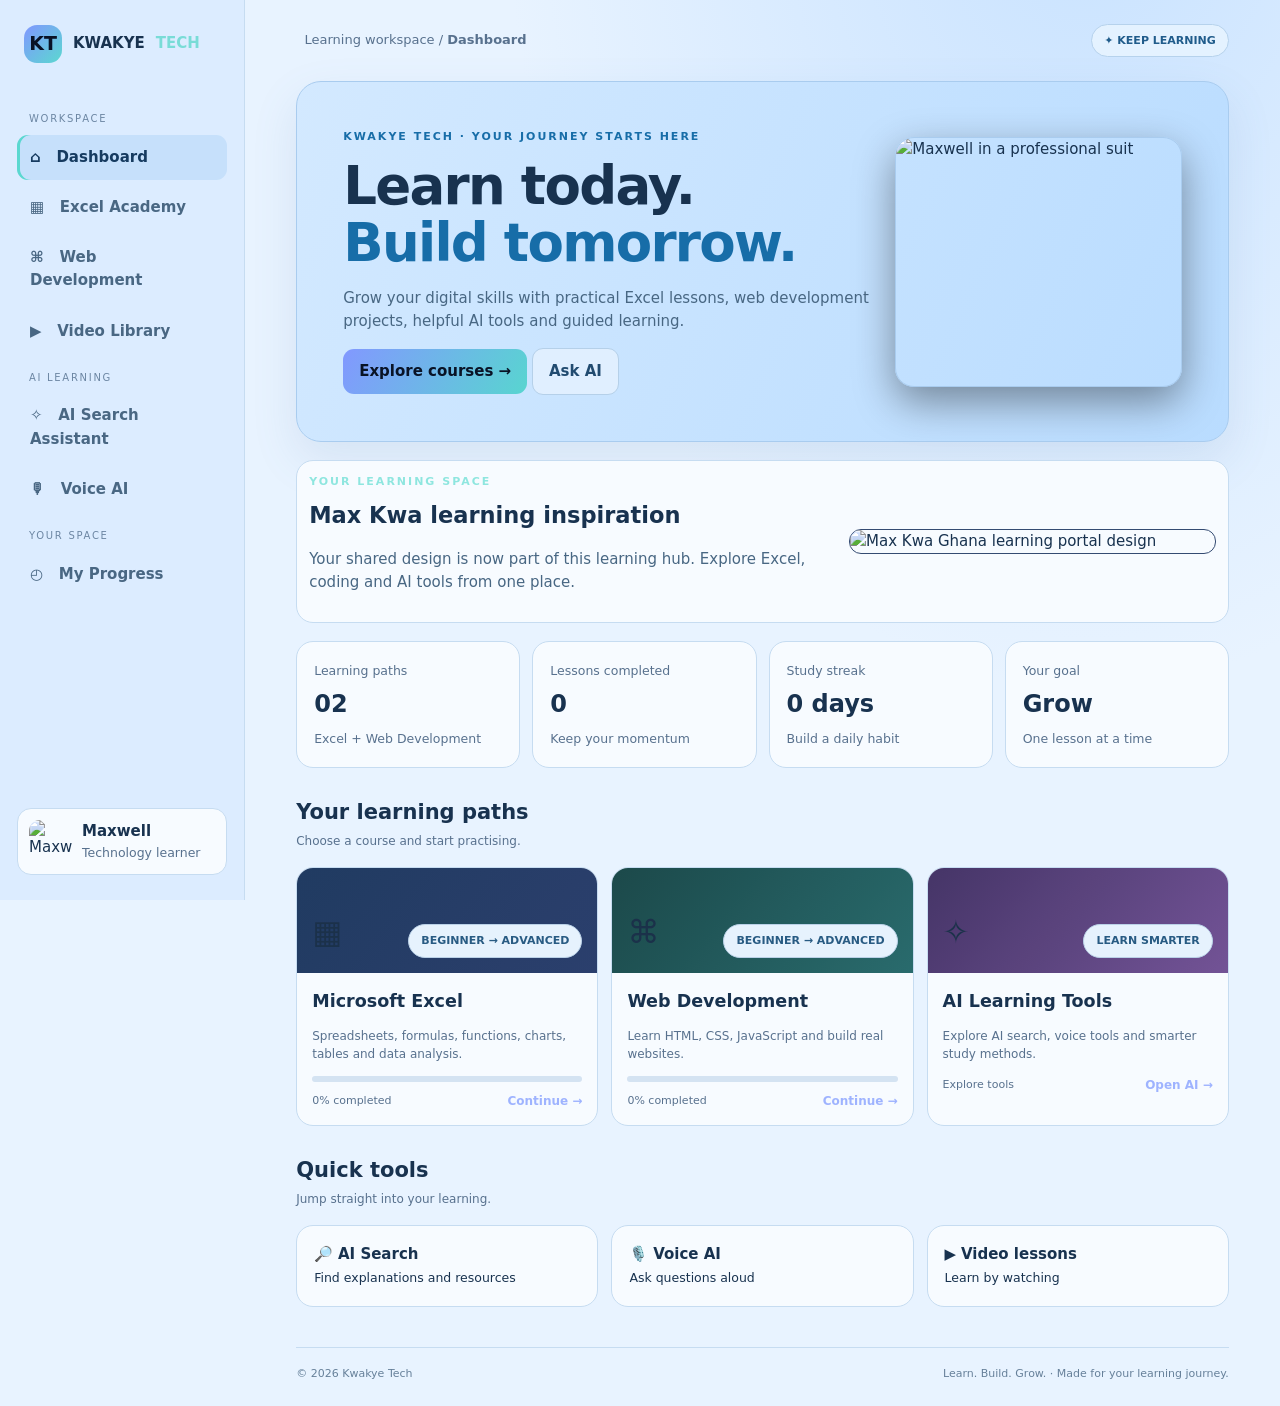
==== index.html @ 561b52d8 "Set light mode background to soft light blue" ====
<!doctype html><html lang="en"><head><meta charset="utf-8"><meta name="viewport" content="width=device-width,initial-scale=1"><meta name="theme-color" content="#0b1020">
<meta name="description" content="Kwakye Tech helps you learn Microsoft Excel, web development, HTML, CSS, JavaScript and AI tools through practical lessons and video tutorials.">
<meta name="keywords" content="Kwakye Tech, Maxwell Learning Code, Maxwell Tech Academy, learn Excel, Excel tutorials, web development, HTML, CSS, JavaScript, AI voice, coding lessons, Ghana">
<meta name="author" content="Maxwell Kwakye">
<meta name="msvalidate.01" content="846B13581AED98FBA31EEB1E57A0EEA5">
<meta name="robots" content="index, follow, max-image-preview:large">
<link rel="canonical" href="https://maxwell-kwakye-learning.vercel.app/">
<meta property="og:type" content="website">
<meta property="og:site_name" content="Kwakye Tech">
<meta property="og:title" content="Kwakye Tech | Excel, Web Development &amp; AI Lessons">
<meta property="og:description" content="Learn Excel, web development, coding and AI tools with Kwakye Tech.">
<meta property="og:url" content="https://maxwell-kwakye-learning.vercel.app/">
<meta name="twitter:card" content="summary">
<meta name="twitter:title" content="Kwakye Tech | Learn Excel, Web Development &amp; AI">
<meta name="twitter:description" content="Learn Excel, web development and AI tools step by step with Kwakye Tech.">
<script type="application/ld+json">
{"@context":"https://schema.org","@type":"EducationalOrganization","name":"Kwakye Tech","alternateName":["Maxwell Learning Code","Maxwell Tech Academy"],"url":"https://maxwell-kwakye-learning.vercel.app/","description":"Kwakye Tech is an online learning hub for Microsoft Excel, web development, coding tutorials, AI tools and digital skills.","sameAs":["https://github.com/maxwellbadukwakye-pixel/Maxwell-Kwakye-Learning"],"availableLanguage":["English"]}
</script>
<title>Kwakye Tech | Excel, Web Development &amp; AI Lessons</title><style>
:root{--bg:#090e1c;--p:#121d32;--p2:#1a2944;--line:#293b5a;--txt:#f3f6ff;--muted:#9aabc7;--blue:#8097ff;--cyan:#5bd8d0}*{box-sizing:border-box}body{margin:0;background:radial-gradient(ellipse at 85% -10%,#263b70,transparent 34%),var(--bg);color:var(--txt);font:15px/1.55 Inter,system-ui,Arial}button,input{font:inherit}.app{display:grid;grid-template-columns:245px 1fr;min-height:100vh}.side{height:100vh;position:sticky;top:0;background:#0b1222;border-right:1px solid var(--line);padding:25px 17px;display:flex;flex-direction:column;z-index:5}.brand{display:flex;align-items:center;gap:11px;font-weight:900;margin:0 7px 32px}.mark{width:38px;height:38px;border-radius:13px;background:linear-gradient(135deg,var(--blue),var(--cyan));display:grid;place-items:center;color:#081225;font-size:19px}.navlabel{font-size:10px;color:#7588a8;letter-spacing:1.7px;margin:16px 12px 8px}.nav{display:grid;gap:5px}.nav button{background:none;border:0;color:var(--muted);padding:11px 13px;text-align:left;border-radius:11px;cursor:pointer;font-weight:650}.nav button.active,.nav button:hover{background:#1a2945;color:white}.nav button.active{box-shadow:inset 3px 0 var(--cyan)}.profile{margin-top:auto;border:1px solid var(--line);background:var(--p);padding:11px;border-radius:14px;display:flex;align-items:center;gap:10px}.profile img{width:43px;height:43px;object-fit:cover;border-radius:11px}.profile small{display:block;color:var(--muted)}.main{padding:24px clamp(16px,4vw,52px);max-width:1500px;width:100%;margin:auto}.top{display:flex;justify-content:space-between;align-items:center;margin-bottom:24px;color:var(--muted);font-size:13px}.menu{display:none}.pill{border:1px solid #31506b;background:#12243b;color:#a9e9e5;border-radius:99px;padding:7px 12px;font-size:11px;font-weight:750}.view{display:none}.view.active{display:block;animation:fade .25s}@keyframes fade{from{opacity:.2;transform:translateY(5px)}to{opacity:1;transform:none}}.hero{display:grid;grid-template-columns:1.3fr .7fr;gap:20px;align-items:center;padding:clamp(25px,4vw,46px);border:1px solid #344b72;border-radius:25px;background:linear-gradient(115deg,#192c50,#223b5c);box-shadow:0 18px 55px #02061766}.eyebrow{font-size:11px;letter-spacing:2px;text-transform:uppercase;color:#8ee6df;font-weight:850}.hero h1{font-size:clamp(34px,4.5vw,53px);line-height:1.07;letter-spacing:-1.7px;margin:13px 0}.hero h1 span{color:#8de5df}.hero p,.sub{color:#b8c7de;max-width:590px}.hero img{width:100%;height:250px;object-fit:cover;object-position:center 28%;border-radius:19px;border:1px solid #ffffff44;box-shadow:0 15px 40px #0006}.btn{border:0;border-radius:11px;padding:11px 16px;background:linear-gradient(120deg,#8298ff,#58d5d0);color:#091326;font-weight:850;cursor:pointer}.btn.alt{background:#1a2a45;border:1px solid #3a5277;color:white}.btn.sm{padding:8px 11px;font-size:12px}.stats{display:grid;grid-template-columns:repeat(4,1fr);gap:12px;margin:17px 0 27px}.stat,.card{background:linear-gradient(145deg,#141f34,#10192a);border:1px solid var(--line);border-radius:17px;padding:17px}.stat small{color:var(--muted)}.stat strong{display:block;font-size:24px;margin:4px 0}.head{display:flex;justify-content:space-between;align-items:end;margin:28px 0 13px}.head h2{font-size:21px;margin:0}.head p{color:var(--muted);font-size:12px;margin:3px 0}.courses,.quick,.videos{display:grid;grid-template-columns:repeat(3,1fr);gap:13px}.course{padding:0;overflow:hidden}.art{height:105px;padding:15px;display:flex;align-items:end;justify-content:space-between;background:linear-gradient(130deg,#1c3b69,#283f75);font-size:32px}.course:nth-child(2) .art{background:linear-gradient(130deg,#154b4c,#206d70)}.course:nth-child(3) .art{background:linear-gradient(130deg,#47346f,#7651a0)}.body{padding:15px}.body h3{margin:0 0 5px}.body p{color:var(--muted);font-size:12px;min-height:36px}.bar{height:6px;background:#293954;border-radius:9px;overflow:hidden}.bar i{display:block;height:100%;background:linear-gradient(90deg,var(--blue),var(--cyan))}.foot{display:flex;justify-content:space-between;color:var(--muted);font-size:11px;margin-top:10px}.link{color:#9eb3ff;cursor:pointer;font-size:12px;font-weight:750}.quick{grid-template-columns:repeat(3,1fr)}.quick .card{cursor:pointer}.page-title{font-size:32px;letter-spacing:-1px;margin:5px 0}.toolbar{display:flex;gap:10px;margin:18px 0}.search{flex:1;min-width:180px;background:#111b30;border:1px solid var(--line);border-radius:11px;padding:0 12px}.search input{width:100%;padding:12px 0;background:none;border:0;color:white;outline:0}.lessons{display:grid;gap:9px}.lesson{display:flex;gap:12px;align-items:center;background:#111b2e;border:1px solid var(--line);border-radius:13px;padding:13px}.lesson .detail{flex:1}.lesson small{display:block;color:var(--muted)}.play{width:38px;height:38px;display:grid;place-items:center;border-radius:11px;background:#23385e}.ai{display:grid;grid-template-columns:1.1fr .9fr;gap:14px}.chat{min-height:400px;display:flex;flex-direction:column}.messages{flex:1;display:flex;flex-direction:column;gap:11px;padding:15px 0}.bubble{max-width:90%;padding:12px 14px;background:#1a2942;border-radius:14px;font-size:13px}.bubble.user{align-self:flex-end;background:#293d68}.compose{display:flex;gap:8px}.compose input{flex:1;min-width:0;background:#0b1425;border:1px solid var(--line);border-radius:11px;padding:12px;color:white;position:relative;z-index:2;pointer-events:auto;user-select:text;-webkit-user-select:text;cursor:text}.tools{display:grid;gap:17px}.tool{display:flex;gap:12px;align-items:center}.tool span{font-size:22px}.tool div{flex:1}.tool small{display:block;color:var(--muted)}.note{margin-top:15px;padding:13px;border:1px solid #344b70;background:#15243d;border-radius:12px;color:#b9c9e3;font-size:12px}.voice{text-align:center;padding:35px}.mic{width:94px;height:94px;border-radius:50%;border:1px solid #5471a9;background:radial-gradient(circle,#314b79,#1a2a47);font-size:34px;color:white;cursor:pointer}.mic.on{box-shadow:0 0 0 16px #52d6d022}.videos{grid-template-columns:repeat(2,1fr)}.video .thumb{height:135px;background:linear-gradient(130deg,#1e4270,#274b72);display:grid;place-items:center;font-size:42px}.video h3{font-size:15px}.video p{color:var(--muted);font-size:12px}.footnote{border-top:1px solid var(--line);margin-top:40px;padding-top:17px;color:#7485a1;font-size:11px;display:flex;justify-content:space-between}.overlay{display:none}
@media(max-width:980px){.stats{grid-template-columns:repeat(2,1fr)}.courses,.quick{grid-template-columns:repeat(2,1fr)}.hero{grid-template-columns:1fr .65fr}}
@media(max-width:700px){.app{display:block}.side{position:fixed;left:-265px;width:245px;transition:left .2s}.side.open{left:0}.overlay.show{display:block;position:fixed;inset:0;background:#0009;z-index:4}.main{padding:14px}.menu{display:inline-block;background:#15233a;color:white;border:1px solid var(--line);border-radius:9px;padding:8px}.hero{grid-template-columns:1fr}.hero img{display:block;height:210px;object-position:center 25%}.courses,.quick,.ai,.videos{grid-template-columns:1fr}.head{margin-top:22px}.page-title{font-size:27px}.footnote{display:block}.lesson{flex-wrap:wrap}.lesson .detail{min-width:55%}}

/* Light mode: soft blue palette. Dark mode remains unchanged. */
@media (prefers-color-scheme: light){
 body{--bg:#e8f3ff;--p:#f5faff;--p2:#e2efff;--line:#c6dcf1;--txt:#18324f;--muted:#58718e;background:radial-gradient(ellipse at 85% -10%,#c8e2ff,transparent 38%),var(--bg);color:var(--txt)}
 .side{background:#dcecff;border-right-color:var(--line)}
 .navlabel{color:#6c86a3}
 .nav button{color:#496783}
 .nav button.active,.nav button:hover{background:#c6e0fb;color:#163b60}
 .profile,.stat,.card{background:#f7fbff;border-color:var(--line);color:var(--txt)}
 .hero{background:linear-gradient(115deg,#d3e9ff,#b9dcff);border-color:#a9ccef;box-shadow:0 18px 45px #5b83aa22}
 .hero h1 span{color:#176da8}
 .hero p,.sub{color:#486783}
 .hero .eyebrow{color:#176da8}
 .hero img{border-color:#a9ccef}
 .pill{border-color:#b6d2ec;background:#e4f2ff;color:#205c8b}
 .btn.alt{background:#e0efff;border-color:#b5d0e9;color:#214b70}
 .search{background:#f7fbff;border-color:var(--line)}
 .search input{color:var(--txt)}
 .lesson{background:#f7fbff;border-color:var(--line)}
 .lesson small,.stat small,.body p,.foot,.tool small{color:var(--muted)}
 .bubble{background:#dcecff;color:#18324f}
 .bubble.user{background:#c3e1ff;color:#173d63}
 .compose input{background:#f7fbff;border-color:var(--line);color:var(--txt)}
 .note{background:#e1efff;border-color:#b6d2ec;color:#365d7e}
 .play{background:#d9eaff}
 .bar{background:#d4e3f2}
 .footnote{border-color:var(--line);color:#66809a}
 .menu{background:#e1efff;color:#214b70;border-color:var(--line)}
 .mic{background:radial-gradient(circle,#c6e2ff,#e7f3ff);color:#214b70;border-color:#9fc4e8}
 .voice .sub{color:#486783}
 .course:nth-child(2) .art,.course:nth-child(3) .art,.art,.video .thumb{filter:saturate(.85)}
}
body.light{--bg:#e8f3ff;--p:#f5faff;--p2:#e2efff;--line:#c6dcf1;--txt:#18324f;--muted:#58718e;background:radial-gradient(ellipse at 85% -10%,#c8e2ff,transparent 38%),var(--bg);color:var(--txt)}
body.light .side{background:#dcecff;border-right-color:var(--line)}
body.light .navlabel{color:#6c86a3}
body.light .nav button{color:#496783}
body.light .nav button.active,body.light .nav button:hover{background:#c6e0fb;color:#163b60}
body.light .profile,body.light .stat,body.light .card,body.light .lesson{background:#f7fbff;border-color:var(--line);color:var(--txt)}
body.light .hero{background:linear-gradient(115deg,#d3e9ff,#b9dcff);border-color:#a9ccef;box-shadow:0 18px 45px #5b83aa22}
body.light .hero h1 span{color:#176da8}
body.light .hero p,body.light .sub{color:#486783}
body.light .hero .eyebrow{color:#176da8}
body.light .pill{border-color:#b6d2ec;background:#e4f2ff;color:#205c8b}
body.light .btn.alt{background:#e0efff;border-color:#b5d0e9;color:#214b70}
body.light .search,body.light .compose input{background:#f7fbff;border-color:var(--line);color:var(--txt)}
body.light .search input{color:var(--txt)}
body.light .bubble{background:#dcecff;color:#18324f}
body.light .bubble.user{background:#c3e1ff;color:#173d63}
body.light .note{background:#e1efff;border-color:#b6d2ec;color:#365d7e}
body.light .play{background:#d9eaff}
body.light .bar{background:#d4e3f2}
body.light .footnote{border-color:var(--line);color:#66809a}
body.light .menu{background:#e1efff;color:#214b70;border-color:var(--line)}
body.light .mic{background:radial-gradient(circle,#c6e2ff,#e7f3ff);color:#214b70;border-color:#9fc4e8}
</style></head><body><div class="overlay" id="overlay" onclick="menu()"></div><div class="app">
<aside class="side" id="side"><div class="brand"><div class="mark">KT</div>KWAKYE <span style="color:#79dcd7">TECH</span></div><div class="navlabel">WORKSPACE</div><nav class="nav"><button class="active" data-view="home">⌂ &nbsp; Dashboard</button><button data-view="excel">▦ &nbsp; Excel Academy</button><button data-view="web">⌘ &nbsp; Web Development</button><button data-view="videos">▶ &nbsp; Video Library</button></nav><div class="navlabel">AI LEARNING</div><nav class="nav"><button data-view="assistant">✧ &nbsp; AI Search Assistant</button><button data-view="voice">🎙 &nbsp; Voice AI</button></nav><div class="navlabel">YOUR SPACE</div><nav class="nav"><button data-view="progress">◴ &nbsp; My Progress</button></nav><div class="profile"><img class="profile-photo" alt="Maxwell"><div><b>Maxwell</b><small>Technology learner</small></div></div></aside>
<main class="main"><header class="top"><div><button class="menu" onclick="menu()">☰</button> &nbsp; Learning workspace / <b id="crumb">Dashboard</b></div><span class="pill">✦ KEEP LEARNING</span></header>
<section class="view active" id="home"><div class="hero"><div><div class="eyebrow">KWAKYE TECH · YOUR JOURNEY STARTS HERE</div><h1>Learn today.<br><span>Build tomorrow.</span></h1><p>Grow your digital skills with practical Excel lessons, web development projects, helpful AI tools and guided learning.</p><button class="btn" onclick="show('excel')">Explore courses →</button> <button class="btn alt" onclick="show('assistant')">Ask AI</button></div><img class="profile-photo" alt="Maxwell in a professional suit"></div>
<div class="card" style="margin:18px 0;padding:12px;display:grid;grid-template-columns:minmax(0,1fr) minmax(180px,.7fr);gap:16px;align-items:center"><div><div class="eyebrow">YOUR LEARNING SPACE</div><h2 style="margin:8px 0">Max Kwa learning inspiration</h2><p class="sub">Your shared design is now part of this learning hub. Explore Excel, coding and AI tools from one place.</p></div><img id="portalPreview" alt="Max Kwa Ghana learning portal design" style="width:100%;max-height:180px;object-fit:cover;object-position:top;border-radius:12px;border:1px solid #344b72"></div><div class="stats"><div class="stat"><small>Learning paths</small><strong>02</strong><small>Excel + Web Development</small></div><div class="stat"><small>Lessons completed</small><strong id="totalStat">0</strong><small>Keep your momentum</small></div><div class="stat"><small>Study streak</small><strong id="streak">0 days</strong><small>Build a daily habit</small></div><div class="stat"><small>Your goal</small><strong>Grow</strong><small>One lesson at a time</small></div></div>
<div class="head"><div><h2>Your learning paths</h2><p>Choose a course and start practising.</p></div></div><div class="courses">
<article class="card course"><div class="art">▦ <span class="pill">BEGINNER → ADVANCED</span></div><div class="body"><h3>Microsoft Excel</h3><p>Spreadsheets, formulas, functions, charts, tables and data analysis.</p><div class="bar"><i id="epbar" style="width:0%"></i></div><div class="foot"><span id="epct">0% completed</span><a class="link" onclick="show('excel')">Continue →</a></div></div></article>
<article class="card course"><div class="art">⌘ <span class="pill">BEGINNER → ADVANCED</span></div><div class="body"><h3>Web Development</h3><p>Learn HTML, CSS, JavaScript and build real websites.</p><div class="bar"><i id="wpbar" style="width:0%"></i></div><div class="foot"><span id="wpct">0% completed</span><a class="link" onclick="show('web')">Continue →</a></div></div></article>
<article class="card course"><div class="art">✧ <span class="pill">LEARN SMARTER</span></div><div class="body"><h3>AI Learning Tools</h3><p>Explore AI search, voice tools and smarter study methods.</p><div class="foot"><span>Explore tools</span><a class="link" onclick="show('assistant')">Open AI →</a></div></div></article></div>
<div class="head"><div><h2>Quick tools</h2><p>Jump straight into your learning.</p></div></div><div class="quick"><div class="card" onclick="show('assistant')">🔎 <b>AI Search</b><br><small>Find explanations and resources</small></div><div class="card" onclick="show('voice')">🎙️ <b>Voice AI</b><br><small>Ask questions aloud</small></div><div class="card" onclick="show('videos')">▶️ <b>Video lessons</b><br><small>Learn by watching</small></div></div></section>
<section class="view" id="excel"><div class="eyebrow">COURSE 01 · SPREADSHEETS</div><h1 class="page-title">Excel Academy</h1><p class="sub">Start with the basics, practise each skill, then move to advanced data analysis.</p><div class="toolbar"><label class="search">⌕ <input placeholder="Search Excel lessons..." oninput="filter('excelList',this.value)"></label><span class="pill">BEGINNER TO ADVANCED</span></div><div class="lessons" id="excelList"></div><div class="note">Tip: Watch a lesson, practise the steps in Excel, then mark it complete to track your progress.</div></section>
<section class="view" id="web"><div class="eyebrow">COURSE 02 · CODING</div><h1 class="page-title">Web Development</h1><p class="sub">Build your skills step by step: structure, design, interactivity and projects.</p><div class="toolbar"><label class="search">⌕ <input placeholder="Search coding lessons..." oninput="filter('webList',this.value)"></label><span class="pill">LEARN BY BUILDING</span></div><div class="lessons" id="webList"></div></section>
<section class="view" id="videos"><div class="eyebrow">WATCH · PRACTISE · REPEAT</div><h1 class="page-title">Video Library</h1><p class="sub">Choose a topic to find current video tutorials on YouTube.</p><div class="videos" id="videoList"></div><div class="note">Videos open on YouTube. Choose the teacher and video that suit you.</div></section>
<section class="view" id="assistant"><div class="eyebrow">YOUR STUDY COMPANION</div><h1 class="page-title">AI Search Assistant</h1><p class="sub">Ask Maxwell AI about school subjects, technology, business, science, creativity and everyday questions.</p><div class="ai"><div class="card chat"><b>✧ &nbsp; Kwakye Tech AI Study Assistant</b><small style="color:#69d7ae">Ready to help you learn</small><div class="messages" id="messages"><div class="bubble">Hello! 👋 I’m Maxwell AI. Ask me about Mathematics, Science, English, Government, Geography, Excel, coding, Photoshop and many more topics.</div></div><form class="compose" id="chatForm"><input type="text" id="chatInput" name="question" placeholder="Ask Maxwell AI anything..." autocomplete="off" autocapitalize="sentences" spellcheck="true" aria-label="Type your question to Maxwell AI" required><button class="btn" id="chatSend">Ask ↗</button></form></div><div class="card"><h3>Explore learning tools</h3><div class="tools"><div class="tool"><span>🌐</span><div><b>Website search</b><small>Find lessons on this website</small></div><button class="btn sm" onclick="search('Excel beginner tutorial')">Search</button></div><div class="tool"><span>▶</span><div><b>Video search</b><small>Find lessons on YouTube</small></div><button class="btn sm" onclick="videos('web development for beginners')">Find</button></div><div class="tool"><span>🎙</span><div><b>Voice questions</b><small>Ask with your microphone</small></div><button class="btn sm" onclick="show('voice')">Open</button></div></div><div class="note">Maxwell AI is powered by Google Gemini. Please do not enter passwords or private information.</div></div></div></section>
<section class="view" id="voice"><div class="eyebrow">SPEAK AND LEARN</div><h1 class="page-title">Voice AI</h1><p class="sub">Ask Maxwell AI a question using your voice, then listen to the answer.</p><div class="card voice"><button class="mic" id="mic" onclick="listen()">🎙</button><h2 id="voiceStatus">Tap the microphone to speak</h2><p id="voiceText" class="sub">Try: “Explain the water cycle in simple words.”</p><div id="voiceResults" class="lessons" style="text-align:left;margin:15px 0"></div><button class="btn" onclick="askAI(document.getElementById('voiceText').dataset.q||'Explain Excel for beginners','voice')">Search this website</button> <button class="btn alt" onclick="speak()">Read answer aloud 🔊</button></div><div class="note">Voice recognition depends on browser support and microphone permission. Chrome or Edge is recommended.</div></section>
<section class="view" id="progress"><div class="eyebrow">YOUR ACHIEVEMENTS</div><h1 class="page-title">My Progress</h1><p class="sub">Completed lessons are saved in this browser on this device.</p><div class="stats"><div class="stat"><small>Completed lessons</small><strong id="pTotal">0</strong></div><div class="stat"><small>Excel lessons</small><strong id="pExcel">0</strong></div><div class="stat"><small>Web lessons</small><strong id="pWeb">0</strong></div><div class="stat"><small>Available lessons</small><strong id="pAvailable">0</strong></div></div><div class="card"><h3>Excel progress</h3><div class="bar"><i id="pebar"></i></div><p id="petxt" class="sub">0% completed</p><h3>Web development progress</h3><div class="bar"><i id="pwbar"></i></div><p id="pwtxt" class="sub">0% completed</p><button class="btn alt sm" onclick="reset()">Reset progress</button></div></section>
<footer class="footnote"><span>© 2026 Kwakye Tech</span><span>Learn. Build. Grow. · Made for your learning journey.</span></footer></main></div>
<script>
const asset='https://raw.githubusercontent.com/maxwellbadukwakye-pixel/Maxwell-Kwakye-Learning/main/assets/maxwell-photo.webp.b64';fetch(asset).then(r=>r.text()).then(b=>document.querySelectorAll('.profile-photo').forEach(i=>i.src='data:image/webp;base64,'+b.trim())).catch(()=>{});fetch('https://raw.githubusercontent.com/maxwellbadukwakye-pixel/Maxwell-Kwakye-Learning/main/assets/max-kwa-portal.webp.b64').then(r=>r.text()).then(b=>{const p=document.getElementById('portalPreview');if(p)p.src='data:image/webp;base64,'+b.trim()}).catch(()=>{});
const data={excel:[['Getting started with Excel','Understand workbooks, worksheets, rows, columns and cells.','Excel beginner introduction'],['Entering and formatting data','Enter information, adjust column widths and format cells.','Excel entering and formatting data beginner'],['Basic formulas','Use addition, subtraction, multiplication and division.','Excel basic formulas for beginners'],['Essential functions','Learn SUM, AVERAGE, MIN, MAX and COUNT.','Excel SUM AVERAGE MIN MAX COUNT tutorial'],['IF function','Make decisions in a spreadsheet using IF.','Excel IF function for beginners'],['Sorting and filtering','Organise lists and find the information you need.','Excel sort and filter data tutorial'],['Excel tables','Create structured tables with filters and styles.','Excel tables tutorial'],['Charts and graphs','Turn numbers into clear visual reports.','Excel charts and graphs beginner'],['Data validation','Create dropdown lists and control data entry.','Excel data validation dropdown list'],['PivotTables','Summarise and analyse data quickly.','Excel PivotTables beginner tutorial'],['XLOOKUP and VLOOKUP','Find information in tables using lookup functions.','Excel XLOOKUP VLOOKUP beginner'],['Mini project: Money tracker','Build a weekly income and expense tracker.','Excel personal budget tracker project']],web:[['How websites work','Understand browsers, servers, websites and web pages.','web development basics for beginners'],['HTML document structure','Create your first page with headings, paragraphs and links.','HTML full course beginner lesson 1'],['HTML images and forms','Add images, lists, links and input forms.','HTML images forms beginner tutorial'],['CSS foundations','Style your page with colours, fonts, spacing and borders.','CSS beginner tutorial'],['CSS layout and Flexbox','Arrange content with responsive layouts.','CSS Flexbox beginner tutorial'],['Responsive design','Make websites work on phones, tablets and computers.','responsive web design beginner'],['JavaScript basics','Learn variables, data types and operators.','JavaScript variables data types beginner'],['Conditions and loops','Use if, else, loops and logical operators.','JavaScript if else loops beginner'],['Functions and events','Make your website respond to user actions.','JavaScript functions events beginner'],['DOM manipulation','Change page content and styles using JavaScript.','JavaScript DOM manipulation beginner'],['Mini project: Portfolio','Build a personal website to showcase your work.','HTML CSS JavaScript portfolio project beginner'],['Mini project: Learning app','Create a small interactive learning website.','JavaScript beginner project tutorial']]};
const done=new Set(JSON.parse(localStorage.getItem('mtaDone')||'[]'));
function show(id){document.querySelectorAll('.view').forEach(v=>v.classList.toggle('active',v.id===id));document.querySelectorAll('.nav button').forEach(b=>b.classList.toggle('active',b.dataset.view===id));document.getElementById('crumb').textContent=({home:'Dashboard',excel:'Excel Academy',web:'Web Development',videos:'Video Library',assistant:'AI Search Assistant',voice:'Voice AI',progress:'My Progress'})[id];menu(true);scrollTo({top:0,behavior:'smooth'})}
document.querySelectorAll('.nav button').forEach(b=>{b.dataset.view=b.dataset.view||b.getAttribute('data-view');b.onclick=()=>show(b.dataset.view)});function menu(close=false){let s=document.getElementById('side'),o=document.getElementById('overlay');if(close){s.classList.remove('open');o.classList.remove('show')}else{s.classList.toggle('open');o.classList.toggle('show')}}
function render(type,id){document.getElementById(id).innerHTML=data[type].map((l,i)=>{let k=type+'-'+i,d=done.has(k);return '<article class="lesson" data-search="'+(l[0]+' '+l[1]).toLowerCase()+'"><span class="play">'+(d?'✓':'▶')+'</span><div class="detail"><b>'+l[0]+'</b><small>'+l[1]+'</small></div><button class="btn sm '+(d?'alt':'')+'" onclick="toggle(\''+k+'\')">'+(d?'Completed ✓':'Mark done')+'</button><a class="link" target="_blank" rel="noopener" href="https://www.youtube.com/results?search_query='+encodeURIComponent(l[2])+'">Watch ↗</a></article>'}).join('')}
function toggle(k){done.has(k)?done.delete(k):done.add(k);localStorage.setItem('mtaDone',JSON.stringify([...done]));render('excel','excelList');render('web','webList');update()}
function filter(id,q){document.querySelectorAll('#'+id+' .lesson').forEach(x=>x.style.display=x.dataset.search.includes(q.toLowerCase())?'flex':'none')}
function update(){let e=[...done].filter(x=>x.startsWith('excel-')).length,w=[...done].filter(x=>x.startsWith('web-')).length,t=e+w,ep=Math.round(e/12*100),wp=Math.round(w/12*100);[['totalStat',t],['pTotal',t],['pExcel',e],['pWeb',w],['pAvailable',24],['streak',t?'Keep going':'0 days']].forEach(([id,v])=>document.getElementById(id).textContent=v);[['epbar',ep],['wpbar',wp],['pebar',ep],['pwbar',wp]].forEach(([id,v])=>document.getElementById(id).style.width=v+'%');document.getElementById('epct').textContent=ep+'% completed';document.getElementById('wpct').textContent=wp+'% completed';document.getElementById('petxt').textContent=ep+'% completed ('+e+'/12)';document.getElementById('pwtxt').textContent=wp+'% completed ('+w+'/12)'}
function reset(){if(confirm('Reset completed lessons on this device?')){done.clear();localStorage.removeItem('mtaDone');render('excel','excelList');render('web','webList');update()}}
function search(q){
 q=(q||"").trim();if(!q)return;
 const words=q.toLowerCase().split(/\s+/).filter(w=>w.length>1);
 const found=[];
 ["excel","web"].forEach(type=>data[type].forEach(l=>{
  const hay=l.join(" ").toLowerCase();
  const score=words.reduce((n,w)=>n+(hay.includes(w)?1:0),0);
  if(score)found.push({title:l[0],description:l[1],type,score});
 }));
 const guides=[
  {title:"Learn Microsoft Excel Step by Step",description:"Cells, formulas, functions, tables and charts.",url:"/excel-learning.html",terms:"excel spreadsheet formulas functions charts tables pivot"},
  {title:"Web Development for Beginners",description:"HTML, CSS, JavaScript and website projects.",url:"/web-development.html",terms:"web development html css javascript coding website"},
  {title:"AI Learning Tools for Students",description:"Use AI for research, study and coding practice.",url:"/ai-learning-tools.html",terms:"ai artificial intelligence search study research"}
 ];
 guides.forEach(g=>{const score=words.reduce((n,w)=>n+(g.terms.includes(w)?1:0),0);if(score)found.push({...g,score})});
 found.sort((a,b)=>b.score-a.score);
 const results=found.slice(0,6);
 const voiceResults=document.getElementById("voiceResults");
 if(voiceResults)voiceResults.innerHTML="";
 if(!results.length){
  const msg="No matching lesson was found on Kwakye Tech yet. Try Excel, formulas, charts, HTML, CSS, JavaScript or AI tools.";
  if(document.getElementById("assistant").classList.contains("active"))bubble(msg);
  if(voiceResults)voiceResults.textContent=msg;
  return [];
 }
 if(document.getElementById("assistant").classList.contains("active"))bubble("I searched this website for: "+q+". Here are the closest matches:");
 results.forEach(r=>{
  if(document.getElementById("assistant").classList.contains("active"))bubble(r.title+" — "+r.description);
  if(voiceResults){
   const item=document.createElement("article");item.className="lesson";
   const detail=document.createElement("div");detail.className="detail";
   const title=document.createElement("b");title.textContent=r.title;
   const desc=document.createElement("small");desc.textContent=r.description;
   detail.append(title,desc);item.append(detail);
   if(r.url){const a=document.createElement("a");a.className="link";a.href=r.url;a.textContent="Open guide";item.append(a)}
   else{const b=document.createElement("button");b.className="btn sm";b.textContent="Open lessons";b.onclick=()=>show(r.type);item.append(b)}
   voiceResults.append(item);
  }
 });
 return results;
}
function videos(q){window.open('https://www.youtube.com/results?search_query='+encodeURIComponent(q),'_blank','noopener')}
function bubble(t,u=false){let d=document.createElement('div');d.className='bubble'+(u?' user':'');d.textContent=t;document.getElementById('messages').appendChild(d);d.scrollIntoView({behavior:'smooth',block:'nearest'})}
let voiceAnswer='';
async function askAI(q,mode='chat'){
 q=(q||'').trim();if(!q)return;
 const isVoice=mode==='voice',send=document.getElementById('chatSend');
 if(isVoice){document.getElementById('voiceStatus').textContent='Maxwell AI is thinking...';document.getElementById('voiceResults').textContent='Please wait for the answer...';}
 else{bubble(q,true);if(send){send.disabled=true;send.textContent='Thinking...';}}
 try{
  const response=await fetch('/api/chat',{method:'POST',headers:{'Content-Type':'application/json'},body:JSON.stringify({question:q})});
  const data=await response.json().catch(()=>({}));
  if(!response.ok)throw new Error(data.error||'Maxwell AI could not answer right now. Please try again.');
  const answer=data.answer||'I could not create an answer. Please try again.';
  if(isVoice){voiceAnswer=answer;document.getElementById('voiceStatus').textContent='Maxwell AI has answered';document.getElementById('voiceResults').textContent=answer;}
  else bubble(answer);
 }catch(err){
  const message=err.message||'Connection problem. Please check your internet and try again.';
  if(isVoice){document.getElementById('voiceStatus').textContent='Could not get an answer';document.getElementById('voiceResults').textContent=message;}
  else bubble('Sorry, '+message);
 }finally{if(send){send.disabled=false;send.textContent='Ask ↗';}}
}
document.getElementById('chatForm').onsubmit=e=>{e.preventDefault();const input=document.getElementById('chatInput');const q=input.value.trim();if(!q)return;input.value='';askAI(q,'chat')};
const SR=window.SpeechRecognition||window.webkitSpeechRecognition;let rec=null,active=false;if(SR){rec=new SR();rec.lang='en-GH';rec.interimResults=false;rec.maxAlternatives=1;rec.onresult=e=>{const q=e.results[0][0].transcript;document.getElementById('voiceText').textContent='You asked: '+q;document.getElementById('voiceText').dataset.q=q;askAI(q,'voice')};rec.onerror=e=>{document.getElementById('voiceStatus').textContent=e.error==='not-allowed'?'Please allow microphone access in your browser.':'Microphone unavailable. You can type your question in the AI chat.'};rec.onend=()=>{active=false;document.getElementById('mic').classList.remove('on')}}
function speak(){const t=voiceAnswer||'Hello! I am Maxwell AI. Tap the microphone and ask me a question.';if(!('speechSynthesis' in window)){document.getElementById('voiceStatus').textContent='Speech output is not supported in this browser.';return}speechSynthesis.cancel();const u=new SpeechSynthesisUtterance(t);u.lang='en-US';u.rate=0.95;speechSynthesis.speak(u);document.getElementById('voiceStatus').textContent='Reading Maxwell AI answer aloud...'}
function listen(){if(!rec){document.getElementById('voiceStatus').textContent='Voice input is not supported here. Use Microsoft Edge or Chrome, or type your question in the AI chat.';return}try{if(active){rec.stop();active=false;return}active=true;document.getElementById('mic').classList.add('on');document.getElementById('voiceStatus').textContent='Listening... speak now';rec.start()}catch(e){active=false;document.getElementById('mic').classList.remove('on');document.getElementById('voiceStatus').textContent='Please try again and allow microphone access.'}}
const topics=[['Excel for beginners','▦','excel full course for beginners'],['Excel formulas and functions','ƒx','Excel formulas functions tutorial'],['Excel charts and PivotTables','▥','Excel charts PivotTables tutorial'],['HTML and CSS full course','⌘','HTML CSS full course for beginners'],['JavaScript for beginners','JS','JavaScript full course beginners'],['Build a website project','⚡','HTML CSS JavaScript website project tutorial']];
document.getElementById('videoList').innerHTML=topics.map(v=>'<article class="card video"><div class="thumb">'+v[1]+'</div><div class="body"><h3>'+v[0]+'</h3><p>Find step-by-step video lessons and practise as you watch.</p><a class="link" target="_blank" rel="noopener" href="https://www.youtube.com/results?search_query='+encodeURIComponent(v[2])+'">Watch videos ↗</a></div></article>').join('');
render('excel','excelList');render('web','webList');update();
</script></body></html>
<script>if('serviceWorker' in navigator)navigator.serviceWorker.register('/sw.js',{updateViaCache:'none'}).catch(()=>{});</script>
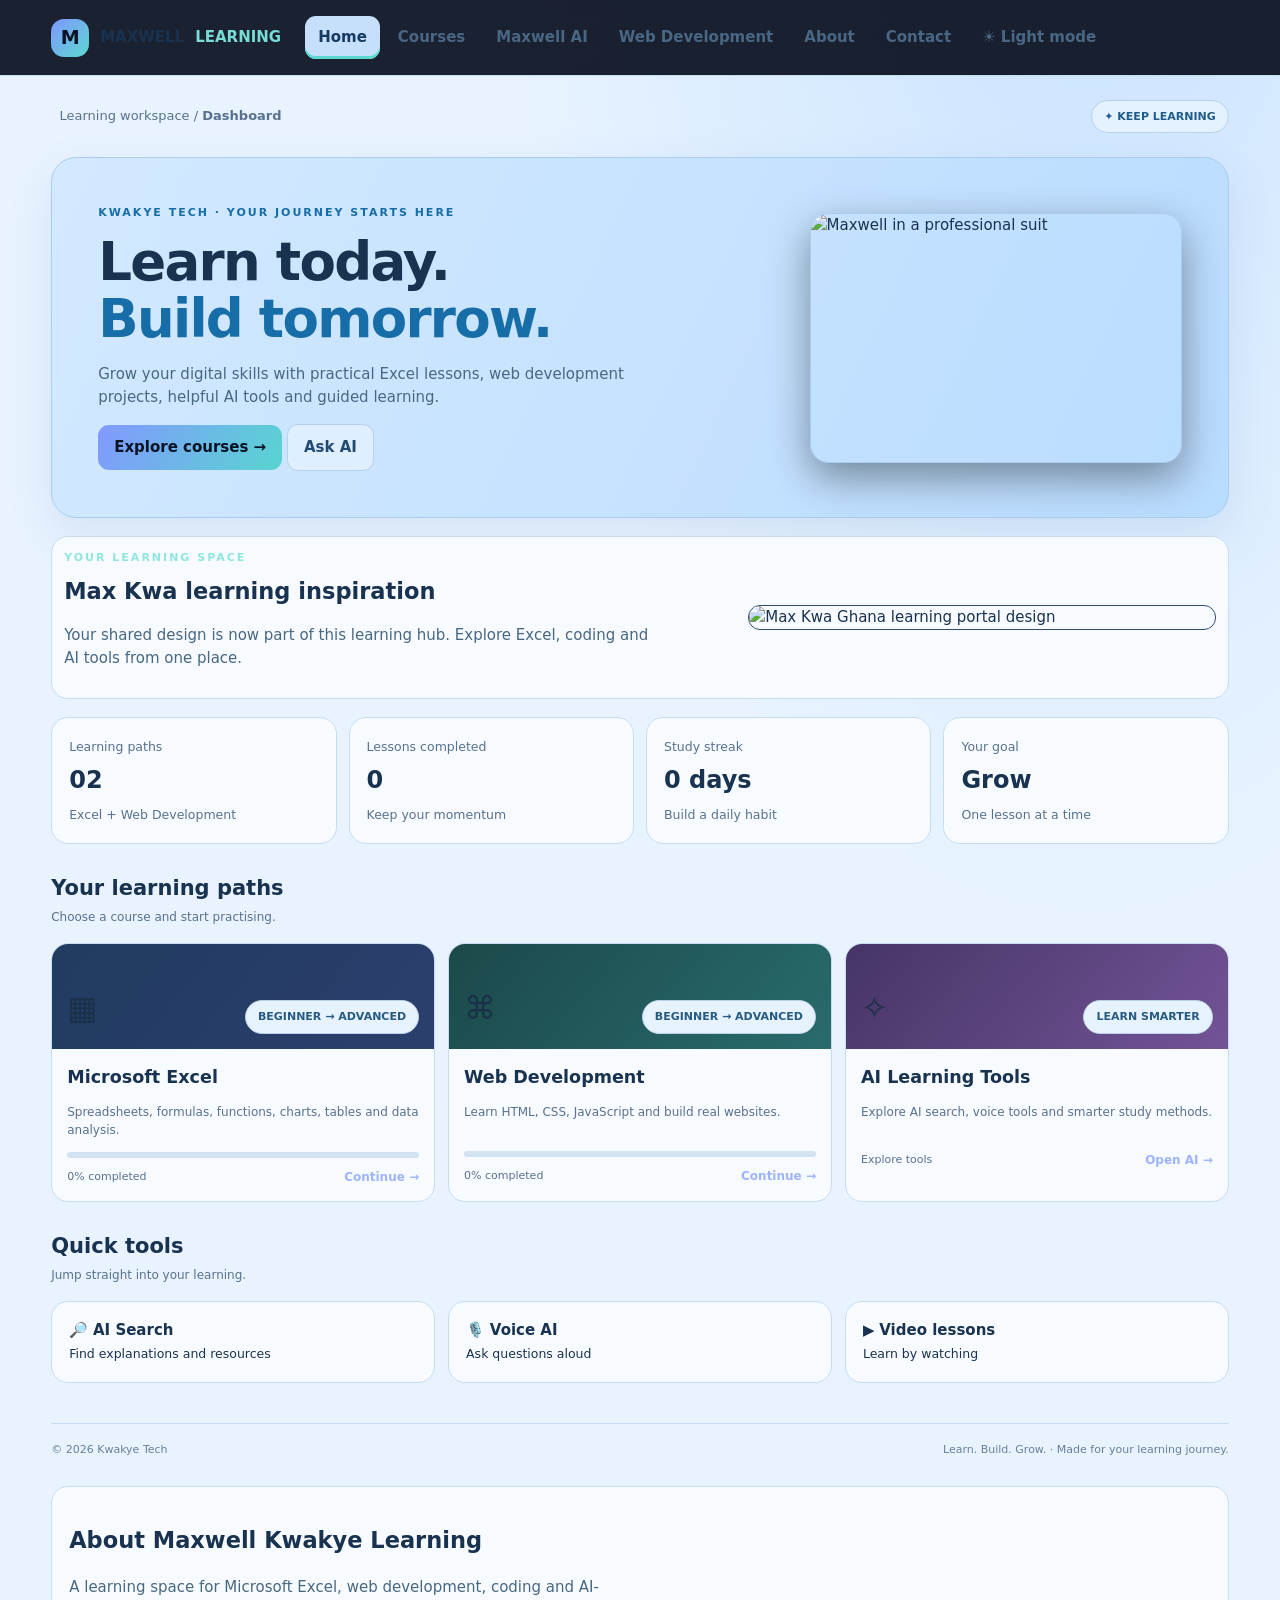
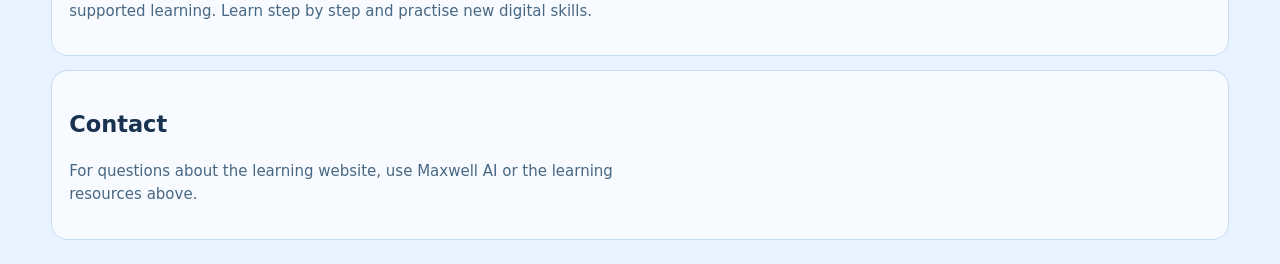
==== commit 6101c9c2: "Restore Maxwell Learning top navigation and theme toggle" ====
--- a/index.html
+++ b/index.html
@@ -74,8 +74,23 @@
 body.light .footnote{border-color:var(--line);color:#66809a}
 body.light .menu{background:#e1efff;color:#214b70;border-color:var(--line)}
 body.light .mic{background:radial-gradient(circle,#c6e2ff,#e7f3ff);color:#214b70;border-color:#9fc4e8}
+
+/* Restored top-navigation presentation */
+.app{display:block;min-height:100vh}
+.side{height:auto;min-height:76px;position:sticky;top:0;width:100%;padding:12px clamp(16px,4vw,52px);display:flex;flex-direction:row;align-items:center;gap:24px;background:#0b1222ee;backdrop-filter:blur(14px);border-right:0;border-bottom:1px solid var(--line)}
+.brand{margin:0;white-space:nowrap}
+.side .navlabel,.profile{display:none}
+.side .nav{display:flex;align-items:center;gap:5px;flex:1}
+.side .nav button{padding:10px 13px;white-space:nowrap}
+.side .nav button.active{box-shadow:inset 0 -3px var(--cyan)}
+.side .nav button[data-view="videos"],.side .nav button[data-view="voice"],.side .nav button[data-view="progress"]{display:none}
+.main{max-width:1500px}
+.theme-toggle{background:#172943;border:1px solid var(--line);color:var(--txt);padding:9px 13px;border-radius:10px;cursor:pointer;font-weight:700}
+@media(max-width:700px){.side{position:sticky;left:auto;width:100%;min-height:unset;display:block;padding:12px}.side .brand{margin:0 0 8px}.side .nav{overflow-x:auto;gap:3px;padding-bottom:3px}.side .nav button{padding:9px 10px;font-size:12px}.main{padding:14px}.side .nav button[data-view="web"]{display:none}}
+body.light .side{background:#dcecffed}
+body.light .theme-toggle{background:#f4f9ff;color:#214b70;border-color:#b6d2ec}
 </style></head><body><div class="overlay" id="overlay" onclick="menu()"></div><div class="app">
-<aside class="side" id="side"><div class="brand"><div class="mark">KT</div>KWAKYE <span style="color:#79dcd7">TECH</span></div><div class="navlabel">WORKSPACE</div><nav class="nav"><button class="active" data-view="home">⌂ &nbsp; Dashboard</button><button data-view="excel">▦ &nbsp; Excel Academy</button><button data-view="web">⌘ &nbsp; Web Development</button><button data-view="videos">▶ &nbsp; Video Library</button></nav><div class="navlabel">AI LEARNING</div><nav class="nav"><button data-view="assistant">✧ &nbsp; AI Search Assistant</button><button data-view="voice">🎙 &nbsp; Voice AI</button></nav><div class="navlabel">YOUR SPACE</div><nav class="nav"><button data-view="progress">◴ &nbsp; My Progress</button></nav><div class="profile"><img class="profile-photo" alt="Maxwell"><div><b>Maxwell</b><small>Technology learner</small></div></div></aside>
+<aside class="side" id="side"><div class="brand"><div class="mark">M</div>MAXWELL <span style="color:#79dcd7">LEARNING</span></div><nav class="nav"><button class="active" data-view="home">Home</button><button data-view="excel">Courses</button><button data-view="assistant">Maxwell AI</button><button data-view="web">Web Development</button><button type="button" onclick="document.getElementById('aboutSection').scrollIntoView({behavior:'smooth'})">About</button><button type="button" onclick="document.getElementById('contactSection').scrollIntoView({behavior:'smooth'})">Contact</button><button class="theme-toggle" type="button" onclick="toggleTheme()">☀ Light mode</button></nav></aside>
 <main class="main"><header class="top"><div><button class="menu" onclick="menu()">☰</button> &nbsp; Learning workspace / <b id="crumb">Dashboard</b></div><span class="pill">✦ KEEP LEARNING</span></header>
 <section class="view active" id="home"><div class="hero"><div><div class="eyebrow">KWAKYE TECH · YOUR JOURNEY STARTS HERE</div><h1>Learn today.<br><span>Build tomorrow.</span></h1><p>Grow your digital skills with practical Excel lessons, web development projects, helpful AI tools and guided learning.</p><button class="btn" onclick="show('excel')">Explore courses →</button> <button class="btn alt" onclick="show('assistant')">Ask AI</button></div><img class="profile-photo" alt="Maxwell in a professional suit"></div>
 <div class="card" style="margin:18px 0;padding:12px;display:grid;grid-template-columns:minmax(0,1fr) minmax(180px,.7fr);gap:16px;align-items:center"><div><div class="eyebrow">YOUR LEARNING SPACE</div><h2 style="margin:8px 0">Max Kwa learning inspiration</h2><p class="sub">Your shared design is now part of this learning hub. Explore Excel, coding and AI tools from one place.</p></div><img id="portalPreview" alt="Max Kwa Ghana learning portal design" style="width:100%;max-height:180px;object-fit:cover;object-position:top;border-radius:12px;border:1px solid #344b72"></div><div class="stats"><div class="stat"><small>Learning paths</small><strong>02</strong><small>Excel + Web Development</small></div><div class="stat"><small>Lessons completed</small><strong id="totalStat">0</strong><small>Keep your momentum</small></div><div class="stat"><small>Study streak</small><strong id="streak">0 days</strong><small>Build a daily habit</small></div><div class="stat"><small>Your goal</small><strong>Grow</strong><small>One lesson at a time</small></div></div>
@@ -90,12 +105,14 @@
 <section class="view" id="assistant"><div class="eyebrow">YOUR STUDY COMPANION</div><h1 class="page-title">AI Search Assistant</h1><p class="sub">Ask Maxwell AI about school subjects, technology, business, science, creativity and everyday questions.</p><div class="ai"><div class="card chat"><b>✧ &nbsp; Kwakye Tech AI Study Assistant</b><small style="color:#69d7ae">Ready to help you learn</small><div class="messages" id="messages"><div class="bubble">Hello! 👋 I’m Maxwell AI. Ask me about Mathematics, Science, English, Government, Geography, Excel, coding, Photoshop and many more topics.</div></div><form class="compose" id="chatForm"><input type="text" id="chatInput" name="question" placeholder="Ask Maxwell AI anything..." autocomplete="off" autocapitalize="sentences" spellcheck="true" aria-label="Type your question to Maxwell AI" required><button class="btn" id="chatSend">Ask ↗</button></form></div><div class="card"><h3>Explore learning tools</h3><div class="tools"><div class="tool"><span>🌐</span><div><b>Website search</b><small>Find lessons on this website</small></div><button class="btn sm" onclick="search('Excel beginner tutorial')">Search</button></div><div class="tool"><span>▶</span><div><b>Video search</b><small>Find lessons on YouTube</small></div><button class="btn sm" onclick="videos('web development for beginners')">Find</button></div><div class="tool"><span>🎙</span><div><b>Voice questions</b><small>Ask with your microphone</small></div><button class="btn sm" onclick="show('voice')">Open</button></div></div><div class="note">Maxwell AI is powered by Google Gemini. Please do not enter passwords or private information.</div></div></div></section>
 <section class="view" id="voice"><div class="eyebrow">SPEAK AND LEARN</div><h1 class="page-title">Voice AI</h1><p class="sub">Ask Maxwell AI a question using your voice, then listen to the answer.</p><div class="card voice"><button class="mic" id="mic" onclick="listen()">🎙</button><h2 id="voiceStatus">Tap the microphone to speak</h2><p id="voiceText" class="sub">Try: “Explain the water cycle in simple words.”</p><div id="voiceResults" class="lessons" style="text-align:left;margin:15px 0"></div><button class="btn" onclick="askAI(document.getElementById('voiceText').dataset.q||'Explain Excel for beginners','voice')">Search this website</button> <button class="btn alt" onclick="speak()">Read answer aloud 🔊</button></div><div class="note">Voice recognition depends on browser support and microphone permission. Chrome or Edge is recommended.</div></section>
 <section class="view" id="progress"><div class="eyebrow">YOUR ACHIEVEMENTS</div><h1 class="page-title">My Progress</h1><p class="sub">Completed lessons are saved in this browser on this device.</p><div class="stats"><div class="stat"><small>Completed lessons</small><strong id="pTotal">0</strong></div><div class="stat"><small>Excel lessons</small><strong id="pExcel">0</strong></div><div class="stat"><small>Web lessons</small><strong id="pWeb">0</strong></div><div class="stat"><small>Available lessons</small><strong id="pAvailable">0</strong></div></div><div class="card"><h3>Excel progress</h3><div class="bar"><i id="pebar"></i></div><p id="petxt" class="sub">0% completed</p><h3>Web development progress</h3><div class="bar"><i id="pwbar"></i></div><p id="pwtxt" class="sub">0% completed</p><button class="btn alt sm" onclick="reset()">Reset progress</button></div></section>
-<footer class="footnote"><span>© 2026 Kwakye Tech</span><span>Learn. Build. Grow. · Made for your learning journey.</span></footer></main></div>
+<footer class="footnote"><span>© 2026 Kwakye Tech</span><span>Learn. Build. Grow. · Made for your learning journey.</span></footer><section id="aboutSection" class="card" style="margin-top:28px"><h2>About Maxwell Kwakye Learning</h2><p class="sub">A learning space for Microsoft Excel, web development, coding and AI-supported learning. Learn step by step and practise new digital skills.</p></section><section id="contactSection" class="card" style="margin-top:14px"><h2>Contact</h2><p class="sub">For questions about the learning website, use Maxwell AI or the learning resources above.</p></section></main></div>
 <script>
 const asset='https://raw.githubusercontent.com/maxwellbadukwakye-pixel/Maxwell-Kwakye-Learning/main/assets/maxwell-photo.webp.b64';fetch(asset).then(r=>r.text()).then(b=>document.querySelectorAll('.profile-photo').forEach(i=>i.src='data:image/webp;base64,'+b.trim())).catch(()=>{});fetch('https://raw.githubusercontent.com/maxwellbadukwakye-pixel/Maxwell-Kwakye-Learning/main/assets/max-kwa-portal.webp.b64').then(r=>r.text()).then(b=>{const p=document.getElementById('portalPreview');if(p)p.src='data:image/webp;base64,'+b.trim()}).catch(()=>{});
 const data={excel:[['Getting started with Excel','Understand workbooks, worksheets, rows, columns and cells.','Excel beginner introduction'],['Entering and formatting data','Enter information, adjust column widths and format cells.','Excel entering and formatting data beginner'],['Basic formulas','Use addition, subtraction, multiplication and division.','Excel basic formulas for beginners'],['Essential functions','Learn SUM, AVERAGE, MIN, MAX and COUNT.','Excel SUM AVERAGE MIN MAX COUNT tutorial'],['IF function','Make decisions in a spreadsheet using IF.','Excel IF function for beginners'],['Sorting and filtering','Organise lists and find the information you need.','Excel sort and filter data tutorial'],['Excel tables','Create structured tables with filters and styles.','Excel tables tutorial'],['Charts and graphs','Turn numbers into clear visual reports.','Excel charts and graphs beginner'],['Data validation','Create dropdown lists and control data entry.','Excel data validation dropdown list'],['PivotTables','Summarise and analyse data quickly.','Excel PivotTables beginner tutorial'],['XLOOKUP and VLOOKUP','Find information in tables using lookup functions.','Excel XLOOKUP VLOOKUP beginner'],['Mini project: Money tracker','Build a weekly income and expense tracker.','Excel personal budget tracker project']],web:[['How websites work','Understand browsers, servers, websites and web pages.','web development basics for beginners'],['HTML document structure','Create your first page with headings, paragraphs and links.','HTML full course beginner lesson 1'],['HTML images and forms','Add images, lists, links and input forms.','HTML images forms beginner tutorial'],['CSS foundations','Style your page with colours, fonts, spacing and borders.','CSS beginner tutorial'],['CSS layout and Flexbox','Arrange content with responsive layouts.','CSS Flexbox beginner tutorial'],['Responsive design','Make websites work on phones, tablets and computers.','responsive web design beginner'],['JavaScript basics','Learn variables, data types and operators.','JavaScript variables data types beginner'],['Conditions and loops','Use if, else, loops and logical operators.','JavaScript if else loops beginner'],['Functions and events','Make your website respond to user actions.','JavaScript functions events beginner'],['DOM manipulation','Change page content and styles using JavaScript.','JavaScript DOM manipulation beginner'],['Mini project: Portfolio','Build a personal website to showcase your work.','HTML CSS JavaScript portfolio project beginner'],['Mini project: Learning app','Create a small interactive learning website.','JavaScript beginner project tutorial']]};
 const done=new Set(JSON.parse(localStorage.getItem('mtaDone')||'[]'));
-function show(id){document.querySelectorAll('.view').forEach(v=>v.classList.toggle('active',v.id===id));document.querySelectorAll('.nav button').forEach(b=>b.classList.toggle('active',b.dataset.view===id));document.getElementById('crumb').textContent=({home:'Dashboard',excel:'Excel Academy',web:'Web Development',videos:'Video Library',assistant:'AI Search Assistant',voice:'Voice AI',progress:'My Progress'})[id];menu(true);scrollTo({top:0,behavior:'smooth'})}
+function toggleTheme(){document.body.classList.toggle('light');const b=document.querySelector('.theme-toggle');if(b)b.textContent=document.body.classList.contains('light')?'🌙 Dark mode':'☀ Light mode';localStorage.setItem('mkwTheme',document.body.classList.contains('light')?'light':'dark')}
+if(localStorage.getItem('mkwTheme')==='light'){document.body.classList.add('light')}
+function show(id){document.querySelectorAll('.view').forEach(v=>v.classList.toggle('active',v.id===id));document.querySelectorAll('.nav button').forEach(b=>b.classList.toggle('active',b.dataset.view===id));document.getElementById('crumb').textContent=({home:'Home',excel:'Courses',web:'Web Development',videos:'Video Library',assistant:'Maxwell AI',voice:'Voice AI',progress:'My Progress'})[id];menu(true);scrollTo({top:0,behavior:'smooth'})}
 document.querySelectorAll('.nav button').forEach(b=>{b.dataset.view=b.dataset.view||b.getAttribute('data-view');b.onclick=()=>show(b.dataset.view)});function menu(close=false){let s=document.getElementById('side'),o=document.getElementById('overlay');if(close){s.classList.remove('open');o.classList.remove('show')}else{s.classList.toggle('open');o.classList.toggle('show')}}
 function render(type,id){document.getElementById(id).innerHTML=data[type].map((l,i)=>{let k=type+'-'+i,d=done.has(k);return '<article class="lesson" data-search="'+(l[0]+' '+l[1]).toLowerCase()+'"><span class="play">'+(d?'✓':'▶')+'</span><div class="detail"><b>'+l[0]+'</b><small>'+l[1]+'</small></div><button class="btn sm '+(d?'alt':'')+'" onclick="toggle(\''+k+'\')">'+(d?'Completed ✓':'Mark done')+'</button><a class="link" target="_blank" rel="noopener" href="https://www.youtube.com/results?search_query='+encodeURIComponent(l[2])+'">Watch ↗</a></article>'}).join('')}
 function toggle(k){done.has(k)?done.delete(k):done.add(k);localStorage.setItem('mtaDone',JSON.stringify([...done]));render('excel','excelList');render('web','webList');update()}
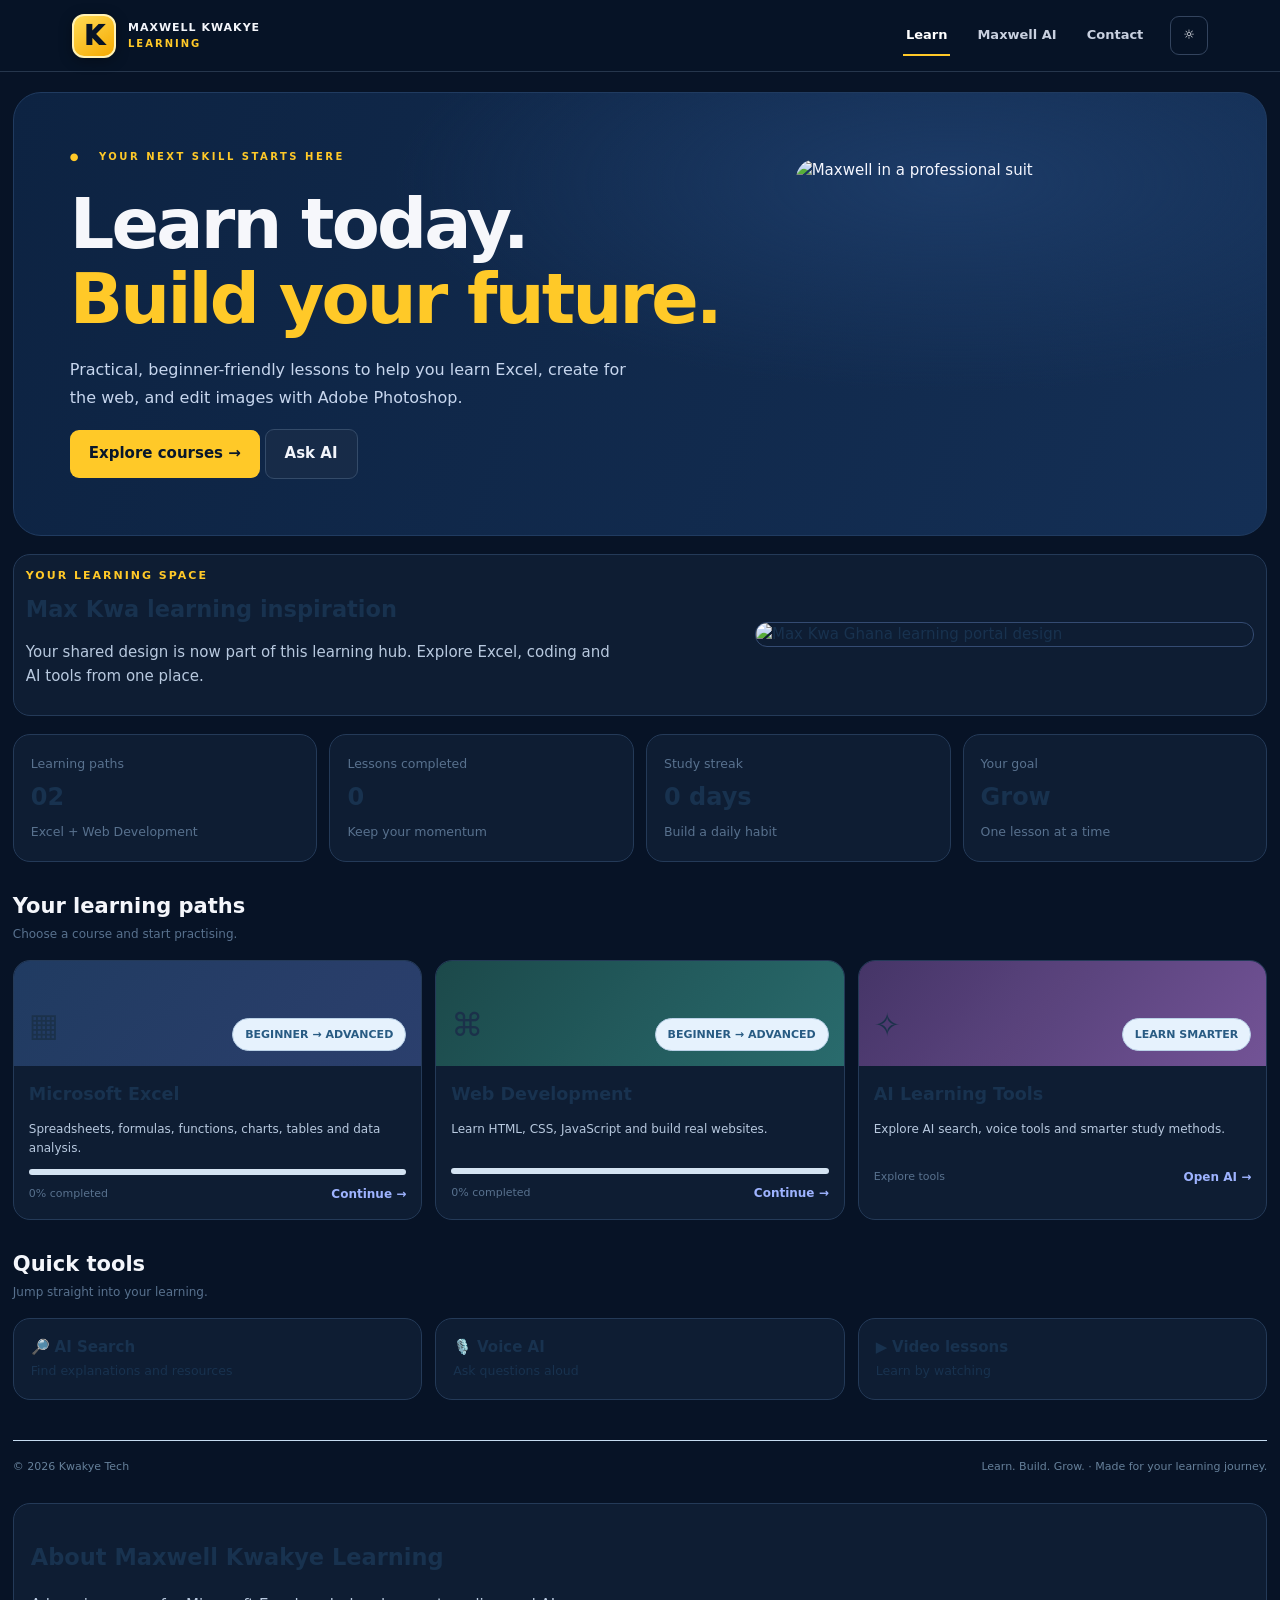
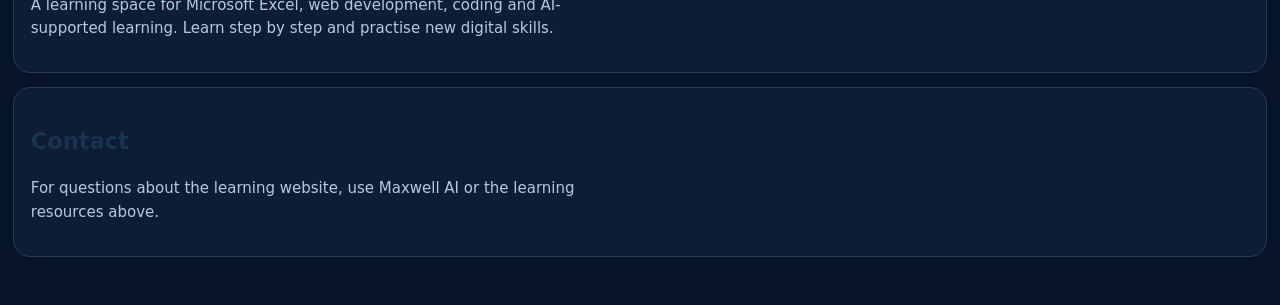
==== commit 9af3531a: "Match Maxwell Learning homepage to user's original screenshot" ====
--- a/index.html
+++ b/index.html
@@ -89,10 +89,51 @@
 @media(max-width:700px){.side{position:sticky;left:auto;width:100%;min-height:unset;display:block;padding:12px}.side .brand{margin:0 0 8px}.side .nav{overflow-x:auto;gap:3px;padding-bottom:3px}.side .nav button{padding:9px 10px;font-size:12px}.main{padding:14px}.side .nav button[data-view="web"]{display:none}}
 body.light .side{background:#dcecffed}
 body.light .theme-toggle{background:#f4f9ff;color:#214b70;border-color:#b6d2ec}
+
+/* Screenshot-matched Maxwell Kwakye Learning landing design */
+:root{--gold:#ffc928}
+body{background:#071326;color:#f5f7ff;font-family:Inter,system-ui,Arial,sans-serif}
+.side{min-height:72px;height:72px;padding:10px clamp(20px,6.8vw,72px);background:#061326;border-bottom:1px solid #26364c;box-shadow:none}
+.brand{display:flex;align-items:center;gap:12px;text-decoration:none;color:#f4f6fb;margin:0 auto 0 0}
+.brand-logo{width:44px;height:44px;border-radius:12px;background:linear-gradient(145deg,#ffdb55,#f5a900);color:#071326;display:grid;place-items:center;font-size:26px;font-weight:950;border:2px solid #fff2b5;box-shadow:0 3px 14px #0005}
+.brand-copy{display:flex;flex-direction:column;gap:1px;letter-spacing:1px;font-size:11px;line-height:1.35}
+.brand-copy small{font-size:10px;color:#ffc928;font-weight:900;letter-spacing:2px}
+.side .nav{justify-content:flex-end;gap:clamp(8px,2vw,24px)}
+.side .nav button,.side .nav-link{background:transparent;border:0;color:#c8d0df;padding:10px 3px;border-radius:0;text-decoration:none;font-size:13px;font-weight:550;white-space:nowrap;cursor:pointer}
+.side .nav button:hover,.side .nav-link:hover{color:#ffc928;background:transparent}
+.side .nav button.active{color:#fff;box-shadow:inset 0 -2px #ffc928;background:transparent}
+.side .nav .theme-toggle{border:1px solid #33445e;border-radius:9px;padding:8px 12px;color:#f7f8fc}
+.main{max-width:none;padding:20px clamp(10px,1vw,18px) 48px}
+.top{display:none}
+.hero{min-height:440px;grid-template-columns:minmax(0,1.25fr) minmax(260px,.75fr);gap:35px;padding:clamp(36px,5.8vw,56px);border:1px solid #203b60;border-radius:28px;background:radial-gradient(ellipse at 75% 20%,#1c3b67 0%,transparent 42%),linear-gradient(110deg,#0d2342,#142f55);box-shadow:none;overflow:hidden}
+.hero .eyebrow{color:#ffc928;font-size:10px;letter-spacing:2.5px;font-weight:900}
+.hero h1{font-size:clamp(42px,6vw,70px);line-height:1.08;letter-spacing:-2.8px;margin:22px 0 18px;color:#f6f7fb;font-weight:850}
+.hero h1 span{color:#ffc928}
+.hero p{font-size:16px;line-height:1.8;color:#c7d6ee;max-width:570px}
+.hero img{height:310px;min-height:270px;border:0;border-radius:20px;object-position:center 24%;box-shadow:none}
+.hero .btn{background:#ffc928;color:#09172b;border-radius:9px;padding:12px 19px}
+.hero .btn.alt{background:#172b48;border:1px solid #344b69;color:#f2f5fb}
+.eyebrow{color:#ffc928}
+.head h2{color:#f4f6fb}
+.card,.stat{background:#0e1d33;border-color:#243a58}
+.sub,.body p{color:#b8c9df}
+.nav-link{display:inline-flex;align-items:center}
+@media(max-width:760px){.side{height:auto;min-height:72px;display:flex;align-items:center;flex-wrap:wrap;padding:10px 15px}.side .brand{margin:0 auto 8px 0}.side .nav{width:100%;overflow-x:auto;justify-content:flex-start;gap:18px}.side .nav button,.side .nav-link{font-size:12px}.hero{grid-template-columns:1fr;min-height:unset;padding:30px 24px}.hero h1{font-size:clamp(39px,10vw,55px)}.hero img{height:230px;min-height:210px}.main{padding:12px 9px 35px}}
+body.light{background:#e8f3ff;color:#18324f}
+body.light .side{background:#e7f2ff;border-bottom-color:#c6dcf1}
+body.light .brand{color:#18324f}
+body.light .side .nav button,body.light .side .nav-link{color:#45627f}
+body.light .side .nav button.active{color:#173b60}
+body.light .hero{background:radial-gradient(ellipse at 75% 20%,#c3ddfb 0%,transparent 42%),linear-gradient(110deg,#dceeff,#c6e1ff);border-color:#a9ccef}
+body.light .hero h1{color:#18324f}
+body.light .hero h1 span{color:#d99a00}
+body.light .hero p{color:#496783}
+body.light .card,body.light .stat{background:#f7fbff;border-color:#c6dcf1}
+body.light .head h2{color:#18324f}
 </style></head><body><div class="overlay" id="overlay" onclick="menu()"></div><div class="app">
-<aside class="side" id="side"><div class="brand"><div class="mark">M</div>MAXWELL <span style="color:#79dcd7">LEARNING</span></div><nav class="nav"><button class="active" data-view="home">Home</button><button data-view="excel">Courses</button><button data-view="assistant">Maxwell AI</button><button data-view="web">Web Development</button><button type="button" onclick="document.getElementById('aboutSection').scrollIntoView({behavior:'smooth'})">About</button><button type="button" onclick="document.getElementById('contactSection').scrollIntoView({behavior:'smooth'})">Contact</button><button class="theme-toggle" type="button" onclick="toggleTheme()">☀ Light mode</button></nav></aside>
+<aside class="side" id="side"><a class="brand" href="#" onclick="show('home');return false"><span class="brand-logo">K</span><span class="brand-copy"><b>MAXWELL KWAKYE</b><small>LEARNING</small></span></a><nav class="nav"><button class="active" data-view="home">Learn</button><button data-view="videos">Videos</button><button data-view="assistant">Maxwell AI</button><button data-view="voice">AI Voice</button><a class="nav-link" href="#contactSection">Contact</a><button class="theme-toggle" type="button" onclick="toggleTheme()" aria-label="Toggle light and dark mode">☼</button></nav></aside>
 <main class="main"><header class="top"><div><button class="menu" onclick="menu()">☰</button> &nbsp; Learning workspace / <b id="crumb">Dashboard</b></div><span class="pill">✦ KEEP LEARNING</span></header>
-<section class="view active" id="home"><div class="hero"><div><div class="eyebrow">KWAKYE TECH · YOUR JOURNEY STARTS HERE</div><h1>Learn today.<br><span>Build tomorrow.</span></h1><p>Grow your digital skills with practical Excel lessons, web development projects, helpful AI tools and guided learning.</p><button class="btn" onclick="show('excel')">Explore courses →</button> <button class="btn alt" onclick="show('assistant')">Ask AI</button></div><img class="profile-photo" alt="Maxwell in a professional suit"></div>
+<section class="view active" id="home"><div class="hero"><div><div class="eyebrow">● &nbsp; YOUR NEXT SKILL STARTS HERE</div><h1>Learn today.<br><span>Build your future.</span></h1><p>Practical, beginner-friendly lessons to help you learn Excel, create for the web, and edit images with Adobe Photoshop.</p><button class="btn" onclick="show('excel')">Explore courses →</button> <button class="btn alt" onclick="show('assistant')">Ask AI</button></div><img class="profile-photo" alt="Maxwell in a professional suit"></div>
 <div class="card" style="margin:18px 0;padding:12px;display:grid;grid-template-columns:minmax(0,1fr) minmax(180px,.7fr);gap:16px;align-items:center"><div><div class="eyebrow">YOUR LEARNING SPACE</div><h2 style="margin:8px 0">Max Kwa learning inspiration</h2><p class="sub">Your shared design is now part of this learning hub. Explore Excel, coding and AI tools from one place.</p></div><img id="portalPreview" alt="Max Kwa Ghana learning portal design" style="width:100%;max-height:180px;object-fit:cover;object-position:top;border-radius:12px;border:1px solid #344b72"></div><div class="stats"><div class="stat"><small>Learning paths</small><strong>02</strong><small>Excel + Web Development</small></div><div class="stat"><small>Lessons completed</small><strong id="totalStat">0</strong><small>Keep your momentum</small></div><div class="stat"><small>Study streak</small><strong id="streak">0 days</strong><small>Build a daily habit</small></div><div class="stat"><small>Your goal</small><strong>Grow</strong><small>One lesson at a time</small></div></div>
 <div class="head"><div><h2>Your learning paths</h2><p>Choose a course and start practising.</p></div></div><div class="courses">
 <article class="card course"><div class="art">▦ <span class="pill">BEGINNER → ADVANCED</span></div><div class="body"><h3>Microsoft Excel</h3><p>Spreadsheets, formulas, functions, charts, tables and data analysis.</p><div class="bar"><i id="epbar" style="width:0%"></i></div><div class="foot"><span id="epct">0% completed</span><a class="link" onclick="show('excel')">Continue →</a></div></div></article>
@@ -112,8 +153,8 @@
 const done=new Set(JSON.parse(localStorage.getItem('mtaDone')||'[]'));
 function toggleTheme(){document.body.classList.toggle('light');const b=document.querySelector('.theme-toggle');if(b)b.textContent=document.body.classList.contains('light')?'🌙 Dark mode':'☀ Light mode';localStorage.setItem('mkwTheme',document.body.classList.contains('light')?'light':'dark')}
 if(localStorage.getItem('mkwTheme')==='light'){document.body.classList.add('light')}
-function show(id){document.querySelectorAll('.view').forEach(v=>v.classList.toggle('active',v.id===id));document.querySelectorAll('.nav button').forEach(b=>b.classList.toggle('active',b.dataset.view===id));document.getElementById('crumb').textContent=({home:'Home',excel:'Courses',web:'Web Development',videos:'Video Library',assistant:'Maxwell AI',voice:'Voice AI',progress:'My Progress'})[id];menu(true);scrollTo({top:0,behavior:'smooth'})}
-document.querySelectorAll('.nav button').forEach(b=>{b.dataset.view=b.dataset.view||b.getAttribute('data-view');b.onclick=()=>show(b.dataset.view)});function menu(close=false){let s=document.getElementById('side'),o=document.getElementById('overlay');if(close){s.classList.remove('open');o.classList.remove('show')}else{s.classList.toggle('open');o.classList.toggle('show')}}
+function show(id){document.querySelectorAll('.view').forEach(v=>v.classList.toggle('active',v.id===id));document.querySelectorAll('.nav [data-view]').forEach(b=>b.classList.toggle('active',b.dataset.view===id));document.getElementById('crumb').textContent=({home:'Home',excel:'Courses',web:'Web Development',videos:'Video Library',assistant:'Maxwell AI',voice:'Voice AI',progress:'My Progress'})[id];menu(true);scrollTo({top:0,behavior:'smooth'})}
+document.querySelectorAll('.nav [data-view]').forEach(b=>{b.onclick=()=>show(b.dataset.view)});function menu(close=false){let s=document.getElementById('side'),o=document.getElementById('overlay');if(close){s.classList.remove('open');o.classList.remove('show')}else{s.classList.toggle('open');o.classList.toggle('show')}}
 function render(type,id){document.getElementById(id).innerHTML=data[type].map((l,i)=>{let k=type+'-'+i,d=done.has(k);return '<article class="lesson" data-search="'+(l[0]+' '+l[1]).toLowerCase()+'"><span class="play">'+(d?'✓':'▶')+'</span><div class="detail"><b>'+l[0]+'</b><small>'+l[1]+'</small></div><button class="btn sm '+(d?'alt':'')+'" onclick="toggle(\''+k+'\')">'+(d?'Completed ✓':'Mark done')+'</button><a class="link" target="_blank" rel="noopener" href="https://www.youtube.com/results?search_query='+encodeURIComponent(l[2])+'">Watch ↗</a></article>'}).join('')}
 function toggle(k){done.has(k)?done.delete(k):done.add(k);localStorage.setItem('mtaDone',JSON.stringify([...done]));render('excel','excelList');render('web','webList');update()}
 function filter(id,q){document.querySelectorAll('#'+id+' .lesson').forEach(x=>x.style.display=x.dataset.search.includes(q.toLowerCase())?'flex':'none')}
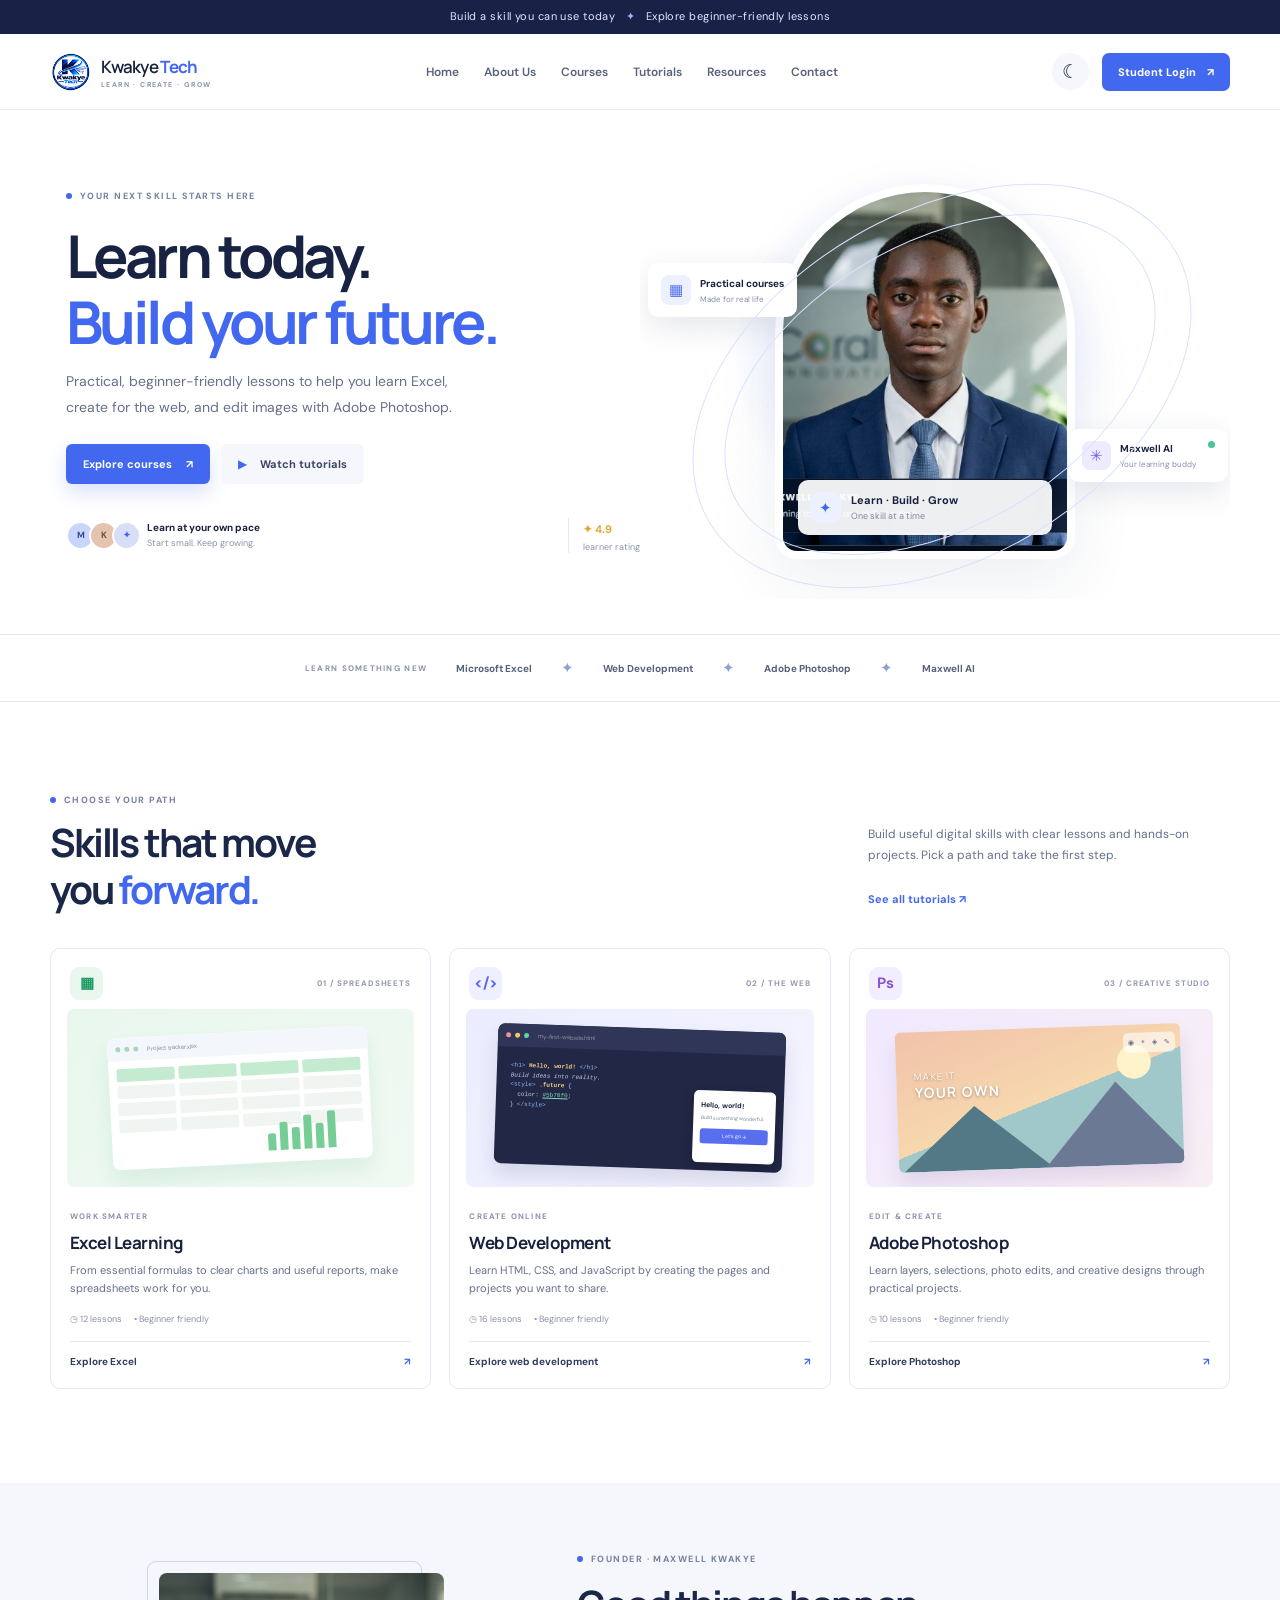
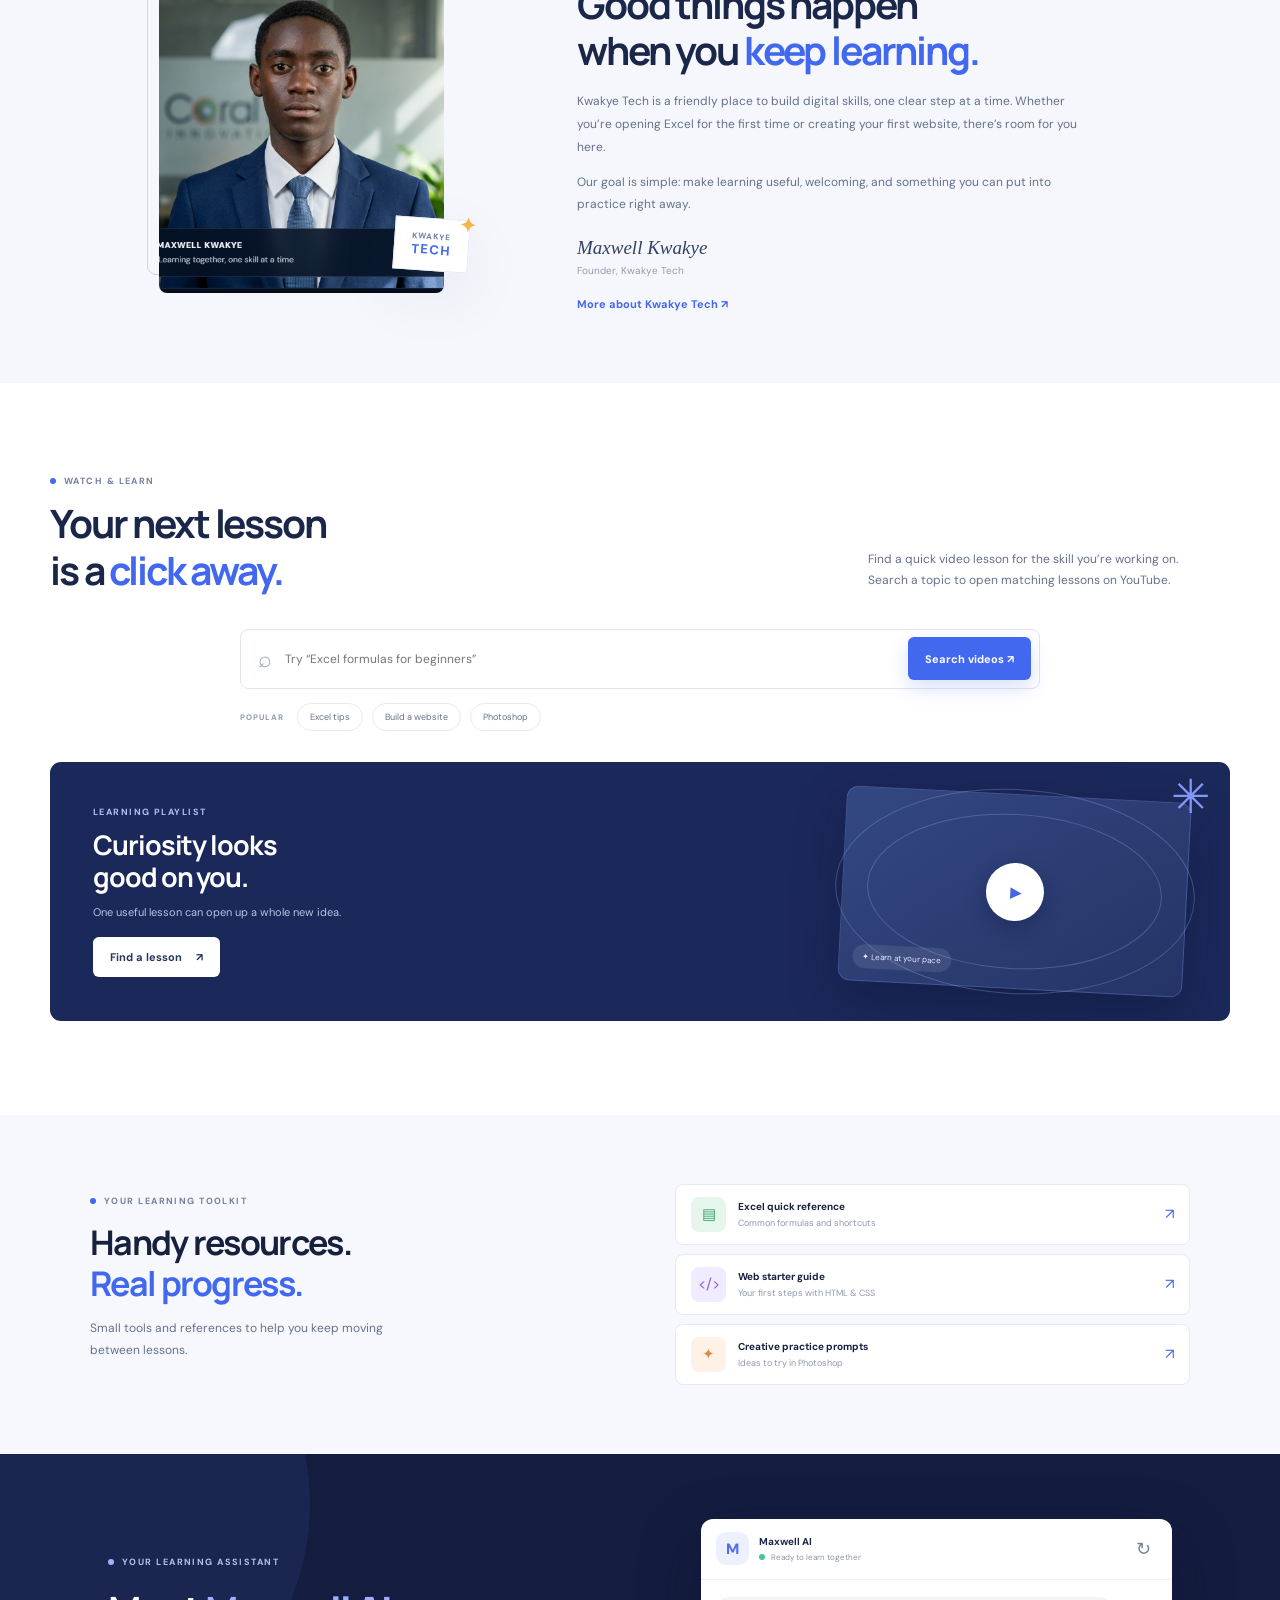
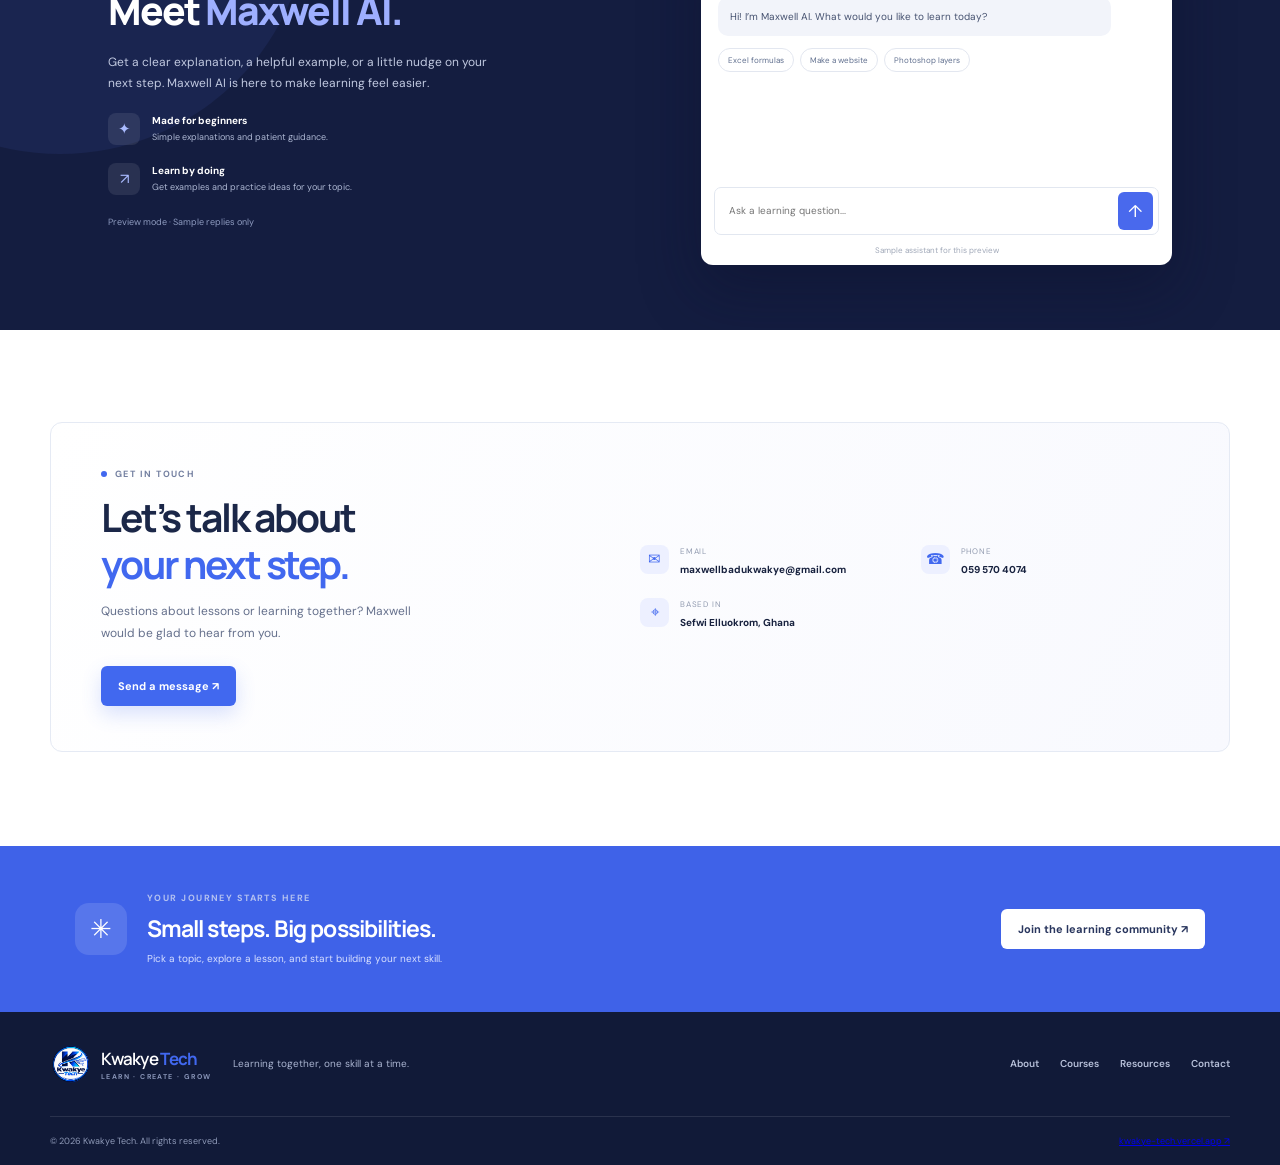
==== commit 4104f21c: "Publish Kwakye Tech learning website" ====
--- a/index.html
+++ b/index.html
@@ -1,233 +1,35 @@
-<!doctype html><html lang="en"><head><meta charset="utf-8"><meta name="viewport" content="width=device-width,initial-scale=1"><meta name="theme-color" content="#0b1020">
-<meta name="description" content="Kwakye Tech helps you learn Microsoft Excel, web development, HTML, CSS, JavaScript and AI tools through practical lessons and video tutorials.">
-<meta name="keywords" content="Kwakye Tech, Maxwell Learning Code, Maxwell Tech Academy, learn Excel, Excel tutorials, web development, HTML, CSS, JavaScript, AI voice, coding lessons, Ghana">
-<meta name="author" content="Maxwell Kwakye">
-<meta name="msvalidate.01" content="846B13581AED98FBA31EEB1E57A0EEA5">
-<meta name="robots" content="index, follow, max-image-preview:large">
-<link rel="canonical" href="https://maxwell-kwakye-learning.vercel.app/">
-<meta property="og:type" content="website">
-<meta property="og:site_name" content="Kwakye Tech">
-<meta property="og:title" content="Kwakye Tech | Excel, Web Development &amp; AI Lessons">
-<meta property="og:description" content="Learn Excel, web development, coding and AI tools with Kwakye Tech.">
-<meta property="og:url" content="https://maxwell-kwakye-learning.vercel.app/">
-<meta name="twitter:card" content="summary">
-<meta name="twitter:title" content="Kwakye Tech | Learn Excel, Web Development &amp; AI">
-<meta name="twitter:description" content="Learn Excel, web development and AI tools step by step with Kwakye Tech.">
-<script type="application/ld+json">
-{"@context":"https://schema.org","@type":"EducationalOrganization","name":"Kwakye Tech","alternateName":["Maxwell Learning Code","Maxwell Tech Academy"],"url":"https://maxwell-kwakye-learning.vercel.app/","description":"Kwakye Tech is an online learning hub for Microsoft Excel, web development, coding tutorials, AI tools and digital skills.","sameAs":["https://github.com/maxwellbadukwakye-pixel/Maxwell-Kwakye-Learning"],"availableLanguage":["English"]}
-</script>
-<title>Kwakye Tech | Excel, Web Development &amp; AI Lessons</title><style>
-:root{--bg:#090e1c;--p:#121d32;--p2:#1a2944;--line:#293b5a;--txt:#f3f6ff;--muted:#9aabc7;--blue:#8097ff;--cyan:#5bd8d0}*{box-sizing:border-box}body{margin:0;background:radial-gradient(ellipse at 85% -10%,#263b70,transparent 34%),var(--bg);color:var(--txt);font:15px/1.55 Inter,system-ui,Arial}button,input{font:inherit}.app{display:grid;grid-template-columns:245px 1fr;min-height:100vh}.side{height:100vh;position:sticky;top:0;background:#0b1222;border-right:1px solid var(--line);padding:25px 17px;display:flex;flex-direction:column;z-index:5}.brand{display:flex;align-items:center;gap:11px;font-weight:900;margin:0 7px 32px}.mark{width:38px;height:38px;border-radius:13px;background:linear-gradient(135deg,var(--blue),var(--cyan));display:grid;place-items:center;color:#081225;font-size:19px}.navlabel{font-size:10px;color:#7588a8;letter-spacing:1.7px;margin:16px 12px 8px}.nav{display:grid;gap:5px}.nav button{background:none;border:0;color:var(--muted);padding:11px 13px;text-align:left;border-radius:11px;cursor:pointer;font-weight:650}.nav button.active,.nav button:hover{background:#1a2945;color:white}.nav button.active{box-shadow:inset 3px 0 var(--cyan)}.profile{margin-top:auto;border:1px solid var(--line);background:var(--p);padding:11px;border-radius:14px;display:flex;align-items:center;gap:10px}.profile img{width:43px;height:43px;object-fit:cover;border-radius:11px}.profile small{display:block;color:var(--muted)}.main{padding:24px clamp(16px,4vw,52px);max-width:1500px;width:100%;margin:auto}.top{display:flex;justify-content:space-between;align-items:center;margin-bottom:24px;color:var(--muted);font-size:13px}.menu{display:none}.pill{border:1px solid #31506b;background:#12243b;color:#a9e9e5;border-radius:99px;padding:7px 12px;font-size:11px;font-weight:750}.view{display:none}.view.active{display:block;animation:fade .25s}@keyframes fade{from{opacity:.2;transform:translateY(5px)}to{opacity:1;transform:none}}.hero{display:grid;grid-template-columns:1.3fr .7fr;gap:20px;align-items:center;padding:clamp(25px,4vw,46px);border:1px solid #344b72;border-radius:25px;background:linear-gradient(115deg,#192c50,#223b5c);box-shadow:0 18px 55px #02061766}.eyebrow{font-size:11px;letter-spacing:2px;text-transform:uppercase;color:#8ee6df;font-weight:850}.hero h1{font-size:clamp(34px,4.5vw,53px);line-height:1.07;letter-spacing:-1.7px;margin:13px 0}.hero h1 span{color:#8de5df}.hero p,.sub{color:#b8c7de;max-width:590px}.hero img{width:100%;height:250px;object-fit:cover;object-position:center 28%;border-radius:19px;border:1px solid #ffffff44;box-shadow:0 15px 40px #0006}.btn{border:0;border-radius:11px;padding:11px 16px;background:linear-gradient(120deg,#8298ff,#58d5d0);color:#091326;font-weight:850;cursor:pointer}.btn.alt{background:#1a2a45;border:1px solid #3a5277;color:white}.btn.sm{padding:8px 11px;font-size:12px}.stats{display:grid;grid-template-columns:repeat(4,1fr);gap:12px;margin:17px 0 27px}.stat,.card{background:linear-gradient(145deg,#141f34,#10192a);border:1px solid var(--line);border-radius:17px;padding:17px}.stat small{color:var(--muted)}.stat strong{display:block;font-size:24px;margin:4px 0}.head{display:flex;justify-content:space-between;align-items:end;margin:28px 0 13px}.head h2{font-size:21px;margin:0}.head p{color:var(--muted);font-size:12px;margin:3px 0}.courses,.quick,.videos{display:grid;grid-template-columns:repeat(3,1fr);gap:13px}.course{padding:0;overflow:hidden}.art{height:105px;padding:15px;display:flex;align-items:end;justify-content:space-between;background:linear-gradient(130deg,#1c3b69,#283f75);font-size:32px}.course:nth-child(2) .art{background:linear-gradient(130deg,#154b4c,#206d70)}.course:nth-child(3) .art{background:linear-gradient(130deg,#47346f,#7651a0)}.body{padding:15px}.body h3{margin:0 0 5px}.body p{color:var(--muted);font-size:12px;min-height:36px}.bar{height:6px;background:#293954;border-radius:9px;overflow:hidden}.bar i{display:block;height:100%;background:linear-gradient(90deg,var(--blue),var(--cyan))}.foot{display:flex;justify-content:space-between;color:var(--muted);font-size:11px;margin-top:10px}.link{color:#9eb3ff;cursor:pointer;font-size:12px;font-weight:750}.quick{grid-template-columns:repeat(3,1fr)}.quick .card{cursor:pointer}.page-title{font-size:32px;letter-spacing:-1px;margin:5px 0}.toolbar{display:flex;gap:10px;margin:18px 0}.search{flex:1;min-width:180px;background:#111b30;border:1px solid var(--line);border-radius:11px;padding:0 12px}.search input{width:100%;padding:12px 0;background:none;border:0;color:white;outline:0}.lessons{display:grid;gap:9px}.lesson{display:flex;gap:12px;align-items:center;background:#111b2e;border:1px solid var(--line);border-radius:13px;padding:13px}.lesson .detail{flex:1}.lesson small{display:block;color:var(--muted)}.play{width:38px;height:38px;display:grid;place-items:center;border-radius:11px;background:#23385e}.ai{display:grid;grid-template-columns:1.1fr .9fr;gap:14px}.chat{min-height:400px;display:flex;flex-direction:column}.messages{flex:1;display:flex;flex-direction:column;gap:11px;padding:15px 0}.bubble{max-width:90%;padding:12px 14px;background:#1a2942;border-radius:14px;font-size:13px}.bubble.user{align-self:flex-end;background:#293d68}.compose{display:flex;gap:8px}.compose input{flex:1;min-width:0;background:#0b1425;border:1px solid var(--line);border-radius:11px;padding:12px;color:white;position:relative;z-index:2;pointer-events:auto;user-select:text;-webkit-user-select:text;cursor:text}.tools{display:grid;gap:17px}.tool{display:flex;gap:12px;align-items:center}.tool span{font-size:22px}.tool div{flex:1}.tool small{display:block;color:var(--muted)}.note{margin-top:15px;padding:13px;border:1px solid #344b70;background:#15243d;border-radius:12px;color:#b9c9e3;font-size:12px}.voice{text-align:center;padding:35px}.mic{width:94px;height:94px;border-radius:50%;border:1px solid #5471a9;background:radial-gradient(circle,#314b79,#1a2a47);font-size:34px;color:white;cursor:pointer}.mic.on{box-shadow:0 0 0 16px #52d6d022}.videos{grid-template-columns:repeat(2,1fr)}.video .thumb{height:135px;background:linear-gradient(130deg,#1e4270,#274b72);display:grid;place-items:center;font-size:42px}.video h3{font-size:15px}.video p{color:var(--muted);font-size:12px}.footnote{border-top:1px solid var(--line);margin-top:40px;padding-top:17px;color:#7485a1;font-size:11px;display:flex;justify-content:space-between}.overlay{display:none}
-@media(max-width:980px){.stats{grid-template-columns:repeat(2,1fr)}.courses,.quick{grid-template-columns:repeat(2,1fr)}.hero{grid-template-columns:1fr .65fr}}
-@media(max-width:700px){.app{display:block}.side{position:fixed;left:-265px;width:245px;transition:left .2s}.side.open{left:0}.overlay.show{display:block;position:fixed;inset:0;background:#0009;z-index:4}.main{padding:14px}.menu{display:inline-block;background:#15233a;color:white;border:1px solid var(--line);border-radius:9px;padding:8px}.hero{grid-template-columns:1fr}.hero img{display:block;height:210px;object-position:center 25%}.courses,.quick,.ai,.videos{grid-template-columns:1fr}.head{margin-top:22px}.page-title{font-size:27px}.footnote{display:block}.lesson{flex-wrap:wrap}.lesson .detail{min-width:55%}}
-
-/* Light mode: soft blue palette. Dark mode remains unchanged. */
-@media (prefers-color-scheme: light){
- body{--bg:#e8f3ff;--p:#f5faff;--p2:#e2efff;--line:#c6dcf1;--txt:#18324f;--muted:#58718e;background:radial-gradient(ellipse at 85% -10%,#c8e2ff,transparent 38%),var(--bg);color:var(--txt)}
- .side{background:#dcecff;border-right-color:var(--line)}
- .navlabel{color:#6c86a3}
- .nav button{color:#496783}
- .nav button.active,.nav button:hover{background:#c6e0fb;color:#163b60}
- .profile,.stat,.card{background:#f7fbff;border-color:var(--line);color:var(--txt)}
- .hero{background:linear-gradient(115deg,#d3e9ff,#b9dcff);border-color:#a9ccef;box-shadow:0 18px 45px #5b83aa22}
- .hero h1 span{color:#176da8}
- .hero p,.sub{color:#486783}
- .hero .eyebrow{color:#176da8}
- .hero img{border-color:#a9ccef}
- .pill{border-color:#b6d2ec;background:#e4f2ff;color:#205c8b}
- .btn.alt{background:#e0efff;border-color:#b5d0e9;color:#214b70}
- .search{background:#f7fbff;border-color:var(--line)}
- .search input{color:var(--txt)}
- .lesson{background:#f7fbff;border-color:var(--line)}
- .lesson small,.stat small,.body p,.foot,.tool small{color:var(--muted)}
- .bubble{background:#dcecff;color:#18324f}
- .bubble.user{background:#c3e1ff;color:#173d63}
- .compose input{background:#f7fbff;border-color:var(--line);color:var(--txt)}
- .note{background:#e1efff;border-color:#b6d2ec;color:#365d7e}
- .play{background:#d9eaff}
- .bar{background:#d4e3f2}
- .footnote{border-color:var(--line);color:#66809a}
- .menu{background:#e1efff;color:#214b70;border-color:var(--line)}
- .mic{background:radial-gradient(circle,#c6e2ff,#e7f3ff);color:#214b70;border-color:#9fc4e8}
- .voice .sub{color:#486783}
- .course:nth-child(2) .art,.course:nth-child(3) .art,.art,.video .thumb{filter:saturate(.85)}
-}
-body.light{--bg:#e8f3ff;--p:#f5faff;--p2:#e2efff;--line:#c6dcf1;--txt:#18324f;--muted:#58718e;background:radial-gradient(ellipse at 85% -10%,#c8e2ff,transparent 38%),var(--bg);color:var(--txt)}
-body.light .side{background:#dcecff;border-right-color:var(--line)}
-body.light .navlabel{color:#6c86a3}
-body.light .nav button{color:#496783}
-body.light .nav button.active,body.light .nav button:hover{background:#c6e0fb;color:#163b60}
-body.light .profile,body.light .stat,body.light .card,body.light .lesson{background:#f7fbff;border-color:var(--line);color:var(--txt)}
-body.light .hero{background:linear-gradient(115deg,#d3e9ff,#b9dcff);border-color:#a9ccef;box-shadow:0 18px 45px #5b83aa22}
-body.light .hero h1 span{color:#176da8}
-body.light .hero p,body.light .sub{color:#486783}
-body.light .hero .eyebrow{color:#176da8}
-body.light .pill{border-color:#b6d2ec;background:#e4f2ff;color:#205c8b}
-body.light .btn.alt{background:#e0efff;border-color:#b5d0e9;color:#214b70}
-body.light .search,body.light .compose input{background:#f7fbff;border-color:var(--line);color:var(--txt)}
-body.light .search input{color:var(--txt)}
-body.light .bubble{background:#dcecff;color:#18324f}
-body.light .bubble.user{background:#c3e1ff;color:#173d63}
-body.light .note{background:#e1efff;border-color:#b6d2ec;color:#365d7e}
-body.light .play{background:#d9eaff}
-body.light .bar{background:#d4e3f2}
-body.light .footnote{border-color:var(--line);color:#66809a}
-body.light .menu{background:#e1efff;color:#214b70;border-color:var(--line)}
-body.light .mic{background:radial-gradient(circle,#c6e2ff,#e7f3ff);color:#214b70;border-color:#9fc4e8}
-
-/* Restored top-navigation presentation */
-.app{display:block;min-height:100vh}
-.side{height:auto;min-height:76px;position:sticky;top:0;width:100%;padding:12px clamp(16px,4vw,52px);display:flex;flex-direction:row;align-items:center;gap:24px;background:#0b1222ee;backdrop-filter:blur(14px);border-right:0;border-bottom:1px solid var(--line)}
-.brand{margin:0;white-space:nowrap}
-.side .navlabel,.profile{display:none}
-.side .nav{display:flex;align-items:center;gap:5px;flex:1}
-.side .nav button{padding:10px 13px;white-space:nowrap}
-.side .nav button.active{box-shadow:inset 0 -3px var(--cyan)}
-.side .nav button[data-view="videos"],.side .nav button[data-view="voice"],.side .nav button[data-view="progress"]{display:none}
-.main{max-width:1500px}
-.theme-toggle{background:#172943;border:1px solid var(--line);color:var(--txt);padding:9px 13px;border-radius:10px;cursor:pointer;font-weight:700}
-@media(max-width:700px){.side{position:sticky;left:auto;width:100%;min-height:unset;display:block;padding:12px}.side .brand{margin:0 0 8px}.side .nav{overflow-x:auto;gap:3px;padding-bottom:3px}.side .nav button{padding:9px 10px;font-size:12px}.main{padding:14px}.side .nav button[data-view="web"]{display:none}}
-body.light .side{background:#dcecffed}
-body.light .theme-toggle{background:#f4f9ff;color:#214b70;border-color:#b6d2ec}
-
-/* Screenshot-matched Maxwell Kwakye Learning landing design */
-:root{--gold:#ffc928}
-body{background:#071326;color:#f5f7ff;font-family:Inter,system-ui,Arial,sans-serif}
-.side{min-height:72px;height:72px;padding:10px clamp(20px,6.8vw,72px);background:#061326;border-bottom:1px solid #26364c;box-shadow:none}
-.brand{display:flex;align-items:center;gap:12px;text-decoration:none;color:#f4f6fb;margin:0 auto 0 0}
-.brand-logo{width:44px;height:44px;border-radius:12px;background:linear-gradient(145deg,#ffdb55,#f5a900);color:#071326;display:grid;place-items:center;font-size:26px;font-weight:950;border:2px solid #fff2b5;box-shadow:0 3px 14px #0005}
-.brand-copy{display:flex;flex-direction:column;gap:1px;letter-spacing:1px;font-size:11px;line-height:1.35}
-.brand-copy small{font-size:10px;color:#ffc928;font-weight:900;letter-spacing:2px}
-.side .nav{justify-content:flex-end;gap:clamp(8px,2vw,24px)}
-.side .nav button,.side .nav-link{background:transparent;border:0;color:#c8d0df;padding:10px 3px;border-radius:0;text-decoration:none;font-size:13px;font-weight:550;white-space:nowrap;cursor:pointer}
-.side .nav button:hover,.side .nav-link:hover{color:#ffc928;background:transparent}
-.side .nav button.active{color:#fff;box-shadow:inset 0 -2px #ffc928;background:transparent}
-.side .nav .theme-toggle{border:1px solid #33445e;border-radius:9px;padding:8px 12px;color:#f7f8fc}
-.main{max-width:none;padding:20px clamp(10px,1vw,18px) 48px}
-.top{display:none}
-.hero{min-height:440px;grid-template-columns:minmax(0,1.25fr) minmax(260px,.75fr);gap:35px;padding:clamp(36px,5.8vw,56px);border:1px solid #203b60;border-radius:28px;background:radial-gradient(ellipse at 75% 20%,#1c3b67 0%,transparent 42%),linear-gradient(110deg,#0d2342,#142f55);box-shadow:none;overflow:hidden}
-.hero .eyebrow{color:#ffc928;font-size:10px;letter-spacing:2.5px;font-weight:900}
-.hero h1{font-size:clamp(42px,6vw,70px);line-height:1.08;letter-spacing:-2.8px;margin:22px 0 18px;color:#f6f7fb;font-weight:850}
-.hero h1 span{color:#ffc928}
-.hero p{font-size:16px;line-height:1.8;color:#c7d6ee;max-width:570px}
-.hero img{height:310px;min-height:270px;border:0;border-radius:20px;object-position:center 24%;box-shadow:none}
-.hero .btn{background:#ffc928;color:#09172b;border-radius:9px;padding:12px 19px}
-.hero .btn.alt{background:#172b48;border:1px solid #344b69;color:#f2f5fb}
-.eyebrow{color:#ffc928}
-.head h2{color:#f4f6fb}
-.card,.stat{background:#0e1d33;border-color:#243a58}
-.sub,.body p{color:#b8c9df}
-.nav-link{display:inline-flex;align-items:center}
-@media(max-width:760px){.side{height:auto;min-height:72px;display:flex;align-items:center;flex-wrap:wrap;padding:10px 15px}.side .brand{margin:0 auto 8px 0}.side .nav{width:100%;overflow-x:auto;justify-content:flex-start;gap:18px}.side .nav button,.side .nav-link{font-size:12px}.hero{grid-template-columns:1fr;min-height:unset;padding:30px 24px}.hero h1{font-size:clamp(39px,10vw,55px)}.hero img{height:230px;min-height:210px}.main{padding:12px 9px 35px}}
-body.light{background:#e8f3ff;color:#18324f}
-body.light .side{background:#e7f2ff;border-bottom-color:#c6dcf1}
-body.light .brand{color:#18324f}
-body.light .side .nav button,body.light .side .nav-link{color:#45627f}
-body.light .side .nav button.active{color:#173b60}
-body.light .hero{background:radial-gradient(ellipse at 75% 20%,#c3ddfb 0%,transparent 42%),linear-gradient(110deg,#dceeff,#c6e1ff);border-color:#a9ccef}
-body.light .hero h1{color:#18324f}
-body.light .hero h1 span{color:#d99a00}
-body.light .hero p{color:#496783}
-body.light .card,body.light .stat{background:#f7fbff;border-color:#c6dcf1}
-body.light .head h2{color:#18324f}
-</style></head><body><div class="overlay" id="overlay" onclick="menu()"></div><div class="app">
-<aside class="side" id="side"><a class="brand" href="#" onclick="show('home');return false"><span class="brand-logo">K</span><span class="brand-copy"><b>MAXWELL KWAKYE</b><small>LEARNING</small></span></a><nav class="nav"><button class="active" data-view="home">Learn</button><button data-view="videos">Videos</button><button data-view="assistant">Maxwell AI</button><button data-view="voice">AI Voice</button><a class="nav-link" href="#contactSection">Contact</a><button class="theme-toggle" type="button" onclick="toggleTheme()" aria-label="Toggle light and dark mode">☼</button></nav></aside>
-<main class="main"><header class="top"><div><button class="menu" onclick="menu()">☰</button> &nbsp; Learning workspace / <b id="crumb">Dashboard</b></div><span class="pill">✦ KEEP LEARNING</span></header>
-<section class="view active" id="home"><div class="hero"><div><div class="eyebrow">● &nbsp; YOUR NEXT SKILL STARTS HERE</div><h1>Learn today.<br><span>Build your future.</span></h1><p>Practical, beginner-friendly lessons to help you learn Excel, create for the web, and edit images with Adobe Photoshop.</p><button class="btn" onclick="show('excel')">Explore courses →</button> <button class="btn alt" onclick="show('assistant')">Ask AI</button></div><img class="profile-photo" alt="Maxwell in a professional suit"></div>
-<div class="card" style="margin:18px 0;padding:12px;display:grid;grid-template-columns:minmax(0,1fr) minmax(180px,.7fr);gap:16px;align-items:center"><div><div class="eyebrow">YOUR LEARNING SPACE</div><h2 style="margin:8px 0">Max Kwa learning inspiration</h2><p class="sub">Your shared design is now part of this learning hub. Explore Excel, coding and AI tools from one place.</p></div><img id="portalPreview" alt="Max Kwa Ghana learning portal design" style="width:100%;max-height:180px;object-fit:cover;object-position:top;border-radius:12px;border:1px solid #344b72"></div><div class="stats"><div class="stat"><small>Learning paths</small><strong>02</strong><small>Excel + Web Development</small></div><div class="stat"><small>Lessons completed</small><strong id="totalStat">0</strong><small>Keep your momentum</small></div><div class="stat"><small>Study streak</small><strong id="streak">0 days</strong><small>Build a daily habit</small></div><div class="stat"><small>Your goal</small><strong>Grow</strong><small>One lesson at a time</small></div></div>
-<div class="head"><div><h2>Your learning paths</h2><p>Choose a course and start practising.</p></div></div><div class="courses">
-<article class="card course"><div class="art">▦ <span class="pill">BEGINNER → ADVANCED</span></div><div class="body"><h3>Microsoft Excel</h3><p>Spreadsheets, formulas, functions, charts, tables and data analysis.</p><div class="bar"><i id="epbar" style="width:0%"></i></div><div class="foot"><span id="epct">0% completed</span><a class="link" onclick="show('excel')">Continue →</a></div></div></article>
-<article class="card course"><div class="art">⌘ <span class="pill">BEGINNER → ADVANCED</span></div><div class="body"><h3>Web Development</h3><p>Learn HTML, CSS, JavaScript and build real websites.</p><div class="bar"><i id="wpbar" style="width:0%"></i></div><div class="foot"><span id="wpct">0% completed</span><a class="link" onclick="show('web')">Continue →</a></div></div></article>
-<article class="card course"><div class="art">✧ <span class="pill">LEARN SMARTER</span></div><div class="body"><h3>AI Learning Tools</h3><p>Explore AI search, voice tools and smarter study methods.</p><div class="foot"><span>Explore tools</span><a class="link" onclick="show('assistant')">Open AI →</a></div></div></article></div>
-<div class="head"><div><h2>Quick tools</h2><p>Jump straight into your learning.</p></div></div><div class="quick"><div class="card" onclick="show('assistant')">🔎 <b>AI Search</b><br><small>Find explanations and resources</small></div><div class="card" onclick="show('voice')">🎙️ <b>Voice AI</b><br><small>Ask questions aloud</small></div><div class="card" onclick="show('videos')">▶️ <b>Video lessons</b><br><small>Learn by watching</small></div></div></section>
-<section class="view" id="excel"><div class="eyebrow">COURSE 01 · SPREADSHEETS</div><h1 class="page-title">Excel Academy</h1><p class="sub">Start with the basics, practise each skill, then move to advanced data analysis.</p><div class="toolbar"><label class="search">⌕ <input placeholder="Search Excel lessons..." oninput="filter('excelList',this.value)"></label><span class="pill">BEGINNER TO ADVANCED</span></div><div class="lessons" id="excelList"></div><div class="note">Tip: Watch a lesson, practise the steps in Excel, then mark it complete to track your progress.</div></section>
-<section class="view" id="web"><div class="eyebrow">COURSE 02 · CODING</div><h1 class="page-title">Web Development</h1><p class="sub">Build your skills step by step: structure, design, interactivity and projects.</p><div class="toolbar"><label class="search">⌕ <input placeholder="Search coding lessons..." oninput="filter('webList',this.value)"></label><span class="pill">LEARN BY BUILDING</span></div><div class="lessons" id="webList"></div></section>
-<section class="view" id="videos"><div class="eyebrow">WATCH · PRACTISE · REPEAT</div><h1 class="page-title">Video Library</h1><p class="sub">Choose a topic to find current video tutorials on YouTube.</p><div class="videos" id="videoList"></div><div class="note">Videos open on YouTube. Choose the teacher and video that suit you.</div></section>
-<section class="view" id="assistant"><div class="eyebrow">YOUR STUDY COMPANION</div><h1 class="page-title">AI Search Assistant</h1><p class="sub">Ask Maxwell AI about school subjects, technology, business, science, creativity and everyday questions.</p><div class="ai"><div class="card chat"><b>✧ &nbsp; Kwakye Tech AI Study Assistant</b><small style="color:#69d7ae">Ready to help you learn</small><div class="messages" id="messages"><div class="bubble">Hello! 👋 I’m Maxwell AI. Ask me about Mathematics, Science, English, Government, Geography, Excel, coding, Photoshop and many more topics.</div></div><form class="compose" id="chatForm"><input type="text" id="chatInput" name="question" placeholder="Ask Maxwell AI anything..." autocomplete="off" autocapitalize="sentences" spellcheck="true" aria-label="Type your question to Maxwell AI" required><button class="btn" id="chatSend">Ask ↗</button></form></div><div class="card"><h3>Explore learning tools</h3><div class="tools"><div class="tool"><span>🌐</span><div><b>Website search</b><small>Find lessons on this website</small></div><button class="btn sm" onclick="search('Excel beginner tutorial')">Search</button></div><div class="tool"><span>▶</span><div><b>Video search</b><small>Find lessons on YouTube</small></div><button class="btn sm" onclick="videos('web development for beginners')">Find</button></div><div class="tool"><span>🎙</span><div><b>Voice questions</b><small>Ask with your microphone</small></div><button class="btn sm" onclick="show('voice')">Open</button></div></div><div class="note">Maxwell AI is powered by Google Gemini. Please do not enter passwords or private information.</div></div></div></section>
-<section class="view" id="voice"><div class="eyebrow">SPEAK AND LEARN</div><h1 class="page-title">Voice AI</h1><p class="sub">Ask Maxwell AI a question using your voice, then listen to the answer.</p><div class="card voice"><button class="mic" id="mic" onclick="listen()">🎙</button><h2 id="voiceStatus">Tap the microphone to speak</h2><p id="voiceText" class="sub">Try: “Explain the water cycle in simple words.”</p><div id="voiceResults" class="lessons" style="text-align:left;margin:15px 0"></div><button class="btn" onclick="askAI(document.getElementById('voiceText').dataset.q||'Explain Excel for beginners','voice')">Search this website</button> <button class="btn alt" onclick="speak()">Read answer aloud 🔊</button></div><div class="note">Voice recognition depends on browser support and microphone permission. Chrome or Edge is recommended.</div></section>
-<section class="view" id="progress"><div class="eyebrow">YOUR ACHIEVEMENTS</div><h1 class="page-title">My Progress</h1><p class="sub">Completed lessons are saved in this browser on this device.</p><div class="stats"><div class="stat"><small>Completed lessons</small><strong id="pTotal">0</strong></div><div class="stat"><small>Excel lessons</small><strong id="pExcel">0</strong></div><div class="stat"><small>Web lessons</small><strong id="pWeb">0</strong></div><div class="stat"><small>Available lessons</small><strong id="pAvailable">0</strong></div></div><div class="card"><h3>Excel progress</h3><div class="bar"><i id="pebar"></i></div><p id="petxt" class="sub">0% completed</p><h3>Web development progress</h3><div class="bar"><i id="pwbar"></i></div><p id="pwtxt" class="sub">0% completed</p><button class="btn alt sm" onclick="reset()">Reset progress</button></div></section>
-<footer class="footnote"><span>© 2026 Kwakye Tech</span><span>Learn. Build. Grow. · Made for your learning journey.</span></footer><section id="aboutSection" class="card" style="margin-top:28px"><h2>About Maxwell Kwakye Learning</h2><p class="sub">A learning space for Microsoft Excel, web development, coding and AI-supported learning. Learn step by step and practise new digital skills.</p></section><section id="contactSection" class="card" style="margin-top:14px"><h2>Contact</h2><p class="sub">For questions about the learning website, use Maxwell AI or the learning resources above.</p></section></main></div>
-<script>
-const asset='https://raw.githubusercontent.com/maxwellbadukwakye-pixel/Maxwell-Kwakye-Learning/main/assets/maxwell-photo.webp.b64';fetch(asset).then(r=>r.text()).then(b=>document.querySelectorAll('.profile-photo').forEach(i=>i.src='data:image/webp;base64,'+b.trim())).catch(()=>{});fetch('https://raw.githubusercontent.com/maxwellbadukwakye-pixel/Maxwell-Kwakye-Learning/main/assets/max-kwa-portal.webp.b64').then(r=>r.text()).then(b=>{const p=document.getElementById('portalPreview');if(p)p.src='data:image/webp;base64,'+b.trim()}).catch(()=>{});
-const data={excel:[['Getting started with Excel','Understand workbooks, worksheets, rows, columns and cells.','Excel beginner introduction'],['Entering and formatting data','Enter information, adjust column widths and format cells.','Excel entering and formatting data beginner'],['Basic formulas','Use addition, subtraction, multiplication and division.','Excel basic formulas for beginners'],['Essential functions','Learn SUM, AVERAGE, MIN, MAX and COUNT.','Excel SUM AVERAGE MIN MAX COUNT tutorial'],['IF function','Make decisions in a spreadsheet using IF.','Excel IF function for beginners'],['Sorting and filtering','Organise lists and find the information you need.','Excel sort and filter data tutorial'],['Excel tables','Create structured tables with filters and styles.','Excel tables tutorial'],['Charts and graphs','Turn numbers into clear visual reports.','Excel charts and graphs beginner'],['Data validation','Create dropdown lists and control data entry.','Excel data validation dropdown list'],['PivotTables','Summarise and analyse data quickly.','Excel PivotTables beginner tutorial'],['XLOOKUP and VLOOKUP','Find information in tables using lookup functions.','Excel XLOOKUP VLOOKUP beginner'],['Mini project: Money tracker','Build a weekly income and expense tracker.','Excel personal budget tracker project']],web:[['How websites work','Understand browsers, servers, websites and web pages.','web development basics for beginners'],['HTML document structure','Create your first page with headings, paragraphs and links.','HTML full course beginner lesson 1'],['HTML images and forms','Add images, lists, links and input forms.','HTML images forms beginner tutorial'],['CSS foundations','Style your page with colours, fonts, spacing and borders.','CSS beginner tutorial'],['CSS layout and Flexbox','Arrange content with responsive layouts.','CSS Flexbox beginner tutorial'],['Responsive design','Make websites work on phones, tablets and computers.','responsive web design beginner'],['JavaScript basics','Learn variables, data types and operators.','JavaScript variables data types beginner'],['Conditions and loops','Use if, else, loops and logical operators.','JavaScript if else loops beginner'],['Functions and events','Make your website respond to user actions.','JavaScript functions events beginner'],['DOM manipulation','Change page content and styles using JavaScript.','JavaScript DOM manipulation beginner'],['Mini project: Portfolio','Build a personal website to showcase your work.','HTML CSS JavaScript portfolio project beginner'],['Mini project: Learning app','Create a small interactive learning website.','JavaScript beginner project tutorial']]};
-const done=new Set(JSON.parse(localStorage.getItem('mtaDone')||'[]'));
-function toggleTheme(){document.body.classList.toggle('light');const b=document.querySelector('.theme-toggle');if(b)b.textContent=document.body.classList.contains('light')?'🌙 Dark mode':'☀ Light mode';localStorage.setItem('mkwTheme',document.body.classList.contains('light')?'light':'dark')}
-if(localStorage.getItem('mkwTheme')==='light'){document.body.classList.add('light')}
-function show(id){document.querySelectorAll('.view').forEach(v=>v.classList.toggle('active',v.id===id));document.querySelectorAll('.nav [data-view]').forEach(b=>b.classList.toggle('active',b.dataset.view===id));document.getElementById('crumb').textContent=({home:'Home',excel:'Courses',web:'Web Development',videos:'Video Library',assistant:'Maxwell AI',voice:'Voice AI',progress:'My Progress'})[id];menu(true);scrollTo({top:0,behavior:'smooth'})}
-document.querySelectorAll('.nav [data-view]').forEach(b=>{b.onclick=()=>show(b.dataset.view)});function menu(close=false){let s=document.getElementById('side'),o=document.getElementById('overlay');if(close){s.classList.remove('open');o.classList.remove('show')}else{s.classList.toggle('open');o.classList.toggle('show')}}
-function render(type,id){document.getElementById(id).innerHTML=data[type].map((l,i)=>{let k=type+'-'+i,d=done.has(k);return '<article class="lesson" data-search="'+(l[0]+' '+l[1]).toLowerCase()+'"><span class="play">'+(d?'✓':'▶')+'</span><div class="detail"><b>'+l[0]+'</b><small>'+l[1]+'</small></div><button class="btn sm '+(d?'alt':'')+'" onclick="toggle(\''+k+'\')">'+(d?'Completed ✓':'Mark done')+'</button><a class="link" target="_blank" rel="noopener" href="https://www.youtube.com/results?search_query='+encodeURIComponent(l[2])+'">Watch ↗</a></article>'}).join('')}
-function toggle(k){done.has(k)?done.delete(k):done.add(k);localStorage.setItem('mtaDone',JSON.stringify([...done]));render('excel','excelList');render('web','webList');update()}
-function filter(id,q){document.querySelectorAll('#'+id+' .lesson').forEach(x=>x.style.display=x.dataset.search.includes(q.toLowerCase())?'flex':'none')}
-function update(){let e=[...done].filter(x=>x.startsWith('excel-')).length,w=[...done].filter(x=>x.startsWith('web-')).length,t=e+w,ep=Math.round(e/12*100),wp=Math.round(w/12*100);[['totalStat',t],['pTotal',t],['pExcel',e],['pWeb',w],['pAvailable',24],['streak',t?'Keep going':'0 days']].forEach(([id,v])=>document.getElementById(id).textContent=v);[['epbar',ep],['wpbar',wp],['pebar',ep],['pwbar',wp]].forEach(([id,v])=>document.getElementById(id).style.width=v+'%');document.getElementById('epct').textContent=ep+'% completed';document.getElementById('wpct').textContent=wp+'% completed';document.getElementById('petxt').textContent=ep+'% completed ('+e+'/12)';document.getElementById('pwtxt').textContent=wp+'% completed ('+w+'/12)'}
-function reset(){if(confirm('Reset completed lessons on this device?')){done.clear();localStorage.removeItem('mtaDone');render('excel','excelList');render('web','webList');update()}}
-function search(q){
- q=(q||"").trim();if(!q)return;
- const words=q.toLowerCase().split(/\s+/).filter(w=>w.length>1);
- const found=[];
- ["excel","web"].forEach(type=>data[type].forEach(l=>{
-  const hay=l.join(" ").toLowerCase();
-  const score=words.reduce((n,w)=>n+(hay.includes(w)?1:0),0);
-  if(score)found.push({title:l[0],description:l[1],type,score});
- }));
- const guides=[
-  {title:"Learn Microsoft Excel Step by Step",description:"Cells, formulas, functions, tables and charts.",url:"/excel-learning.html",terms:"excel spreadsheet formulas functions charts tables pivot"},
-  {title:"Web Development for Beginners",description:"HTML, CSS, JavaScript and website projects.",url:"/web-development.html",terms:"web development html css javascript coding website"},
-  {title:"AI Learning Tools for Students",description:"Use AI for research, study and coding practice.",url:"/ai-learning-tools.html",terms:"ai artificial intelligence search study research"}
- ];
- guides.forEach(g=>{const score=words.reduce((n,w)=>n+(g.terms.includes(w)?1:0),0);if(score)found.push({...g,score})});
- found.sort((a,b)=>b.score-a.score);
- const results=found.slice(0,6);
- const voiceResults=document.getElementById("voiceResults");
- if(voiceResults)voiceResults.innerHTML="";
- if(!results.length){
-  const msg="No matching lesson was found on Kwakye Tech yet. Try Excel, formulas, charts, HTML, CSS, JavaScript or AI tools.";
-  if(document.getElementById("assistant").classList.contains("active"))bubble(msg);
-  if(voiceResults)voiceResults.textContent=msg;
-  return [];
- }
- if(document.getElementById("assistant").classList.contains("active"))bubble("I searched this website for: "+q+". Here are the closest matches:");
- results.forEach(r=>{
-  if(document.getElementById("assistant").classList.contains("active"))bubble(r.title+" — "+r.description);
-  if(voiceResults){
-   const item=document.createElement("article");item.className="lesson";
-   const detail=document.createElement("div");detail.className="detail";
-   const title=document.createElement("b");title.textContent=r.title;
-   const desc=document.createElement("small");desc.textContent=r.description;
-   detail.append(title,desc);item.append(detail);
-   if(r.url){const a=document.createElement("a");a.className="link";a.href=r.url;a.textContent="Open guide";item.append(a)}
-   else{const b=document.createElement("button");b.className="btn sm";b.textContent="Open lessons";b.onclick=()=>show(r.type);item.append(b)}
-   voiceResults.append(item);
-  }
- });
- return results;
-}
-function videos(q){window.open('https://www.youtube.com/results?search_query='+encodeURIComponent(q),'_blank','noopener')}
-function bubble(t,u=false){let d=document.createElement('div');d.className='bubble'+(u?' user':'');d.textContent=t;document.getElementById('messages').appendChild(d);d.scrollIntoView({behavior:'smooth',block:'nearest'})}
-let voiceAnswer='';
-async function askAI(q,mode='chat'){
- q=(q||'').trim();if(!q)return;
- const isVoice=mode==='voice',send=document.getElementById('chatSend');
- if(isVoice){document.getElementById('voiceStatus').textContent='Maxwell AI is thinking...';document.getElementById('voiceResults').textContent='Please wait for the answer...';}
- else{bubble(q,true);if(send){send.disabled=true;send.textContent='Thinking...';}}
- try{
-  const response=await fetch('/api/chat',{method:'POST',headers:{'Content-Type':'application/json'},body:JSON.stringify({question:q})});
-  const data=await response.json().catch(()=>({}));
-  if(!response.ok)throw new Error(data.error||'Maxwell AI could not answer right now. Please try again.');
-  const answer=data.answer||'I could not create an answer. Please try again.';
-  if(isVoice){voiceAnswer=answer;document.getElementById('voiceStatus').textContent='Maxwell AI has answered';document.getElementById('voiceResults').textContent=answer;}
-  else bubble(answer);
- }catch(err){
-  const message=err.message||'Connection problem. Please check your internet and try again.';
-  if(isVoice){document.getElementById('voiceStatus').textContent='Could not get an answer';document.getElementById('voiceResults').textContent=message;}
-  else bubble('Sorry, '+message);
- }finally{if(send){send.disabled=false;send.textContent='Ask ↗';}}
-}
-document.getElementById('chatForm').onsubmit=e=>{e.preventDefault();const input=document.getElementById('chatInput');const q=input.value.trim();if(!q)return;input.value='';askAI(q,'chat')};
-const SR=window.SpeechRecognition||window.webkitSpeechRecognition;let rec=null,active=false;if(SR){rec=new SR();rec.lang='en-GH';rec.interimResults=false;rec.maxAlternatives=1;rec.onresult=e=>{const q=e.results[0][0].transcript;document.getElementById('voiceText').textContent='You asked: '+q;document.getElementById('voiceText').dataset.q=q;askAI(q,'voice')};rec.onerror=e=>{document.getElementById('voiceStatus').textContent=e.error==='not-allowed'?'Please allow microphone access in your browser.':'Microphone unavailable. You can type your question in the AI chat.'};rec.onend=()=>{active=false;document.getElementById('mic').classList.remove('on')}}
-function speak(){const t=voiceAnswer||'Hello! I am Maxwell AI. Tap the microphone and ask me a question.';if(!('speechSynthesis' in window)){document.getElementById('voiceStatus').textContent='Speech output is not supported in this browser.';return}speechSynthesis.cancel();const u=new SpeechSynthesisUtterance(t);u.lang='en-US';u.rate=0.95;speechSynthesis.speak(u);document.getElementById('voiceStatus').textContent='Reading Maxwell AI answer aloud...'}
-function listen(){if(!rec){document.getElementById('voiceStatus').textContent='Voice input is not supported here. Use Microsoft Edge or Chrome, or type your question in the AI chat.';return}try{if(active){rec.stop();active=false;return}active=true;document.getElementById('mic').classList.add('on');document.getElementById('voiceStatus').textContent='Listening... speak now';rec.start()}catch(e){active=false;document.getElementById('mic').classList.remove('on');document.getElementById('voiceStatus').textContent='Please try again and allow microphone access.'}}
-const topics=[['Excel for beginners','▦','excel full course for beginners'],['Excel formulas and functions','ƒx','Excel formulas functions tutorial'],['Excel charts and PivotTables','▥','Excel charts PivotTables tutorial'],['HTML and CSS full course','⌘','HTML CSS full course for beginners'],['JavaScript for beginners','JS','JavaScript full course beginners'],['Build a website project','⚡','HTML CSS JavaScript website project tutorial']];
-document.getElementById('videoList').innerHTML=topics.map(v=>'<article class="card video"><div class="thumb">'+v[1]+'</div><div class="body"><h3>'+v[0]+'</h3><p>Find step-by-step video lessons and practise as you watch.</p><a class="link" target="_blank" rel="noopener" href="https://www.youtube.com/results?search_query='+encodeURIComponent(v[2])+'">Watch videos ↗</a></div></article>').join('');
-render('excel','excelList');render('web','webList');update();
-</script></body></html>
-<script>if('serviceWorker' in navigator)navigator.serviceWorker.register('/sw.js',{updateViaCache:'none'}).catch(()=>{});</script>
+<!doctype html>
+<html lang="en">
+<head>
+  <meta charset="utf-8"><meta name="viewport" content="width=device-width, initial-scale=1">
+  <meta name="theme-color" content="#f5f8ff"><meta name="description" content="Practical, beginner-friendly digital skills training with Kwakye Tech, founded by Maxwell Kwakye."><link rel="canonical" href="https://kwakye-tech.vercel.app/">
+  <title>Kwakye Tech — Learn. Create. Grow.</title><link rel="preconnect" href="https://fonts.googleapis.com"><link rel="preconnect" href="https://fonts.gstatic.com" crossorigin>
+  <link href="https://fonts.googleapis.com/css2?family=DM+Sans:wght@400;500;600;700&family=Manrope:wght@400;500;600;700;800&display=swap" rel="stylesheet"><link rel="stylesheet" href="styles.css">
+</head>
+<body>
+  <div class="announcement">Build a skill you can use today <span>✦</span> Explore beginner-friendly lessons</div>
+  <header class="site-header"><a class="brand" href="#home"><img src="kwakye-tech-logo.png" alt="Kwakye Tech logo"><span>Kwakye <b>Tech</b><small>LEARN · CREATE · GROW</small></span></a>
+    <button class="menu-toggle" aria-label="Open navigation" aria-expanded="false">☰</button>
+    <nav class="nav"><a href="#home">Home</a><a href="#about">About Us</a><a href="#courses">Courses</a><a href="#tutorials">Tutorials</a><a href="#resources">Resources</a><a href="#contact">Contact</a></nav>
+    <div class="head-actions"><button class="theme-toggle" aria-label="Toggle dark mode" title="Toggle dark mode">☾</button><button class="login-button" data-login>Student Login <span>↗</span></button></div>
+  </header>
+  <main>
+    <section class="hero section-wrap" id="home"><div class="hero-copy"><div class="eyebrow"><i></i> YOUR NEXT SKILL STARTS HERE</div><h1>Learn today.<br><span>Build your future.</span></h1><p>Practical, beginner-friendly lessons to help you learn Excel, create for the web, and edit images with Adobe Photoshop.</p><div class="hero-actions"><a class="button primary" href="#courses">Explore courses <span>↗</span></a><a class="button secondary" href="#tutorials"><span class="play">▶</span> Watch tutorials</a></div><div class="hero-proof"><div class="avatars"><span>M</span><span>K</span><span>✦</span></div><div><strong>Learn at your own pace</strong><small>Start small. Keep growing.</small></div><div class="hero-rating"><b>✦ 4.9</b><small>learner rating</small></div></div></div>
+      <div class="hero-art"><div class="art-glow"></div><div class="art-grid"></div><div class="portrait-frame"><img src="founder.png" alt="Maxwell Kwakye, founder of Kwakye Tech"><div class="portrait-tag"><span class="tag-icon">✦</span><span><b>Learn · Build · Grow</b><small>One skill at a time</small></span></div></div><div class="float-card card-course"><span class="mini-icon blue">▦</span><span><b>Practical courses</b><small>Made for real life</small></span></div><div class="float-card card-ai"><span class="ai-spark">✳</span><span><b>Maxwell AI</b><small>Your learning buddy</small></span><span class="online-dot"></span></div><div class="orbit orbit-one"></div><div class="orbit orbit-two"></div></div></section>
+    <div class="trust-strip"><span>LEARN SOMETHING NEW</span><b>Microsoft Excel</b><i>✦</i><b>Web Development</b><i>✦</i><b>Adobe Photoshop</b><i>✦</i><b>Maxwell AI</b></div>
+    <section class="section-wrap section-pad" id="courses"><div class="section-heading"><div><div class="eyebrow"><i></i> CHOOSE YOUR PATH</div><h2>Skills that move<br>you <span>forward.</span></h2></div><div class="heading-aside"><p>Build useful digital skills with clear lessons and hands-on projects. Pick a path and take the first step.</p><a href="#tutorials" class="text-link">See all tutorials ↗</a></div></div>
+      <div class="course-grid"><article class="course-card excel"><div class="course-top"><div class="course-icon">▦</div><span class="course-number">01 / SPREADSHEETS</span></div><div class="course-visual excel-visual"><div class="sheet-window"><div class="sheet-bar"><i></i><i></i><i></i><span>Project tracker.xlsx</span></div><div class="sheet-grid"><b></b><b></b><b></b><b></b><i></i><i></i><i></i><i></i><i></i><i></i><i></i><i></i><i></i><i></i><i></i><i></i></div><div class="chart-bars"><i></i><i></i><i></i><i></i><i></i><i></i></div></div></div><div class="course-content"><span class="course-kicker">WORK SMARTER</span><h3>Excel Learning</h3><p>From essential formulas to clear charts and useful reports, make spreadsheets work for you.</p><div class="course-meta"><span>◷ 12 lessons</span><span>• Beginner friendly</span></div><a href="#tutorials" class="course-link">Explore Excel <b>↗</b></a></div></article>
+      <article class="course-card web"><div class="course-top"><div class="course-icon">&lt;/&gt;</div><span class="course-number">02 / THE WEB</span></div><div class="course-visual web-visual"><div class="code-window"><div class="code-top"><i></i><i></i><i></i><span>my-first-website.html</span></div><div class="code-lines"><p><em>&lt;h1&gt;</em> <b>Hello, world!</b> <em>&lt;/h1&gt;</em></p><p><i>Build ideas into reality.</i></p><p><em>&lt;style&gt;</em> <b>.future</b> {</p><p>  color: <u>#5b70f0</u>;</p><p>} <em>&lt;/style&gt;</em></p></div><div class="code-preview"><b>Hello, world!</b><small>Build something wonderful.</small><span>Let’s go →</span></div></div></div><div class="course-content"><span class="course-kicker">CREATE ONLINE</span><h3>Web Development</h3><p>Learn HTML, CSS, and JavaScript by creating the pages and projects you want to share.</p><div class="course-meta"><span>◷ 16 lessons</span><span>• Beginner friendly</span></div><a href="#tutorials" class="course-link">Explore web development <b>↗</b></a></div></article>
+      <article class="course-card photo"><div class="course-top"><div class="course-icon">Ps</div><span class="course-number">03 / CREATIVE STUDIO</span></div><div class="course-visual photo-visual"><div class="design-canvas"><div class="sun"></div><div class="mountain m1"></div><div class="mountain m2"></div><div class="design-label">MAKE IT<br><b>YOUR OWN</b></div><div class="tool-rail">◉　⌖　◈　✎</div></div></div><div class="course-content"><span class="course-kicker">EDIT & CREATE</span><h3>Adobe Photoshop</h3><p>Learn layers, selections, photo edits, and creative designs through practical projects.</p><div class="course-meta"><span>◷ 10 lessons</span><span>• Beginner friendly</span></div><a href="#tutorials" class="course-link">Explore Photoshop <b>↗</b></a></div></article></div>
+    </section>
+    <section class="about-band" id="about"><div class="section-wrap about-inner"><div class="about-photo"><img src="founder.png" alt="Maxwell Kwakye"><div class="about-stamp">KWAKYE<br><b>TECH</b><span>✦</span></div></div><div class="about-copy"><div class="eyebrow"><i></i> FOUNDER · MAXWELL KWAKYE</div><h2>Good things happen<br>when you <span>keep learning.</span></h2><p>Kwakye Tech is a friendly place to build digital skills, one clear step at a time. Whether you’re opening Excel for the first time or creating your first website, there’s room for you here.</p><p>Our goal is simple: make learning useful, welcoming, and something you can put into practice right away.</p><div class="signature">Maxwell Kwakye <span>Founder, Kwakye Tech</span></div><a href="#contact" class="text-link">More about Kwakye Tech ↗</a></div></div></section>
+    <section class="section-wrap section-pad tutorials-section" id="tutorials"><div class="section-heading"><div><div class="eyebrow"><i></i> WATCH & LEARN</div><h2>Your next lesson<br>is a <span>click away.</span></h2></div><p class="heading-aside">Find a quick video lesson for the skill you’re working on. Search a topic to open matching lessons on YouTube.</p></div><form class="video-search" id="video-search"><span>⌕</span><input id="video-query" placeholder="Try “Excel formulas for beginners”" aria-label="Search video lessons"><button class="button primary">Search videos ↗</button></form><div class="popular"><span>POPULAR</span><button data-query="Excel tips for beginners">Excel tips</button><button data-query="How to build a website with HTML CSS">Build a website</button><button data-query="Photoshop for beginners">Photoshop</button></div><div class="tutorial-banner"><div><span class="eyebrow light">LEARNING PLAYLIST</span><h3>Curiosity looks<br>good on you.</h3><p>One useful lesson can open up a whole new idea.</p><a href="#video-search" class="button white">Find a lesson <span>↗</span></a></div><div class="playlist-art"><div class="play-circle">▶</div><div class="playlist-line line1"></div><div class="playlist-line line2"></div><div class="playlist-chip">✦ Learn at your pace</div></div><div class="banner-spark">✳</div></div></section>
+    <section class="resources-band" id="resources"><div class="section-wrap resources-inner"><div><div class="eyebrow"><i></i> YOUR LEARNING TOOLKIT</div><h2>Handy resources.<br><span>Real progress.</span></h2><p>Small tools and references to help you keep moving between lessons.</p></div><div class="resource-list"><a href="#tutorials"><span class="resource-icon">▤</span><span><b>Excel quick reference</b><small>Common formulas and shortcuts</small></span><span class="resource-arrow">↗</span></a><a href="#tutorials"><span class="resource-icon purple">&lt;/&gt;</span><span><b>Web starter guide</b><small>Your first steps with HTML & CSS</small></span><span class="resource-arrow">↗</span></a><a href="#tutorials"><span class="resource-icon orange">✦</span><span><b>Creative practice prompts</b><small>Ideas to try in Photoshop</small></span><span class="resource-arrow">↗</span></a></div></div></section>
+    <section class="ai-section" id="maxwell-ai"><div class="section-wrap ai-inner"><div class="ai-copy"><div class="eyebrow light"><i></i> YOUR LEARNING ASSISTANT</div><h2>Meet <span>Maxwell AI.</span></h2><p>Get a clear explanation, a helpful example, or a little nudge on your next step. Maxwell AI is here to make learning feel easier.</p><div class="ai-benefit"><span>✦</span><div><b>Made for beginners</b><small>Simple explanations and patient guidance.</small></div></div><div class="ai-benefit"><span>↗</span><div><b>Learn by doing</b><small>Get examples and practice ideas for your topic.</small></div></div><small class="ai-note">Preview mode · Sample replies only</small></div><div class="chat-card"><div class="chat-head"><div class="bot-avatar">M</div><div><b>Maxwell AI</b><small><i></i> Ready to learn together</small></div><button aria-label="Clear chat" id="clear-chat">↻</button></div><div class="chat-messages" id="chat-messages"><div class="message bot-message">Hi! I’m Maxwell AI. What would you like to learn today?</div><div class="suggestions"><button>Excel formulas</button><button>Make a website</button><button>Photoshop layers</button></div></div><form id="chat-form" class="chat-compose"><input id="chat-input" placeholder="Ask a learning question..." aria-label="Ask Maxwell AI"><button aria-label="Send message">↑</button></form><div class="chat-foot">Sample assistant for this preview</div></div></div></section>
+    <section class="contact-section section-wrap section-pad" id="contact"><div class="contact-card"><div class="contact-copy"><div class="eyebrow"><i></i> GET IN TOUCH</div><h2>Let’s talk about<br><span>your next step.</span></h2><p>Questions about lessons or learning together? Maxwell would be glad to hear from you.</p><a class="button primary" href="mailto:maxwellbadukwakye@gmail.com">Send a message ↗</a></div><div class="contact-details"><a href="mailto:maxwellbadukwakye@gmail.com"><span>✉</span><small>EMAIL</small><b>maxwellbadukwakye@gmail.com</b></a><a href="tel:0595704074"><span>☎</span><small>PHONE</small><b>059 570 4074</b></a><div><span>⌖</span><small>BASED IN</small><b>Sefwi Elluokrom, Ghana</b></div></div></div></section>
+    <section class="cta-band"><div class="section-wrap cta-inner"><div class="cta-spark">✳</div><div><span class="eyebrow light">YOUR JOURNEY STARTS HERE</span><h2>Small steps. Big possibilities.</h2><p>Pick a topic, explore a lesson, and start building your next skill.</p></div><button class="button white" data-login>Join the learning community ↗</button></div></section>
+  </main>
+  <footer class="footer"><div class="section-wrap footer-main"><a class="brand" href="#home"><img src="kwakye-tech-logo.png" alt=""><span>Kwakye <b>Tech</b><small>LEARN · CREATE · GROW</small></span></a><p>Learning together, one skill at a time.</p><nav><a href="#about">About</a><a href="#courses">Courses</a><a href="#resources">Resources</a><a href="#contact">Contact</a></nav></div><div class="section-wrap footer-bottom"><span>© <span id="year"></span> Kwakye Tech. All rights reserved.</span><a href="https://kwakye-tech.vercel.app/" target="_blank" rel="noopener noreferrer">kwakye-tech.vercel.app ↗</a></div></footer>
+  <div class="modal" id="login-modal" aria-hidden="true"><div class="modal-shade" data-close></div><div class="login-card" role="dialog" aria-modal="true" aria-labelledby="login-title"><button class="modal-close" data-close aria-label="Close">×</button><img src="kwakye-tech-logo.png" alt="" class="login-logo"><div class="eyebrow"><i></i> STUDENT SPACE</div><h2 id="login-title">Welcome back.</h2><p>Student sign-in is a preview screen. Account access will be enabled when the learning platform is connected.</p><label>Email address<input type="email" placeholder="you@example.com"></label><label>Password<input type="password" placeholder="Enter your password"></label><button class="button primary login-submit">Continue to student space ↗</button><small class="login-foot">Preview only · Your details are not sent or saved.</small></div></div>
+  <script src="app.js"></script>
+</body></html>
--- a/styles.css
+++ b/styles.css
@@ -0,0 +1,3 @@
+:root{--ink:#17213e;--muted:#65708c;--blue:#4168ef;--blue2:#6a83ff;--line:#e5eaf4;--paper:#fff;--wash:#f5f7fc;--navy:#121a39;--soft:#eef2ff;--shadow:0 22px 64px #1d2e5d14}*{box-sizing:border-box}html{scroll-behavior:smooth;scroll-padding-top:88px}body{margin:0;background:var(--paper);color:var(--ink);font-family:'DM Sans',sans-serif;font-size:15px}h1,h2,h3,.brand{font-family:Manrope,sans-serif}button,input{font:inherit}.announcement{height:34px;background:#182246;color:#e1e7ff;text-align:center;font-size:11px;letter-spacing:.04em;padding:9px}.announcement span{color:#9eb0ff;padding:0 7px}.site-header{height:76px;display:flex;align-items:center;justify-content:space-between;padding:0 max(calc((100vw - 1180px)/2),32px);border-bottom:1px solid #e9edf5;background:var(--paper);position:sticky;top:0;z-index:10}.brand{display:flex;align-items:center;text-decoration:none;color:var(--ink);font-size:17px;font-weight:600;letter-spacing:-.04em;white-space:nowrap}.brand img{width:42px;height:42px;object-fit:contain;margin-right:9px}.brand b{color:var(--blue)}.brand small{display:block;font:700 7px 'DM Sans',sans-serif;letter-spacing:.2em;color:#8792ae;margin-top:2px}.nav{display:flex;gap:25px}.nav a,.footer nav a{color:#58627a;text-decoration:none;font-size:12px;font-weight:600}.nav a:hover,.footer nav a:hover{color:var(--blue)}.head-actions{display:flex;align-items:center;gap:13px}.theme-toggle{border:0;background:var(--wash);color:var(--ink);width:37px;height:37px;border-radius:50%;cursor:pointer;font-size:19px}.login-button{background:var(--blue);border:0;color:white;border-radius:7px;padding:12px 16px;font-size:11px;font-weight:700;cursor:pointer}.login-button span{margin-left:8px}.menu-toggle{display:none}.section-wrap{max-width:1180px;margin:auto}.hero{min-height:520px;display:grid;grid-template-columns:1fr 1fr;align-items:center;padding-top:34px;padding-bottom:35px}.hero-copy{padding-left:16px;position:relative;z-index:1}.eyebrow{display:flex;align-items:center;gap:8px;color:#7480a1;font-size:9px;letter-spacing:.16em;font-weight:700}.eyebrow i{display:inline-block;background:var(--blue);width:6px;height:6px;border-radius:50%}.hero h1{font-size:59px;line-height:1.12;letter-spacing:-.06em;margin:21px 0 14px;color:#182344}.hero h1 span,.section-heading h2 span,.about-copy h2 span,.contact-copy h2 span{color:var(--blue)}.hero-copy>p{max-width:420px;color:var(--muted);line-height:1.8;font-size:14px;margin:0 0 24px}.hero-actions{display:flex;gap:11px}.button{border:0;border-radius:6px;display:inline-flex;align-items:center;gap:14px;padding:13px 17px;font-size:11px;font-weight:700;text-decoration:none;cursor:pointer}.button.primary{background:var(--blue);color:white;box-shadow:0 8px 20px #4168ef33}.button.primary:hover,.login-button:hover{background:#3157dd}.button.secondary{background:var(--wash);color:#3a4663}.play{color:var(--blue)}.hero-proof{display:flex;align-items:center;margin-top:34px;gap:10px}.avatars{display:flex;margin-right:2px}.avatars span{width:29px;height:29px;border-radius:50%;display:grid;place-items:center;margin-right:-6px;border:2px solid var(--paper);background:#cad5fb;color:#334797;font-size:9px;font-weight:700}.avatars span:nth-child(2){background:#e4c3af;color:#704f41}.avatars span:nth-child(3){background:#d8def6;color:var(--blue)}.hero-proof strong,.hero-proof small,.float-card b,.float-card small{display:block}.hero-proof strong{font-size:10px}.hero-proof small{font-size:9px;color:#8b94aa;margin-top:3px}.hero-rating{border-left:1px solid var(--line);padding-left:14px;margin-left:auto}.hero-rating b{color:#e3a632;font-size:11px}.hero-art{height:455px;position:relative;overflow:hidden}.art-glow{position:absolute;width:370px;height:370px;border-radius:50%;background:radial-gradient(circle,#e6ecff 0,#f2f5ff 55%,transparent 72%);top:30px;left:95px}.art-grid{position:absolute;inset:0;opacity:.22;background-image:radial-gradient(#7687c1 .7px,transparent .7px);background-size:15px 15px;mask-image:radial-gradient(ellipse at center,#000,transparent 70%)}.portrait-frame{position:absolute;width:300px;height:375px;left:135px;top:40px;border-radius:150px 150px 22px 22px;background:#e0e7ff;overflow:hidden;box-shadow:var(--shadow);border:8px solid #fff}.portrait-frame img{width:100%;height:100%;object-fit:cover;object-position:center 25%}.portrait-tag{position:absolute;bottom:16px;left:15px;right:15px;background:#ffffffed;padding:12px;border-radius:10px;display:flex;align-items:center;gap:10px}.portrait-tag b,.portrait-tag small{display:block}.portrait-tag b{font-size:11px}.portrait-tag small{font-size:9px;color:#7d879e;margin-top:3px}.tag-icon{background:#edf0ff;color:var(--blue);width:31px;height:31px;display:grid;place-items:center;border-radius:9px}.float-card{position:absolute;background:#fff;border-radius:10px;padding:12px 13px;box-shadow:0 10px 32px #26365c1e;display:flex;align-items:center;gap:9px}.float-card b{font-size:10px}.float-card small{font-size:8px;color:#8490a9;margin-top:4px}.card-course{top:119px;left:8px}.card-ai{right:2px;bottom:117px}.mini-icon{display:grid;place-items:center;width:30px;height:30px;border-radius:8px}.mini-icon.blue{background:#edf1ff;color:#4d6bef}.ai-spark{width:29px;height:29px;background:#eeeaff;color:#7c61e8;border-radius:8px;display:grid;place-items:center}.online-dot{width:7px;height:7px;background:#48c694;border-radius:50%;align-self:flex-start;margin-left:3px}.orbit{position:absolute;border:1px solid #d9e1ff;border-radius:50%;transform:rotate(-30deg)}.orbit-one{height:285px;width:470px;left:65px;top:98px}.orbit-two{height:348px;width:540px;left:32px;top:68px}.trust-strip{height:68px;border-top:1px solid var(--line);border-bottom:1px solid var(--line);display:flex;align-items:center;justify-content:center;gap:29px;color:#56617a}.trust-strip>span{font-size:8px;letter-spacing:.16em;color:#8993ab;font-weight:700}.trust-strip b{font-size:10px}.trust-strip i{font-style:normal;color:#92a0cf}.section-pad{padding-top:92px;padding-bottom:94px}.section-heading{display:flex;align-items:flex-end;justify-content:space-between;margin-bottom:35px}.section-heading h2,.about-copy h2,.contact-copy h2{font-size:39px;letter-spacing:-.055em;line-height:1.2;margin:13px 0 0;color:#1b2748}.heading-aside{max-width:350px;color:var(--muted);font-size:12px;line-height:1.8;margin:0 12px 2px 20px}.heading-aside .text-link{display:inline-block;margin-top:11px}.text-link{font-size:11px;color:var(--blue);font-weight:700;text-decoration:none}.course-grid{display:grid;grid-template-columns:repeat(3,1fr);gap:18px}.course-card{border:1px solid var(--line);border-radius:10px;overflow:hidden;background:var(--paper);transition:transform .2s,box-shadow .2s}.course-card:hover{transform:translateY(-4px);box-shadow:var(--shadow)}.course-top{padding:18px 19px 0;display:flex;align-items:center;justify-content:space-between}.course-icon{width:33px;height:33px;border-radius:9px;background:#e9f7ef;color:#209c65;display:grid;place-items:center;font-weight:700}.web .course-icon{background:#eef0ff;color:#5666e9}.photo .course-icon{background:#f2edff;color:#8755d4}.course-number{font-size:8px;color:#9199ac;letter-spacing:.12em;font-weight:700}.course-visual{height:178px;margin:9px 16px 0;border-radius:7px;position:relative;display:grid;place-items:center;overflow:hidden}.excel-visual{background:linear-gradient(140deg,#e8f7ee,#f1f9f3)}.sheet-window{background:#fff;border-radius:7px;width:75%;height:132px;box-shadow:0 12px 20px #1b8b4d17;overflow:hidden;transform:rotate(-3deg)}.sheet-bar,.code-top{height:23px;background:#f3f6fa;display:flex;align-items:center;padding:0 8px;gap:4px}.sheet-bar i,.code-top i{width:5px;height:5px;border-radius:50%;background:#a8d5b7}.sheet-bar span,.code-top span{font-size:6px;color:#8590a5;margin-left:5px}.sheet-grid{display:grid;grid-template-columns:repeat(4,1fr);padding:8px;gap:4px}.sheet-grid>*{height:13px;background:#f1f5f2;border-radius:2px}.sheet-grid b{background:#c4ebd0}.chart-bars{position:absolute;right:14%;bottom:12px;display:flex;gap:4px;align-items:flex-end;height:38px}.chart-bars i{width:8px;border-radius:2px 2px 0 0;background:#76ce96}.chart-bars i:nth-child(1){height:17px}.chart-bars i:nth-child(2){height:28px}.chart-bars i:nth-child(3){height:22px}.chart-bars i:nth-child(4){height:34px}.chart-bars i:nth-child(5){height:25px}.chart-bars i:nth-child(6){height:37px}.web-visual{background:linear-gradient(135deg,#ebedff,#f6f5ff)}.code-window{width:83%;height:140px;background:#212745;border-radius:7px;overflow:hidden;box-shadow:0 12px 20px #353b6b24;transform:rotate(2deg);position:relative}.code-top{background:#303657}.code-top i{background:#fa8e9a}.code-top i:nth-child(2){background:#f5c765}.code-top i:nth-child(3){background:#5fd3a6}.code-lines{padding:12px 9px;color:#c9cff3;font:6px monospace;line-height:.78}.code-lines p{margin:5px}.code-lines em{color:#89bbff;font-style:normal}.code-lines b{color:#f8d48a}.code-lines u{color:#84dcbb}.code-preview{position:absolute;right:8px;bottom:8px;width:82px;height:72px;background:#fff;border-radius:5px;padding:10px 7px;box-shadow:0 4px 12px #0003}.code-preview b{font-size:7px;display:block}.code-preview small{font-size:5px;display:block;margin-top:5px;color:#7b849a}.code-preview span{display:block;background:#596eef;color:white;padding:4px;border-radius:3px;font-size:5px;margin-top:7px;text-align:center}.photo-visual{background:linear-gradient(140deg,#f1eaff,#f8eff4)}.design-canvas{height:140px;width:82%;background:linear-gradient(160deg,#f1c2aa 0,#f7d8ae 52%,#a0c8ca 52%);border-radius:5px;position:relative;overflow:hidden;box-shadow:0 12px 20px #7d58a329;transform:rotate(-2deg)}.sun{position:absolute;right:30px;top:20px;border-radius:50%;width:34px;height:34px;background:#fff3ca}.mountain{position:absolute;bottom:0;width:150px;height:70px;background:#537986;clip-path:polygon(0 100%,48% 8%,100% 100%)}.m1{left:5px}.m2{right:-12px;height:91px;background:#6b7994}.design-label{position:absolute;left:18px;top:38px;color:#fff;font:9px Manrope;letter-spacing:.13em;text-shadow:0 1px 3px #0005}.design-label b{font-size:14px}.tool-rail{position:absolute;right:5px;top:8px;background:#fff9;border-radius:5px;padding:5px;font-size:7px;color:#626c89}.course-content{padding:17px 19px 20px}.course-kicker{font-size:8px;color:#8993aa;letter-spacing:.15em;font-weight:700}.course-content h3{margin:7px 0;font-size:17px;letter-spacing:-.03em}.course-content p{color:var(--muted);font-size:11px;line-height:1.7;min-height:38px;margin:0}.course-meta{display:flex;gap:12px;color:#8992a7;font-size:9px;margin:14px 0 16px}.course-link{display:flex;justify-content:space-between;text-decoration:none;border-top:1px solid var(--line);padding-top:13px;color:#303c5d;font-size:10px;font-weight:700}.course-link b{color:var(--blue)}.about-band{background:#f5f7fc}.about-inner{min-height:450px;padding:70px 50px;display:grid;grid-template-columns:.8fr 1.2fr;align-items:center;gap:75px}.about-photo{width:285px;height:320px;position:relative;margin:auto;border-radius:9px;overflow:visible}.about-photo:before{content:'';position:absolute;inset:-12px 22px 18px -12px;border:1px solid #c9d3f2;border-radius:9px}.about-photo img{position:relative;width:100%;height:100%;object-fit:cover;object-position:center 22%;border-radius:8px}.about-stamp{position:absolute;right:-25px;bottom:22px;background:#fff;border:1px solid var(--line);padding:12px 17px;color:#6e7da4;font:700 8px 'DM Sans';letter-spacing:.11em;box-shadow:var(--shadow);transform:rotate(4deg)}.about-stamp b{color:var(--blue);font-size:13px}.about-stamp span{position:absolute;right:-8px;top:-9px;color:#f1b949;font-size:20px}.about-copy h2{margin:16px 0}.about-copy>p{max-width:525px;color:var(--muted);font-size:12px;line-height:1.9;margin:12px 0}.signature{margin:21px 0 16px;color:#344161;font:italic 19px Georgia}.signature span{display:block;font:10px 'DM Sans';font-style:normal;color:#929bb0;margin-top:5px}.video-search{height:60px;border:1px solid #e0e5f0;border-radius:8px;display:flex;align-items:center;padding:7px 8px 7px 17px;gap:11px;max-width:800px;margin:0 auto}.video-search>span{color:#9ba4ba;font-size:23px}.video-search input{border:0;outline:0;flex:1;color:var(--ink);font-size:12px;background:transparent}.video-search .button{height:43px}.popular{max-width:800px;margin:14px auto 31px;display:flex;align-items:center;gap:9px}.popular>span{font-size:8px;letter-spacing:.12em;color:#929bb0;font-weight:700;margin-right:4px}.popular button{border:1px solid var(--line);border-radius:20px;padding:7px 12px;background:var(--paper);font-size:9px;color:#67718a;cursor:pointer}.popular button:hover{border-color:var(--blue);color:var(--blue)}.tutorial-banner{background:#1b285a;color:white;border-radius:11px;min-height:255px;padding:32px 43px;display:flex;align-items:center;justify-content:space-between;position:relative;overflow:hidden}.eyebrow.light{color:#b4c1f0}.eyebrow.light i{background:#9eb3ff}.tutorial-banner h3{font-size:27px;letter-spacing:-.04em;line-height:1.2;margin:11px 0}.tutorial-banner p{color:#b9c3e3;font-size:11px;margin:0 0 18px}.button.white{background:#fff;color:#29365e}.playlist-art{width:345px;height:195px;border:1px solid #6576bb66;border-radius:12px;background:linear-gradient(145deg,#334781,#253466);position:relative;display:grid;place-items:center;transform:rotate(3deg);box-shadow:0 20px 50px #080f2c55}.play-circle{width:58px;height:58px;background:#fff;color:#4567df;border-radius:50%;display:grid;place-items:center;padding-left:4px;box-shadow:0 8px 20px #10194555;z-index:1}.playlist-line{position:absolute;border:1px solid #9aabe74d;border-radius:50%;height:205px;width:360px}.line2{height:155px;width:295px}.playlist-chip{position:absolute;bottom:12px;left:13px;border-radius:20px;padding:7px 10px;background:#ffffff18;color:#e4e9ff;font-size:8px}.banner-spark{font-size:47px;color:#8298f9;position:absolute;right:20px;top:4px}.resources-band{background:#f6f8fd}.resources-inner{padding:69px 40px;display:grid;grid-template-columns:1fr 1fr;align-items:center;gap:70px}.resources-inner h2{font-size:34px;line-height:1.2;letter-spacing:-.05em;margin:15px 0}.resources-inner h2 span{color:var(--blue)}.resources-inner>div:first-child p{font-size:12px;color:var(--muted);max-width:300px;line-height:1.8}.resource-list{display:grid;gap:9px}.resource-list>a,.resource-list>div{display:flex;align-items:center;background:var(--paper);border:1px solid var(--line);border-radius:8px;padding:12px 15px;text-decoration:none;color:var(--ink);gap:12px}.resource-icon{width:35px;height:35px;border-radius:8px;background:#e7f6ec;color:#36a36b;display:grid;place-items:center}.resource-icon.purple{background:#f0ebff;color:#865de2}.resource-icon.orange{background:#fff1e5;color:#df8b43}.resource-list b,.resource-list small{display:block}.resource-list b{font-size:10px}.resource-list small{font-size:9px;color:#9099ad;margin-top:4px}.resource-arrow{margin-left:auto;color:var(--blue)}.ai-section{background:#141d40;color:#fff;position:relative;overflow:hidden}.ai-section:before{content:'';position:absolute;width:500px;height:500px;border-radius:50%;background:#2938764a;left:-190px;top:-200px}.ai-inner{min-height:430px;padding:65px 58px;display:grid;grid-template-columns:1fr .9fr;align-items:center;gap:70px;position:relative}.ai-copy h2{font:800 39px Manrope;letter-spacing:-.05em;margin:15px 0}.ai-copy h2 span{color:#9eafff}.ai-copy>p{font-size:12px;line-height:1.8;color:#c1c9e0;max-width:390px}.ai-benefit{display:flex;align-items:center;gap:12px;margin-top:18px}.ai-benefit>span{width:32px;height:32px;border-radius:8px;background:#ffffff17;color:#aabbff;display:grid;place-items:center}.ai-benefit b,.ai-benefit small{display:block}.ai-benefit b{font-size:10px}.ai-benefit small{color:#adb7d2;font-size:9px;margin-top:4px}.ai-note{display:block;margin-top:21px;color:#8e9bbf;font-size:9px}.chat-card{background:#fff;color:#1b2748;border-radius:12px;box-shadow:0 22px 60px #0b112c70;overflow:hidden}.chat-head{height:61px;border-bottom:1px solid #edf0f5;display:flex;align-items:center;padding:0 15px;gap:10px}.bot-avatar{width:33px;height:33px;border-radius:10px;background:#edf0ff;color:#536df0;display:grid;place-items:center;font-weight:800}.chat-head b,.chat-head small{display:block}.chat-head b{font-size:10px}.chat-head small{font-size:8px;color:#8993a8;margin-top:4px}.chat-head small i{display:inline-block;width:6px;height:6px;background:#47c695;border-radius:50%;margin-right:4px}.chat-head button{margin-left:auto;border:0;background:transparent;color:#77839e;font-size:18px;cursor:pointer}.chat-messages{height:207px;padding:17px;overflow:auto}.message{max-width:90%;border-radius:10px;padding:11px 12px;font-size:10px;line-height:1.7;margin-bottom:12px}.bot-message{background:#f2f4fa;color:#45516f}.user-message{background:#4969ed;color:#fff;margin-left:auto}.suggestions{display:flex;flex-wrap:wrap;gap:6px}.suggestions button{background:#fff;border:1px solid #e3e7f0;border-radius:20px;padding:6px 9px;font-size:8px;color:#61708f;cursor:pointer}.suggestions button:hover{border-color:#6075ed;color:#4969ed}.chat-compose{height:48px;border:1px solid #e2e7f0;border-radius:7px;margin:0 13px;display:flex;padding:4px 5px 4px 12px}.chat-compose input{flex:1;border:0;outline:0;font-size:10px;min-width:0;color:var(--ink)}.chat-compose button{width:35px;background:#4969ed;color:white;border:0;border-radius:6px;font-size:17px;cursor:pointer}.chat-foot{text-align:center;color:#a0a8b8;font-size:8px;padding:10px}.contact-card{border:1px solid var(--line);border-radius:12px;padding:45px 50px;display:grid;grid-template-columns:1fr 1fr;align-items:center;background:linear-gradient(115deg,var(--paper),#f8f9fe)}.contact-copy h2{margin:14px 0}.contact-copy p{color:var(--muted);font-size:12px;line-height:1.8;max-width:330px;margin-bottom:21px}.contact-details{display:grid;grid-template-columns:1fr 1fr;gap:22px}.contact-details>*,.contact-details>a{position:relative;padding-left:40px;text-decoration:none;color:var(--ink)}.contact-details>*>span{position:absolute;left:0;top:0;width:29px;height:29px;background:#edf0ff;color:var(--blue);border-radius:8px;display:grid;place-items:center}.contact-details small,.contact-details b{display:block}.contact-details small{font-size:8px;color:#929bb0;letter-spacing:.1em;margin:1px 0 7px}.contact-details b{font-size:10px}.cta-band{background:#3f62e8;color:white}.cta-inner{min-height:166px;display:flex;align-items:center;gap:20px;padding:25px 25px}.cta-spark{width:52px;height:52px;border-radius:14px;background:#ffffff20;display:grid;place-items:center;font-size:26px}.cta-inner h2{font-size:23px;letter-spacing:-.04em;margin:8px 0}.cta-inner p{font-size:10px;color:#d8e0ff;margin:0}.cta-inner .button{margin-left:auto}.footer{background:#111a38;color:#d9dff2}.footer-main{display:flex;align-items:center;gap:22px;min-height:105px;border-bottom:1px solid #ffffff1b}.footer .brand{color:#fff}.footer .brand small{color:#8995b8}.footer-main>p{font-size:10px;color:#aab4d0}.footer nav{margin-left:auto;display:flex;gap:21px}.footer nav a{color:#b7c0d9;font-size:10px}.footer-bottom{height:48px;display:flex;justify-content:space-between;align-items:center;font-size:9px;color:#8f9ab8}.footer-bottom b{color:#93a6ff;margin-left:5px}.modal{display:none;position:fixed;inset:0;z-index:20;align-items:center;justify-content:center;padding:18px}.modal.open{display:flex}.modal-shade{position:absolute;inset:0;background:#0a1129a8;backdrop-filter:blur(4px)}.login-card{position:relative;width:min(100%,390px);background:#fff;border-radius:14px;padding:33px 32px;box-shadow:0 30px 90px #0004}.modal-close{position:absolute;right:17px;top:14px;background:transparent;border:0;font-size:25px;color:#79839b;cursor:pointer}.login-logo{width:43px;height:43px;object-fit:contain;margin-bottom:16px}.login-card h2{font-size:25px;letter-spacing:-.04em;margin:11px 0 6px}.login-card>p{font-size:11px;line-height:1.7;color:var(--muted);margin:0 0 18px}.login-card label{display:block;font-size:9px;color:#65708b;font-weight:700;margin:12px 0}.login-card label input{display:block;width:100%;height:41px;border:1px solid var(--line);border-radius:6px;padding:0 10px;margin-top:6px;font-size:11px;outline-color:var(--blue)}.login-submit{width:100%;justify-content:center;margin-top:4px}.login-foot{display:block;text-align:center;color:#929bb0;font-size:8px;margin-top:12px}.dark{--ink:#e7eafa;--muted:#a5afc9;--line:#303b5e;--paper:#151d3b;--wash:#1d274b;--soft:#253260;--shadow:0 22px 64px #0004;background:#111832;color:var(--ink)}.dark .site-header{border-color:#303b5e}.dark .brand,.dark .hero h1,.dark .section-heading h2,.dark .about-copy h2,.dark .contact-copy h2,.dark .course-link,.dark .course-content h3,.dark .resources-inner h2{color:#e7eafa}.dark .hero-art .portrait-frame{border-color:#20294b}.dark .course-card,.dark .contact-card,.dark .resource-list>a{background:#182142}.dark .about-band,.dark .resources-band{background:#151d3b}.dark .tutorials-section{background:#111832}.dark .contact-card{background:linear-gradient(115deg,#151d3b,#1b2548)}.dark .login-card{background:#182142;color:#e7eafa}.dark .login-card h2{color:#e7eafa}.dark .login-card label{color:#bac4de}.dark .login-card input{background:#111832;color:white;border-color:#3c4869}.dark .sheet-window,.dark .portrait-tag{background:#fff}.dark .popular button{background:#182142;color:#c2cbe1}.dark .chat-card{background:#fff;color:#1b2748}.dark .hero h1{color:#e7eafa}.dark .trust-strip{color:#b7c2df}.dark .theme-toggle{background:#26345d;color:#ffd36b}
+@media(max-width:900px){.site-header{padding:0 22px}.nav{gap:13px}.nav a{font-size:10px}.hero{padding-left:20px;padding-right:20px}.hero h1{font-size:49px}.hero-art{transform:scale(.9);transform-origin:center}.section-wrap{max-width:760px}.course-grid{gap:11px}.course-content{padding-left:13px;padding-right:13px}.course-content p{min-height:54px}.about-inner{gap:35px;padding-left:35px;padding-right:35px}.ai-inner{gap:36px;padding-left:35px;padding-right:35px}.contact-card{padding:36px 30px}.contact-details{gap:18px}}
+@media(max-width:660px){html{scroll-padding-top:70px}.announcement{font-size:9px;height:31px;padding:8px}.site-header{height:66px;padding:0 16px}.brand{font-size:15px}.brand img{width:36px;height:36px}.menu-toggle{display:block;margin-left:auto;margin-right:11px;background:none;border:0;color:var(--ink);font-size:19px}.nav{display:none;position:absolute;left:0;right:0;top:65px;background:var(--paper);padding:16px 20px 20px;box-shadow:0 16px 20px #12204b18;grid-template-columns:1fr 1fr;gap:17px}.nav.open{display:grid}.nav a{font-size:12px}.head-actions{gap:7px}.theme-toggle{width:33px;height:33px}.login-button{padding:10px;font-size:9px}.hero{grid-template-columns:1fr;padding:47px 22px 8px;min-height:0}.hero-copy{padding:0}.hero h1{font-size:47px;margin-top:17px}.hero-copy>p{font-size:12px}.hero-proof{margin-top:26px}.hero-art{height:360px;transform:scale(.83);transform-origin:top center;margin-top:8px;margin-bottom:-45px}.portrait-frame{left:calc(50% - 150px);top:24px}.art-glow{left:calc(50% - 185px);top:12px}.card-course{left:calc(50% - 185px);top:92px}.card-ai{right:calc(50% - 190px);bottom:95px}.orbit-one{left:calc(50% - 235px);top:77px}.orbit-two{left:calc(50% - 270px);top:48px}.trust-strip{overflow:auto;justify-content:flex-start;padding:0 20px;gap:18px;white-space:nowrap;height:57px}.trust-strip>span{font-size:7px}.trust-strip b{font-size:9px}.section-pad{padding:65px 20px}.section-heading{display:block;margin-bottom:24px}.section-heading h2,.about-copy h2,.contact-copy h2{font-size:32px}.heading-aside{margin:14px 0 0;max-width:390px}.course-grid{grid-template-columns:1fr;gap:13px}.course-visual{height:190px}.course-content p{min-height:0}.about-inner{grid-template-columns:1fr;padding:55px 23px;gap:43px}.about-photo{width:245px;height:275px}.about-copy h2{margin:14px 0}.video-search{height:55px;padding-left:11px;gap:7px}.video-search input{font-size:10px}.video-search .button{padding:10px;font-size:9px;gap:5px}.popular{overflow:auto;white-space:nowrap;padding-bottom:4px}.tutorial-banner{padding:26px 22px;min-height:240px}.tutorial-banner h3{font-size:24px}.tutorial-banner p{max-width:190px;line-height:1.6}.playlist-art{position:absolute;right:-105px;bottom:-13px;width:265px;height:155px;opacity:.55}.tutorial-banner>div:first-child{position:relative;z-index:1}.resources-inner{grid-template-columns:1fr;padding:57px 22px;gap:23px}.resources-inner h2{font-size:30px}.ai-inner{grid-template-columns:1fr;padding:57px 22px;gap:26px}.ai-copy h2{font-size:34px}.chat-messages{height:180px}.contact-section{padding:55px 20px}.contact-card{grid-template-columns:1fr;padding:29px 23px;gap:30px}.contact-details{grid-template-columns:1fr 1fr;gap:18px 10px}.contact-details b{font-size:9px;word-break:break-word}.cta-inner{padding:28px 22px;flex-wrap:wrap}.cta-spark{width:42px;height:42px}.cta-inner>div:nth-child(2){width:calc(100% - 65px)}.cta-inner h2{font-size:20px}.cta-inner .button{margin:0 0 0 61px}.footer-main{padding:23px 20px;display:grid;grid-template-columns:1fr 1fr;gap:14px}.footer-main>p{margin:0;font-size:9px}.footer nav{grid-column:1/-1;margin:4px 0 0;display:flex;flex-wrap:wrap;gap:15px}.footer-bottom{padding:0 20px;font-size:8px}.login-card{padding:29px 23px}}
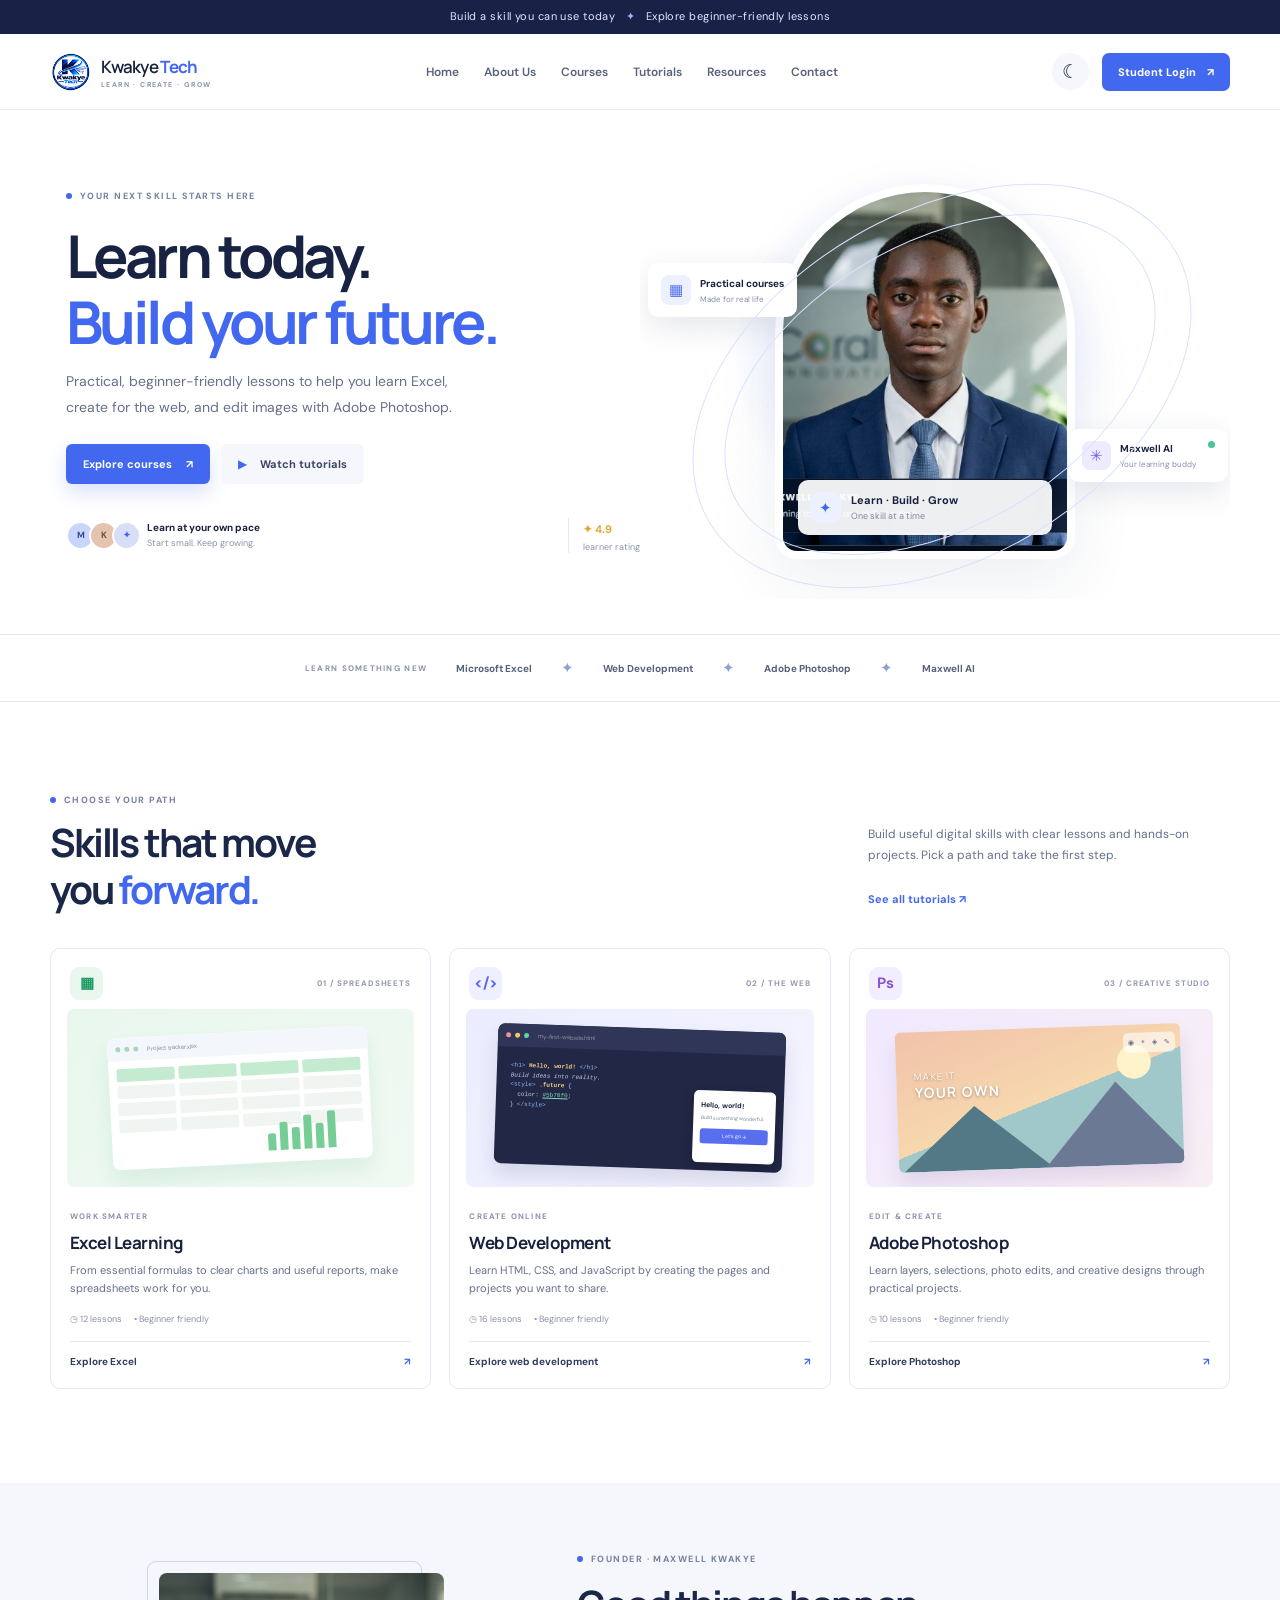
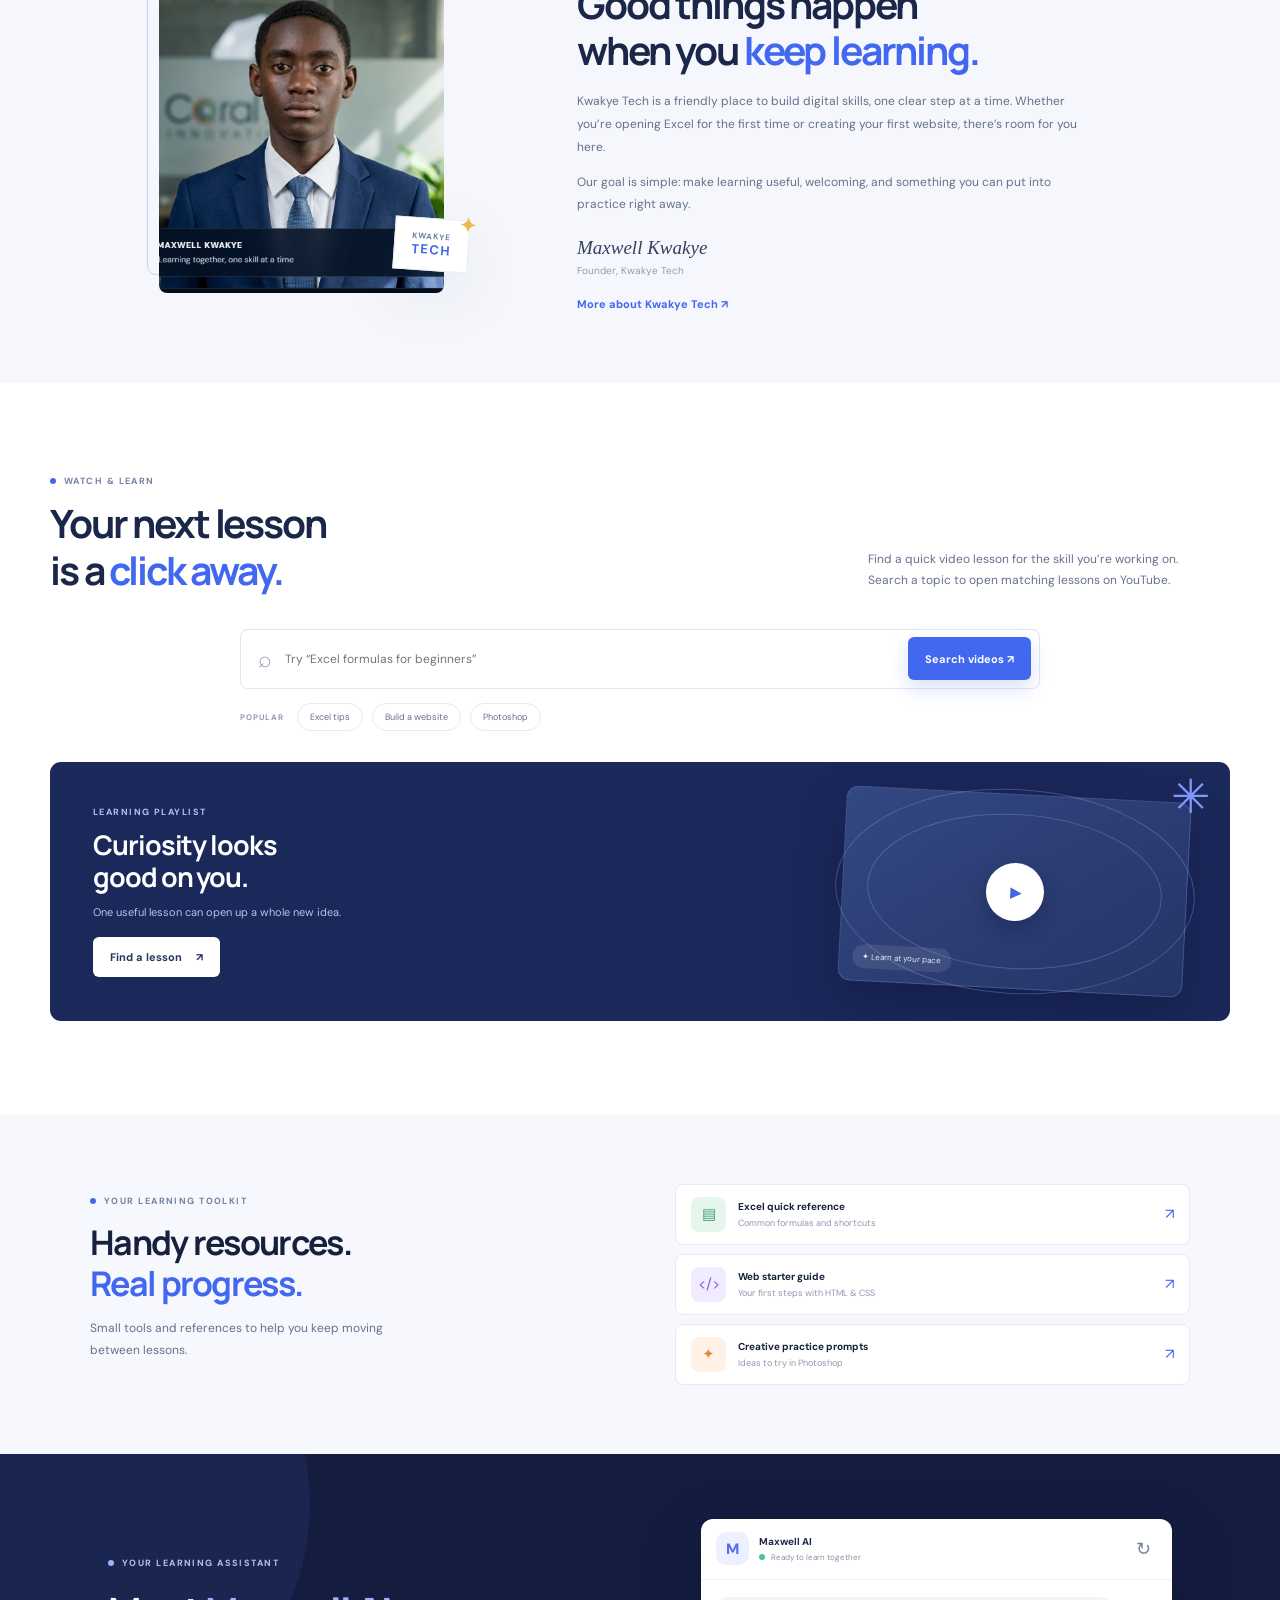
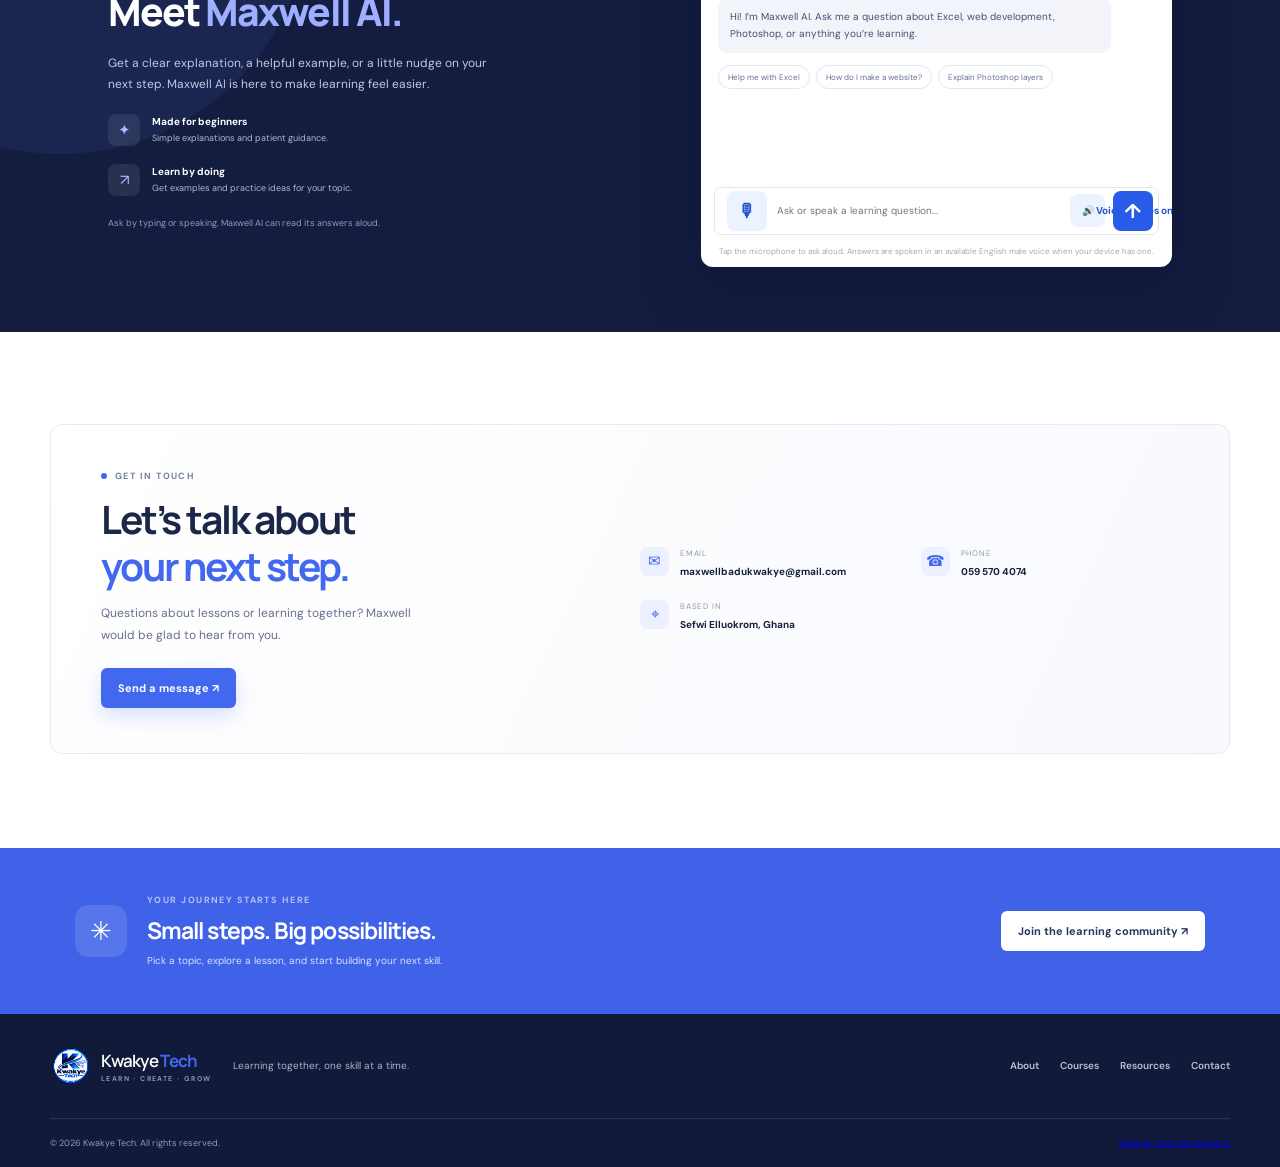
==== commit ab8d9e1c: "Add real Maxwell AI chat and voice controls" ====
--- a/index.html
+++ b/index.html
@@ -25,7 +25,7 @@
     <section class="about-band" id="about"><div class="section-wrap about-inner"><div class="about-photo"><img src="founder.png" alt="Maxwell Kwakye"><div class="about-stamp">KWAKYE<br><b>TECH</b><span>✦</span></div></div><div class="about-copy"><div class="eyebrow"><i></i> FOUNDER · MAXWELL KWAKYE</div><h2>Good things happen<br>when you <span>keep learning.</span></h2><p>Kwakye Tech is a friendly place to build digital skills, one clear step at a time. Whether you’re opening Excel for the first time or creating your first website, there’s room for you here.</p><p>Our goal is simple: make learning useful, welcoming, and something you can put into practice right away.</p><div class="signature">Maxwell Kwakye <span>Founder, Kwakye Tech</span></div><a href="#contact" class="text-link">More about Kwakye Tech ↗</a></div></div></section>
     <section class="section-wrap section-pad tutorials-section" id="tutorials"><div class="section-heading"><div><div class="eyebrow"><i></i> WATCH & LEARN</div><h2>Your next lesson<br>is a <span>click away.</span></h2></div><p class="heading-aside">Find a quick video lesson for the skill you’re working on. Search a topic to open matching lessons on YouTube.</p></div><form class="video-search" id="video-search"><span>⌕</span><input id="video-query" placeholder="Try “Excel formulas for beginners”" aria-label="Search video lessons"><button class="button primary">Search videos ↗</button></form><div class="popular"><span>POPULAR</span><button data-query="Excel tips for beginners">Excel tips</button><button data-query="How to build a website with HTML CSS">Build a website</button><button data-query="Photoshop for beginners">Photoshop</button></div><div class="tutorial-banner"><div><span class="eyebrow light">LEARNING PLAYLIST</span><h3>Curiosity looks<br>good on you.</h3><p>One useful lesson can open up a whole new idea.</p><a href="#video-search" class="button white">Find a lesson <span>↗</span></a></div><div class="playlist-art"><div class="play-circle">▶</div><div class="playlist-line line1"></div><div class="playlist-line line2"></div><div class="playlist-chip">✦ Learn at your pace</div></div><div class="banner-spark">✳</div></div></section>
     <section class="resources-band" id="resources"><div class="section-wrap resources-inner"><div><div class="eyebrow"><i></i> YOUR LEARNING TOOLKIT</div><h2>Handy resources.<br><span>Real progress.</span></h2><p>Small tools and references to help you keep moving between lessons.</p></div><div class="resource-list"><a href="#tutorials"><span class="resource-icon">▤</span><span><b>Excel quick reference</b><small>Common formulas and shortcuts</small></span><span class="resource-arrow">↗</span></a><a href="#tutorials"><span class="resource-icon purple">&lt;/&gt;</span><span><b>Web starter guide</b><small>Your first steps with HTML & CSS</small></span><span class="resource-arrow">↗</span></a><a href="#tutorials"><span class="resource-icon orange">✦</span><span><b>Creative practice prompts</b><small>Ideas to try in Photoshop</small></span><span class="resource-arrow">↗</span></a></div></div></section>
-    <section class="ai-section" id="maxwell-ai"><div class="section-wrap ai-inner"><div class="ai-copy"><div class="eyebrow light"><i></i> YOUR LEARNING ASSISTANT</div><h2>Meet <span>Maxwell AI.</span></h2><p>Get a clear explanation, a helpful example, or a little nudge on your next step. Maxwell AI is here to make learning feel easier.</p><div class="ai-benefit"><span>✦</span><div><b>Made for beginners</b><small>Simple explanations and patient guidance.</small></div></div><div class="ai-benefit"><span>↗</span><div><b>Learn by doing</b><small>Get examples and practice ideas for your topic.</small></div></div><small class="ai-note">Preview mode · Sample replies only</small></div><div class="chat-card"><div class="chat-head"><div class="bot-avatar">M</div><div><b>Maxwell AI</b><small><i></i> Ready to learn together</small></div><button aria-label="Clear chat" id="clear-chat">↻</button></div><div class="chat-messages" id="chat-messages"><div class="message bot-message">Hi! I’m Maxwell AI. What would you like to learn today?</div><div class="suggestions"><button>Excel formulas</button><button>Make a website</button><button>Photoshop layers</button></div></div><form id="chat-form" class="chat-compose"><input id="chat-input" placeholder="Ask a learning question..." aria-label="Ask Maxwell AI"><button aria-label="Send message">↑</button></form><div class="chat-foot">Sample assistant for this preview</div></div></div></section>
+    <section class="ai-section" id="maxwell-ai"><div class="section-wrap ai-inner"><div class="ai-copy"><div class="eyebrow light"><i></i> YOUR LEARNING ASSISTANT</div><h2>Meet <span>Maxwell AI.</span></h2><p>Get a clear explanation, a helpful example, or a little nudge on your next step. Maxwell AI is here to make learning feel easier.</p><div class="ai-benefit"><span>✦</span><div><b>Made for beginners</b><small>Simple explanations and patient guidance.</small></div></div><div class="ai-benefit"><span>↗</span><div><b>Learn by doing</b><small>Get examples and practice ideas for your topic.</small></div></div><small class="ai-note">Ask by typing or speaking. Maxwell AI can read its answers aloud.</small></div><div class="chat-card"><div class="chat-head"><div class="bot-avatar">M</div><div><b>Maxwell AI</b><small><i></i> Ready to learn together</small></div><button aria-label="Clear chat" id="clear-chat">↻</button></div><div class="chat-messages" id="chat-messages"><div class="message bot-message">Hi! I’m Maxwell AI. Ask me a question about Excel, web development, Photoshop, or anything you’re learning.</div><div class="suggestions"><button>Help me with Excel</button><button>How do I make a website?</button><button>Explain Photoshop layers</button></div></div><form id="chat-form" class="chat-compose"><button id="voice-record" type="button" aria-label="Record a question" title="Speak your question">🎙</button><input id="chat-input" placeholder="Ask or speak a learning question..." aria-label="Ask Maxwell AI"><button id="voice-replies" type="button" aria-pressed="true" aria-label="Turn voice replies off">🔊 Voice replies on</button><button type="submit" aria-label="Send message">↑</button></form><div class="chat-foot" id="voice-status" aria-live="polite">Tap the microphone to ask aloud. Answers are spoken in an available English male voice when your device has one.</div></div></div></section>
     <section class="contact-section section-wrap section-pad" id="contact"><div class="contact-card"><div class="contact-copy"><div class="eyebrow"><i></i> GET IN TOUCH</div><h2>Let’s talk about<br><span>your next step.</span></h2><p>Questions about lessons or learning together? Maxwell would be glad to hear from you.</p><a class="button primary" href="mailto:maxwellbadukwakye@gmail.com">Send a message ↗</a></div><div class="contact-details"><a href="mailto:maxwellbadukwakye@gmail.com"><span>✉</span><small>EMAIL</small><b>maxwellbadukwakye@gmail.com</b></a><a href="tel:0595704074"><span>☎</span><small>PHONE</small><b>059 570 4074</b></a><div><span>⌖</span><small>BASED IN</small><b>Sefwi Elluokrom, Ghana</b></div></div></div></section>
     <section class="cta-band"><div class="section-wrap cta-inner"><div class="cta-spark">✳</div><div><span class="eyebrow light">YOUR JOURNEY STARTS HERE</span><h2>Small steps. Big possibilities.</h2><p>Pick a topic, explore a lesson, and start building your next skill.</p></div><button class="button white" data-login>Join the learning community ↗</button></div></section>
   </main>
--- a/styles.css
+++ b/styles.css
@@ -1,3 +1,4 @@
 :root{--ink:#17213e;--muted:#65708c;--blue:#4168ef;--blue2:#6a83ff;--line:#e5eaf4;--paper:#fff;--wash:#f5f7fc;--navy:#121a39;--soft:#eef2ff;--shadow:0 22px 64px #1d2e5d14}*{box-sizing:border-box}html{scroll-behavior:smooth;scroll-padding-top:88px}body{margin:0;background:var(--paper);color:var(--ink);font-family:'DM Sans',sans-serif;font-size:15px}h1,h2,h3,.brand{font-family:Manrope,sans-serif}button,input{font:inherit}.announcement{height:34px;background:#182246;color:#e1e7ff;text-align:center;font-size:11px;letter-spacing:.04em;padding:9px}.announcement span{color:#9eb0ff;padding:0 7px}.site-header{height:76px;display:flex;align-items:center;justify-content:space-between;padding:0 max(calc((100vw - 1180px)/2),32px);border-bottom:1px solid #e9edf5;background:var(--paper);position:sticky;top:0;z-index:10}.brand{display:flex;align-items:center;text-decoration:none;color:var(--ink);font-size:17px;font-weight:600;letter-spacing:-.04em;white-space:nowrap}.brand img{width:42px;height:42px;object-fit:contain;margin-right:9px}.brand b{color:var(--blue)}.brand small{display:block;font:700 7px 'DM Sans',sans-serif;letter-spacing:.2em;color:#8792ae;margin-top:2px}.nav{display:flex;gap:25px}.nav a,.footer nav a{color:#58627a;text-decoration:none;font-size:12px;font-weight:600}.nav a:hover,.footer nav a:hover{color:var(--blue)}.head-actions{display:flex;align-items:center;gap:13px}.theme-toggle{border:0;background:var(--wash);color:var(--ink);width:37px;height:37px;border-radius:50%;cursor:pointer;font-size:19px}.login-button{background:var(--blue);border:0;color:white;border-radius:7px;padding:12px 16px;font-size:11px;font-weight:700;cursor:pointer}.login-button span{margin-left:8px}.menu-toggle{display:none}.section-wrap{max-width:1180px;margin:auto}.hero{min-height:520px;display:grid;grid-template-columns:1fr 1fr;align-items:center;padding-top:34px;padding-bottom:35px}.hero-copy{padding-left:16px;position:relative;z-index:1}.eyebrow{display:flex;align-items:center;gap:8px;color:#7480a1;font-size:9px;letter-spacing:.16em;font-weight:700}.eyebrow i{display:inline-block;background:var(--blue);width:6px;height:6px;border-radius:50%}.hero h1{font-size:59px;line-height:1.12;letter-spacing:-.06em;margin:21px 0 14px;color:#182344}.hero h1 span,.section-heading h2 span,.about-copy h2 span,.contact-copy h2 span{color:var(--blue)}.hero-copy>p{max-width:420px;color:var(--muted);line-height:1.8;font-size:14px;margin:0 0 24px}.hero-actions{display:flex;gap:11px}.button{border:0;border-radius:6px;display:inline-flex;align-items:center;gap:14px;padding:13px 17px;font-size:11px;font-weight:700;text-decoration:none;cursor:pointer}.button.primary{background:var(--blue);color:white;box-shadow:0 8px 20px #4168ef33}.button.primary:hover,.login-button:hover{background:#3157dd}.button.secondary{background:var(--wash);color:#3a4663}.play{color:var(--blue)}.hero-proof{display:flex;align-items:center;margin-top:34px;gap:10px}.avatars{display:flex;margin-right:2px}.avatars span{width:29px;height:29px;border-radius:50%;display:grid;place-items:center;margin-right:-6px;border:2px solid var(--paper);background:#cad5fb;color:#334797;font-size:9px;font-weight:700}.avatars span:nth-child(2){background:#e4c3af;color:#704f41}.avatars span:nth-child(3){background:#d8def6;color:var(--blue)}.hero-proof strong,.hero-proof small,.float-card b,.float-card small{display:block}.hero-proof strong{font-size:10px}.hero-proof small{font-size:9px;color:#8b94aa;margin-top:3px}.hero-rating{border-left:1px solid var(--line);padding-left:14px;margin-left:auto}.hero-rating b{color:#e3a632;font-size:11px}.hero-art{height:455px;position:relative;overflow:hidden}.art-glow{position:absolute;width:370px;height:370px;border-radius:50%;background:radial-gradient(circle,#e6ecff 0,#f2f5ff 55%,transparent 72%);top:30px;left:95px}.art-grid{position:absolute;inset:0;opacity:.22;background-image:radial-gradient(#7687c1 .7px,transparent .7px);background-size:15px 15px;mask-image:radial-gradient(ellipse at center,#000,transparent 70%)}.portrait-frame{position:absolute;width:300px;height:375px;left:135px;top:40px;border-radius:150px 150px 22px 22px;background:#e0e7ff;overflow:hidden;box-shadow:var(--shadow);border:8px solid #fff}.portrait-frame img{width:100%;height:100%;object-fit:cover;object-position:center 25%}.portrait-tag{position:absolute;bottom:16px;left:15px;right:15px;background:#ffffffed;padding:12px;border-radius:10px;display:flex;align-items:center;gap:10px}.portrait-tag b,.portrait-tag small{display:block}.portrait-tag b{font-size:11px}.portrait-tag small{font-size:9px;color:#7d879e;margin-top:3px}.tag-icon{background:#edf0ff;color:var(--blue);width:31px;height:31px;display:grid;place-items:center;border-radius:9px}.float-card{position:absolute;background:#fff;border-radius:10px;padding:12px 13px;box-shadow:0 10px 32px #26365c1e;display:flex;align-items:center;gap:9px}.float-card b{font-size:10px}.float-card small{font-size:8px;color:#8490a9;margin-top:4px}.card-course{top:119px;left:8px}.card-ai{right:2px;bottom:117px}.mini-icon{display:grid;place-items:center;width:30px;height:30px;border-radius:8px}.mini-icon.blue{background:#edf1ff;color:#4d6bef}.ai-spark{width:29px;height:29px;background:#eeeaff;color:#7c61e8;border-radius:8px;display:grid;place-items:center}.online-dot{width:7px;height:7px;background:#48c694;border-radius:50%;align-self:flex-start;margin-left:3px}.orbit{position:absolute;border:1px solid #d9e1ff;border-radius:50%;transform:rotate(-30deg)}.orbit-one{height:285px;width:470px;left:65px;top:98px}.orbit-two{height:348px;width:540px;left:32px;top:68px}.trust-strip{height:68px;border-top:1px solid var(--line);border-bottom:1px solid var(--line);display:flex;align-items:center;justify-content:center;gap:29px;color:#56617a}.trust-strip>span{font-size:8px;letter-spacing:.16em;color:#8993ab;font-weight:700}.trust-strip b{font-size:10px}.trust-strip i{font-style:normal;color:#92a0cf}.section-pad{padding-top:92px;padding-bottom:94px}.section-heading{display:flex;align-items:flex-end;justify-content:space-between;margin-bottom:35px}.section-heading h2,.about-copy h2,.contact-copy h2{font-size:39px;letter-spacing:-.055em;line-height:1.2;margin:13px 0 0;color:#1b2748}.heading-aside{max-width:350px;color:var(--muted);font-size:12px;line-height:1.8;margin:0 12px 2px 20px}.heading-aside .text-link{display:inline-block;margin-top:11px}.text-link{font-size:11px;color:var(--blue);font-weight:700;text-decoration:none}.course-grid{display:grid;grid-template-columns:repeat(3,1fr);gap:18px}.course-card{border:1px solid var(--line);border-radius:10px;overflow:hidden;background:var(--paper);transition:transform .2s,box-shadow .2s}.course-card:hover{transform:translateY(-4px);box-shadow:var(--shadow)}.course-top{padding:18px 19px 0;display:flex;align-items:center;justify-content:space-between}.course-icon{width:33px;height:33px;border-radius:9px;background:#e9f7ef;color:#209c65;display:grid;place-items:center;font-weight:700}.web .course-icon{background:#eef0ff;color:#5666e9}.photo .course-icon{background:#f2edff;color:#8755d4}.course-number{font-size:8px;color:#9199ac;letter-spacing:.12em;font-weight:700}.course-visual{height:178px;margin:9px 16px 0;border-radius:7px;position:relative;display:grid;place-items:center;overflow:hidden}.excel-visual{background:linear-gradient(140deg,#e8f7ee,#f1f9f3)}.sheet-window{background:#fff;border-radius:7px;width:75%;height:132px;box-shadow:0 12px 20px #1b8b4d17;overflow:hidden;transform:rotate(-3deg)}.sheet-bar,.code-top{height:23px;background:#f3f6fa;display:flex;align-items:center;padding:0 8px;gap:4px}.sheet-bar i,.code-top i{width:5px;height:5px;border-radius:50%;background:#a8d5b7}.sheet-bar span,.code-top span{font-size:6px;color:#8590a5;margin-left:5px}.sheet-grid{display:grid;grid-template-columns:repeat(4,1fr);padding:8px;gap:4px}.sheet-grid>*{height:13px;background:#f1f5f2;border-radius:2px}.sheet-grid b{background:#c4ebd0}.chart-bars{position:absolute;right:14%;bottom:12px;display:flex;gap:4px;align-items:flex-end;height:38px}.chart-bars i{width:8px;border-radius:2px 2px 0 0;background:#76ce96}.chart-bars i:nth-child(1){height:17px}.chart-bars i:nth-child(2){height:28px}.chart-bars i:nth-child(3){height:22px}.chart-bars i:nth-child(4){height:34px}.chart-bars i:nth-child(5){height:25px}.chart-bars i:nth-child(6){height:37px}.web-visual{background:linear-gradient(135deg,#ebedff,#f6f5ff)}.code-window{width:83%;height:140px;background:#212745;border-radius:7px;overflow:hidden;box-shadow:0 12px 20px #353b6b24;transform:rotate(2deg);position:relative}.code-top{background:#303657}.code-top i{background:#fa8e9a}.code-top i:nth-child(2){background:#f5c765}.code-top i:nth-child(3){background:#5fd3a6}.code-lines{padding:12px 9px;color:#c9cff3;font:6px monospace;line-height:.78}.code-lines p{margin:5px}.code-lines em{color:#89bbff;font-style:normal}.code-lines b{color:#f8d48a}.code-lines u{color:#84dcbb}.code-preview{position:absolute;right:8px;bottom:8px;width:82px;height:72px;background:#fff;border-radius:5px;padding:10px 7px;box-shadow:0 4px 12px #0003}.code-preview b{font-size:7px;display:block}.code-preview small{font-size:5px;display:block;margin-top:5px;color:#7b849a}.code-preview span{display:block;background:#596eef;color:white;padding:4px;border-radius:3px;font-size:5px;margin-top:7px;text-align:center}.photo-visual{background:linear-gradient(140deg,#f1eaff,#f8eff4)}.design-canvas{height:140px;width:82%;background:linear-gradient(160deg,#f1c2aa 0,#f7d8ae 52%,#a0c8ca 52%);border-radius:5px;position:relative;overflow:hidden;box-shadow:0 12px 20px #7d58a329;transform:rotate(-2deg)}.sun{position:absolute;right:30px;top:20px;border-radius:50%;width:34px;height:34px;background:#fff3ca}.mountain{position:absolute;bottom:0;width:150px;height:70px;background:#537986;clip-path:polygon(0 100%,48% 8%,100% 100%)}.m1{left:5px}.m2{right:-12px;height:91px;background:#6b7994}.design-label{position:absolute;left:18px;top:38px;color:#fff;font:9px Manrope;letter-spacing:.13em;text-shadow:0 1px 3px #0005}.design-label b{font-size:14px}.tool-rail{position:absolute;right:5px;top:8px;background:#fff9;border-radius:5px;padding:5px;font-size:7px;color:#626c89}.course-content{padding:17px 19px 20px}.course-kicker{font-size:8px;color:#8993aa;letter-spacing:.15em;font-weight:700}.course-content h3{margin:7px 0;font-size:17px;letter-spacing:-.03em}.course-content p{color:var(--muted);font-size:11px;line-height:1.7;min-height:38px;margin:0}.course-meta{display:flex;gap:12px;color:#8992a7;font-size:9px;margin:14px 0 16px}.course-link{display:flex;justify-content:space-between;text-decoration:none;border-top:1px solid var(--line);padding-top:13px;color:#303c5d;font-size:10px;font-weight:700}.course-link b{color:var(--blue)}.about-band{background:#f5f7fc}.about-inner{min-height:450px;padding:70px 50px;display:grid;grid-template-columns:.8fr 1.2fr;align-items:center;gap:75px}.about-photo{width:285px;height:320px;position:relative;margin:auto;border-radius:9px;overflow:visible}.about-photo:before{content:'';position:absolute;inset:-12px 22px 18px -12px;border:1px solid #c9d3f2;border-radius:9px}.about-photo img{position:relative;width:100%;height:100%;object-fit:cover;object-position:center 22%;border-radius:8px}.about-stamp{position:absolute;right:-25px;bottom:22px;background:#fff;border:1px solid var(--line);padding:12px 17px;color:#6e7da4;font:700 8px 'DM Sans';letter-spacing:.11em;box-shadow:var(--shadow);transform:rotate(4deg)}.about-stamp b{color:var(--blue);font-size:13px}.about-stamp span{position:absolute;right:-8px;top:-9px;color:#f1b949;font-size:20px}.about-copy h2{margin:16px 0}.about-copy>p{max-width:525px;color:var(--muted);font-size:12px;line-height:1.9;margin:12px 0}.signature{margin:21px 0 16px;color:#344161;font:italic 19px Georgia}.signature span{display:block;font:10px 'DM Sans';font-style:normal;color:#929bb0;margin-top:5px}.video-search{height:60px;border:1px solid #e0e5f0;border-radius:8px;display:flex;align-items:center;padding:7px 8px 7px 17px;gap:11px;max-width:800px;margin:0 auto}.video-search>span{color:#9ba4ba;font-size:23px}.video-search input{border:0;outline:0;flex:1;color:var(--ink);font-size:12px;background:transparent}.video-search .button{height:43px}.popular{max-width:800px;margin:14px auto 31px;display:flex;align-items:center;gap:9px}.popular>span{font-size:8px;letter-spacing:.12em;color:#929bb0;font-weight:700;margin-right:4px}.popular button{border:1px solid var(--line);border-radius:20px;padding:7px 12px;background:var(--paper);font-size:9px;color:#67718a;cursor:pointer}.popular button:hover{border-color:var(--blue);color:var(--blue)}.tutorial-banner{background:#1b285a;color:white;border-radius:11px;min-height:255px;padding:32px 43px;display:flex;align-items:center;justify-content:space-between;position:relative;overflow:hidden}.eyebrow.light{color:#b4c1f0}.eyebrow.light i{background:#9eb3ff}.tutorial-banner h3{font-size:27px;letter-spacing:-.04em;line-height:1.2;margin:11px 0}.tutorial-banner p{color:#b9c3e3;font-size:11px;margin:0 0 18px}.button.white{background:#fff;color:#29365e}.playlist-art{width:345px;height:195px;border:1px solid #6576bb66;border-radius:12px;background:linear-gradient(145deg,#334781,#253466);position:relative;display:grid;place-items:center;transform:rotate(3deg);box-shadow:0 20px 50px #080f2c55}.play-circle{width:58px;height:58px;background:#fff;color:#4567df;border-radius:50%;display:grid;place-items:center;padding-left:4px;box-shadow:0 8px 20px #10194555;z-index:1}.playlist-line{position:absolute;border:1px solid #9aabe74d;border-radius:50%;height:205px;width:360px}.line2{height:155px;width:295px}.playlist-chip{position:absolute;bottom:12px;left:13px;border-radius:20px;padding:7px 10px;background:#ffffff18;color:#e4e9ff;font-size:8px}.banner-spark{font-size:47px;color:#8298f9;position:absolute;right:20px;top:4px}.resources-band{background:#f6f8fd}.resources-inner{padding:69px 40px;display:grid;grid-template-columns:1fr 1fr;align-items:center;gap:70px}.resources-inner h2{font-size:34px;line-height:1.2;letter-spacing:-.05em;margin:15px 0}.resources-inner h2 span{color:var(--blue)}.resources-inner>div:first-child p{font-size:12px;color:var(--muted);max-width:300px;line-height:1.8}.resource-list{display:grid;gap:9px}.resource-list>a,.resource-list>div{display:flex;align-items:center;background:var(--paper);border:1px solid var(--line);border-radius:8px;padding:12px 15px;text-decoration:none;color:var(--ink);gap:12px}.resource-icon{width:35px;height:35px;border-radius:8px;background:#e7f6ec;color:#36a36b;display:grid;place-items:center}.resource-icon.purple{background:#f0ebff;color:#865de2}.resource-icon.orange{background:#fff1e5;color:#df8b43}.resource-list b,.resource-list small{display:block}.resource-list b{font-size:10px}.resource-list small{font-size:9px;color:#9099ad;margin-top:4px}.resource-arrow{margin-left:auto;color:var(--blue)}.ai-section{background:#141d40;color:#fff;position:relative;overflow:hidden}.ai-section:before{content:'';position:absolute;width:500px;height:500px;border-radius:50%;background:#2938764a;left:-190px;top:-200px}.ai-inner{min-height:430px;padding:65px 58px;display:grid;grid-template-columns:1fr .9fr;align-items:center;gap:70px;position:relative}.ai-copy h2{font:800 39px Manrope;letter-spacing:-.05em;margin:15px 0}.ai-copy h2 span{color:#9eafff}.ai-copy>p{font-size:12px;line-height:1.8;color:#c1c9e0;max-width:390px}.ai-benefit{display:flex;align-items:center;gap:12px;margin-top:18px}.ai-benefit>span{width:32px;height:32px;border-radius:8px;background:#ffffff17;color:#aabbff;display:grid;place-items:center}.ai-benefit b,.ai-benefit small{display:block}.ai-benefit b{font-size:10px}.ai-benefit small{color:#adb7d2;font-size:9px;margin-top:4px}.ai-note{display:block;margin-top:21px;color:#8e9bbf;font-size:9px}.chat-card{background:#fff;color:#1b2748;border-radius:12px;box-shadow:0 22px 60px #0b112c70;overflow:hidden}.chat-head{height:61px;border-bottom:1px solid #edf0f5;display:flex;align-items:center;padding:0 15px;gap:10px}.bot-avatar{width:33px;height:33px;border-radius:10px;background:#edf0ff;color:#536df0;display:grid;place-items:center;font-weight:800}.chat-head b,.chat-head small{display:block}.chat-head b{font-size:10px}.chat-head small{font-size:8px;color:#8993a8;margin-top:4px}.chat-head small i{display:inline-block;width:6px;height:6px;background:#47c695;border-radius:50%;margin-right:4px}.chat-head button{margin-left:auto;border:0;background:transparent;color:#77839e;font-size:18px;cursor:pointer}.chat-messages{height:207px;padding:17px;overflow:auto}.message{max-width:90%;border-radius:10px;padding:11px 12px;font-size:10px;line-height:1.7;margin-bottom:12px}.bot-message{background:#f2f4fa;color:#45516f}.user-message{background:#4969ed;color:#fff;margin-left:auto}.suggestions{display:flex;flex-wrap:wrap;gap:6px}.suggestions button{background:#fff;border:1px solid #e3e7f0;border-radius:20px;padding:6px 9px;font-size:8px;color:#61708f;cursor:pointer}.suggestions button:hover{border-color:#6075ed;color:#4969ed}.chat-compose{height:48px;border:1px solid #e2e7f0;border-radius:7px;margin:0 13px;display:flex;padding:4px 5px 4px 12px}.chat-compose input{flex:1;border:0;outline:0;font-size:10px;min-width:0;color:var(--ink)}.chat-compose button{width:35px;background:#4969ed;color:white;border:0;border-radius:6px;font-size:17px;cursor:pointer}.chat-foot{text-align:center;color:#a0a8b8;font-size:8px;padding:10px}.contact-card{border:1px solid var(--line);border-radius:12px;padding:45px 50px;display:grid;grid-template-columns:1fr 1fr;align-items:center;background:linear-gradient(115deg,var(--paper),#f8f9fe)}.contact-copy h2{margin:14px 0}.contact-copy p{color:var(--muted);font-size:12px;line-height:1.8;max-width:330px;margin-bottom:21px}.contact-details{display:grid;grid-template-columns:1fr 1fr;gap:22px}.contact-details>*,.contact-details>a{position:relative;padding-left:40px;text-decoration:none;color:var(--ink)}.contact-details>*>span{position:absolute;left:0;top:0;width:29px;height:29px;background:#edf0ff;color:var(--blue);border-radius:8px;display:grid;place-items:center}.contact-details small,.contact-details b{display:block}.contact-details small{font-size:8px;color:#929bb0;letter-spacing:.1em;margin:1px 0 7px}.contact-details b{font-size:10px}.cta-band{background:#3f62e8;color:white}.cta-inner{min-height:166px;display:flex;align-items:center;gap:20px;padding:25px 25px}.cta-spark{width:52px;height:52px;border-radius:14px;background:#ffffff20;display:grid;place-items:center;font-size:26px}.cta-inner h2{font-size:23px;letter-spacing:-.04em;margin:8px 0}.cta-inner p{font-size:10px;color:#d8e0ff;margin:0}.cta-inner .button{margin-left:auto}.footer{background:#111a38;color:#d9dff2}.footer-main{display:flex;align-items:center;gap:22px;min-height:105px;border-bottom:1px solid #ffffff1b}.footer .brand{color:#fff}.footer .brand small{color:#8995b8}.footer-main>p{font-size:10px;color:#aab4d0}.footer nav{margin-left:auto;display:flex;gap:21px}.footer nav a{color:#b7c0d9;font-size:10px}.footer-bottom{height:48px;display:flex;justify-content:space-between;align-items:center;font-size:9px;color:#8f9ab8}.footer-bottom b{color:#93a6ff;margin-left:5px}.modal{display:none;position:fixed;inset:0;z-index:20;align-items:center;justify-content:center;padding:18px}.modal.open{display:flex}.modal-shade{position:absolute;inset:0;background:#0a1129a8;backdrop-filter:blur(4px)}.login-card{position:relative;width:min(100%,390px);background:#fff;border-radius:14px;padding:33px 32px;box-shadow:0 30px 90px #0004}.modal-close{position:absolute;right:17px;top:14px;background:transparent;border:0;font-size:25px;color:#79839b;cursor:pointer}.login-logo{width:43px;height:43px;object-fit:contain;margin-bottom:16px}.login-card h2{font-size:25px;letter-spacing:-.04em;margin:11px 0 6px}.login-card>p{font-size:11px;line-height:1.7;color:var(--muted);margin:0 0 18px}.login-card label{display:block;font-size:9px;color:#65708b;font-weight:700;margin:12px 0}.login-card label input{display:block;width:100%;height:41px;border:1px solid var(--line);border-radius:6px;padding:0 10px;margin-top:6px;font-size:11px;outline-color:var(--blue)}.login-submit{width:100%;justify-content:center;margin-top:4px}.login-foot{display:block;text-align:center;color:#929bb0;font-size:8px;margin-top:12px}.dark{--ink:#e7eafa;--muted:#a5afc9;--line:#303b5e;--paper:#151d3b;--wash:#1d274b;--soft:#253260;--shadow:0 22px 64px #0004;background:#111832;color:var(--ink)}.dark .site-header{border-color:#303b5e}.dark .brand,.dark .hero h1,.dark .section-heading h2,.dark .about-copy h2,.dark .contact-copy h2,.dark .course-link,.dark .course-content h3,.dark .resources-inner h2{color:#e7eafa}.dark .hero-art .portrait-frame{border-color:#20294b}.dark .course-card,.dark .contact-card,.dark .resource-list>a{background:#182142}.dark .about-band,.dark .resources-band{background:#151d3b}.dark .tutorials-section{background:#111832}.dark .contact-card{background:linear-gradient(115deg,#151d3b,#1b2548)}.dark .login-card{background:#182142;color:#e7eafa}.dark .login-card h2{color:#e7eafa}.dark .login-card label{color:#bac4de}.dark .login-card input{background:#111832;color:white;border-color:#3c4869}.dark .sheet-window,.dark .portrait-tag{background:#fff}.dark .popular button{background:#182142;color:#c2cbe1}.dark .chat-card{background:#fff;color:#1b2748}.dark .hero h1{color:#e7eafa}.dark .trust-strip{color:#b7c2df}.dark .theme-toggle{background:#26345d;color:#ffd36b}
 @media(max-width:900px){.site-header{padding:0 22px}.nav{gap:13px}.nav a{font-size:10px}.hero{padding-left:20px;padding-right:20px}.hero h1{font-size:49px}.hero-art{transform:scale(.9);transform-origin:center}.section-wrap{max-width:760px}.course-grid{gap:11px}.course-content{padding-left:13px;padding-right:13px}.course-content p{min-height:54px}.about-inner{gap:35px;padding-left:35px;padding-right:35px}.ai-inner{gap:36px;padding-left:35px;padding-right:35px}.contact-card{padding:36px 30px}.contact-details{gap:18px}}
 @media(max-width:660px){html{scroll-padding-top:70px}.announcement{font-size:9px;height:31px;padding:8px}.site-header{height:66px;padding:0 16px}.brand{font-size:15px}.brand img{width:36px;height:36px}.menu-toggle{display:block;margin-left:auto;margin-right:11px;background:none;border:0;color:var(--ink);font-size:19px}.nav{display:none;position:absolute;left:0;right:0;top:65px;background:var(--paper);padding:16px 20px 20px;box-shadow:0 16px 20px #12204b18;grid-template-columns:1fr 1fr;gap:17px}.nav.open{display:grid}.nav a{font-size:12px}.head-actions{gap:7px}.theme-toggle{width:33px;height:33px}.login-button{padding:10px;font-size:9px}.hero{grid-template-columns:1fr;padding:47px 22px 8px;min-height:0}.hero-copy{padding:0}.hero h1{font-size:47px;margin-top:17px}.hero-copy>p{font-size:12px}.hero-proof{margin-top:26px}.hero-art{height:360px;transform:scale(.83);transform-origin:top center;margin-top:8px;margin-bottom:-45px}.portrait-frame{left:calc(50% - 150px);top:24px}.art-glow{left:calc(50% - 185px);top:12px}.card-course{left:calc(50% - 185px);top:92px}.card-ai{right:calc(50% - 190px);bottom:95px}.orbit-one{left:calc(50% - 235px);top:77px}.orbit-two{left:calc(50% - 270px);top:48px}.trust-strip{overflow:auto;justify-content:flex-start;padding:0 20px;gap:18px;white-space:nowrap;height:57px}.trust-strip>span{font-size:7px}.trust-strip b{font-size:9px}.section-pad{padding:65px 20px}.section-heading{display:block;margin-bottom:24px}.section-heading h2,.about-copy h2,.contact-copy h2{font-size:32px}.heading-aside{margin:14px 0 0;max-width:390px}.course-grid{grid-template-columns:1fr;gap:13px}.course-visual{height:190px}.course-content p{min-height:0}.about-inner{grid-template-columns:1fr;padding:55px 23px;gap:43px}.about-photo{width:245px;height:275px}.about-copy h2{margin:14px 0}.video-search{height:55px;padding-left:11px;gap:7px}.video-search input{font-size:10px}.video-search .button{padding:10px;font-size:9px;gap:5px}.popular{overflow:auto;white-space:nowrap;padding-bottom:4px}.tutorial-banner{padding:26px 22px;min-height:240px}.tutorial-banner h3{font-size:24px}.tutorial-banner p{max-width:190px;line-height:1.6}.playlist-art{position:absolute;right:-105px;bottom:-13px;width:265px;height:155px;opacity:.55}.tutorial-banner>div:first-child{position:relative;z-index:1}.resources-inner{grid-template-columns:1fr;padding:57px 22px;gap:23px}.resources-inner h2{font-size:30px}.ai-inner{grid-template-columns:1fr;padding:57px 22px;gap:26px}.ai-copy h2{font-size:34px}.chat-messages{height:180px}.contact-section{padding:55px 20px}.contact-card{grid-template-columns:1fr;padding:29px 23px;gap:30px}.contact-details{grid-template-columns:1fr 1fr;gap:18px 10px}.contact-details b{font-size:9px;word-break:break-word}.cta-inner{padding:28px 22px;flex-wrap:wrap}.cta-spark{width:42px;height:42px}.cta-inner>div:nth-child(2){width:calc(100% - 65px)}.cta-inner h2{font-size:20px}.cta-inner .button{margin:0 0 0 61px}.footer-main{padding:23px 20px;display:grid;grid-template-columns:1fr 1fr;gap:14px}.footer-main>p{margin:0;font-size:9px}.footer nav{grid-column:1/-1;margin:4px 0 0;display:flex;flex-wrap:wrap;gap:15px}.footer-bottom{padding:0 20px;font-size:8px}.login-card{padding:29px 23px}}
+.chat-compose{display:flex;align-items:center;gap:8px}.chat-compose input{min-width:0;flex:1}.chat-compose>button{border:0;border-radius:8px;background:#edf2ff;color:#2455cc;padding:10px 12px;cursor:pointer;font-weight:700}.chat-compose>button[type=submit]{width:40px;height:40px;padding:0;background:#275be8;color:#fff;font-size:20px}.chat-compose>button:disabled{opacity:.55;cursor:wait}.chat-compose #voice-replies{font-size:10px;white-space:nowrap}.chat-compose #voice-record{width:40px;height:40px;padding:0;font-size:18px}.chat-compose #voice-record.recording{background:#ffe8e8;color:#c52432;animation:pulse-record 1.1s infinite}.chat-foot{min-height:18px;line-height:1.5}.is-typing{opacity:.7;font-style:italic}@keyframes pulse-record{50%{box-shadow:0 0 0 5px #e7474733}}@media(max-width:660px){.chat-compose{gap:5px}.chat-compose #voice-replies{font-size:0;padding:9px}.chat-compose #voice-replies:first-letter{font-size:14px}.chat-compose input{font-size:10px}}
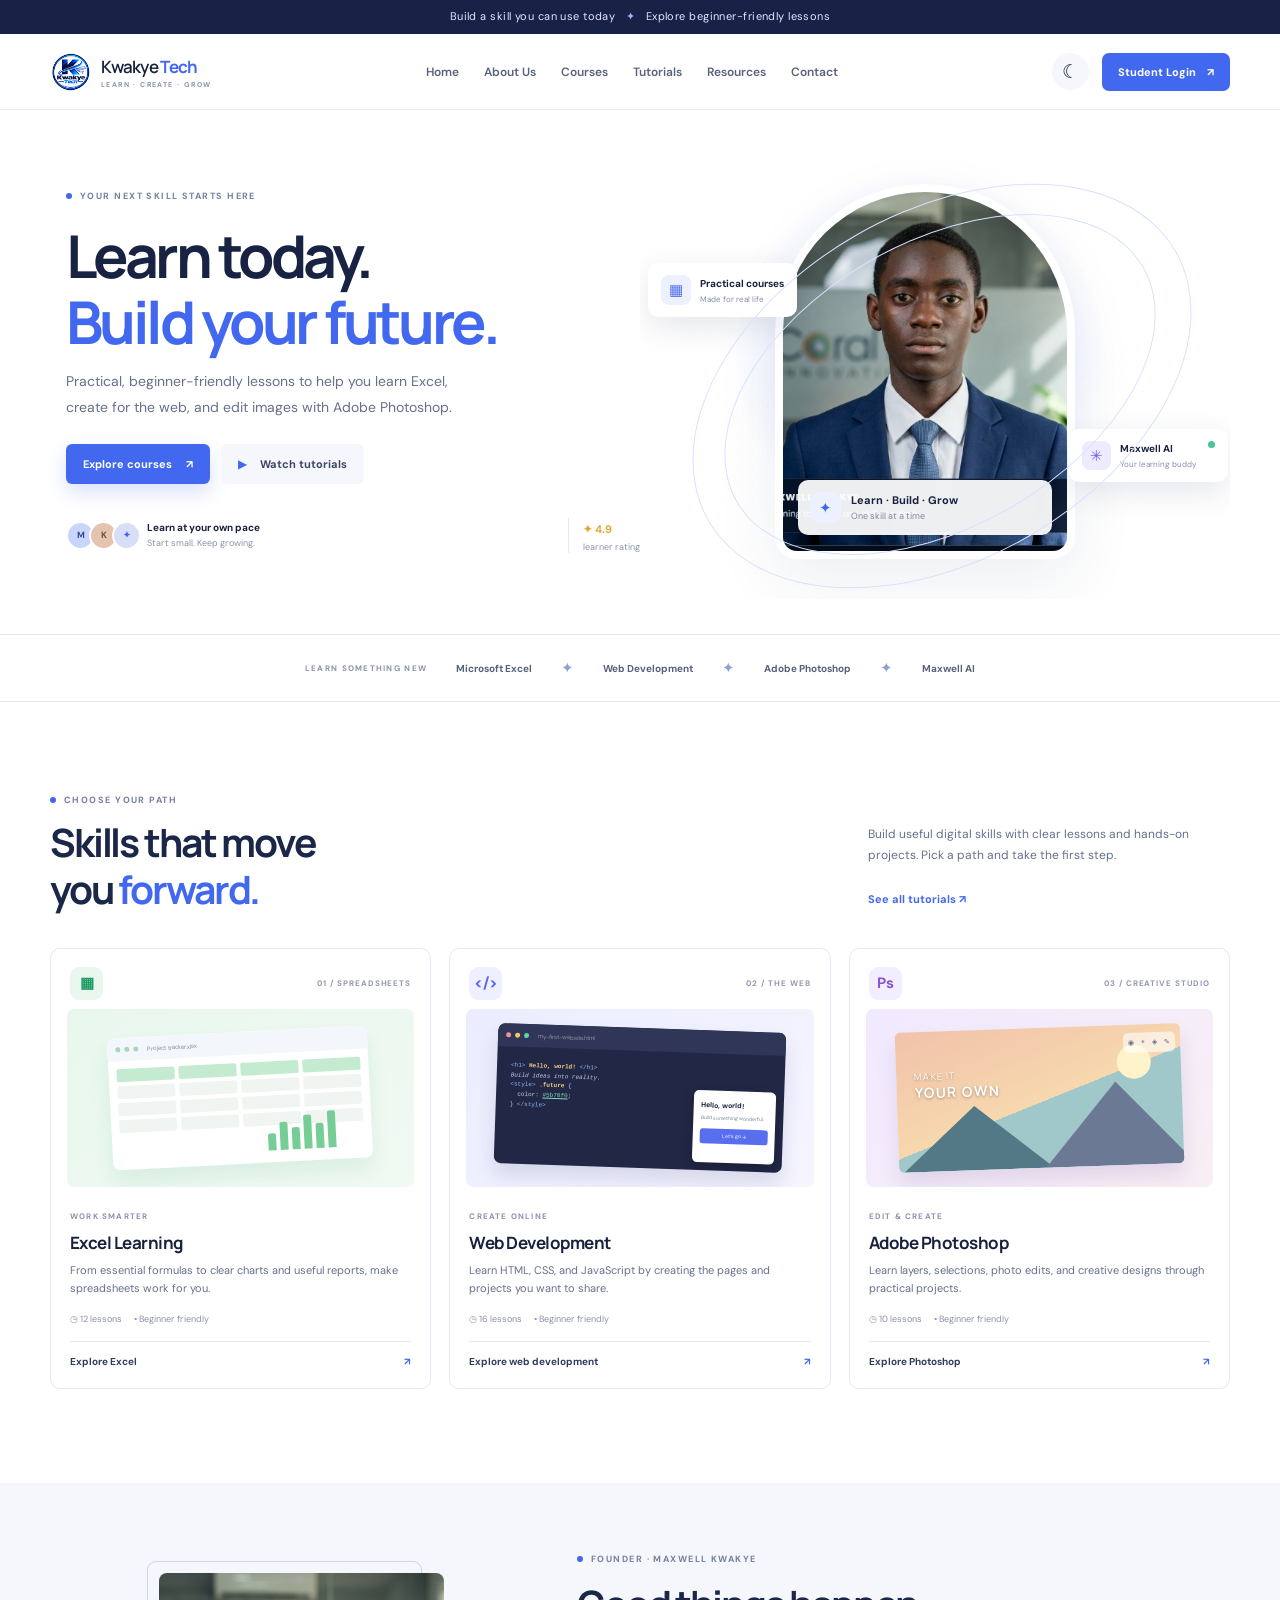
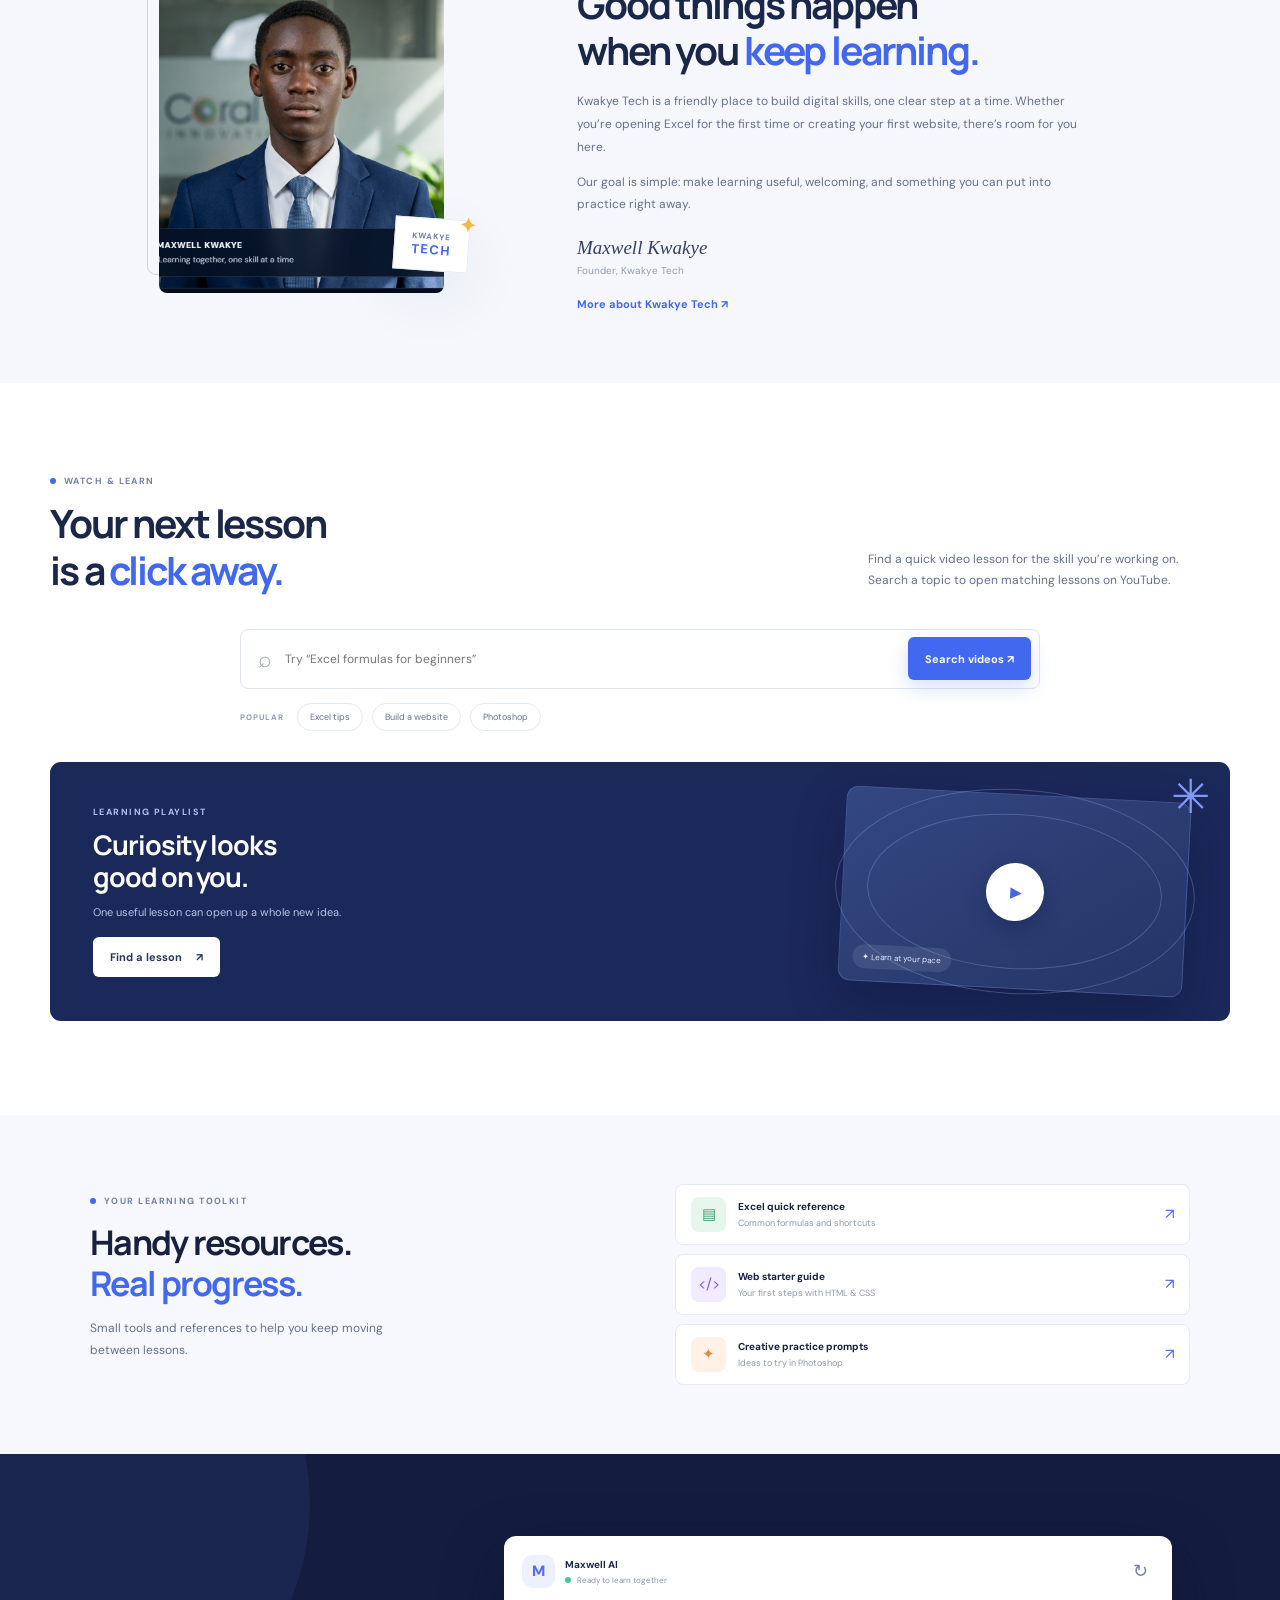
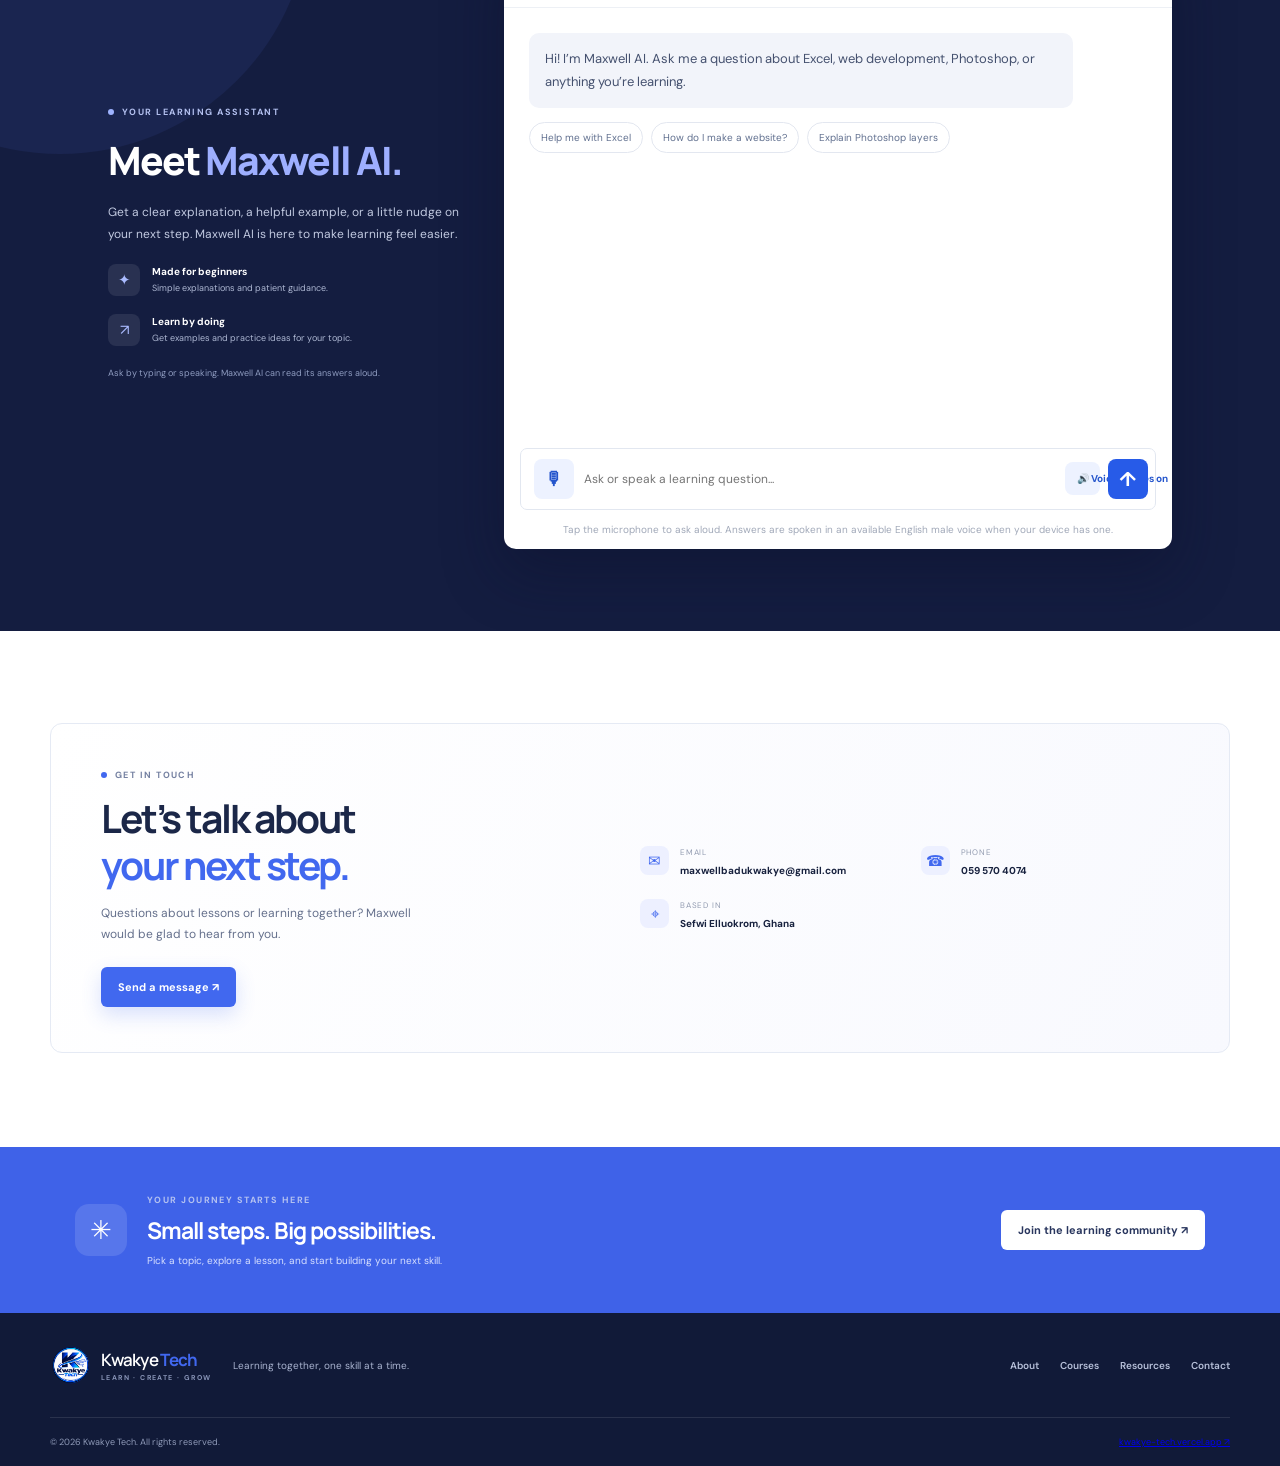
==== commit 344cc701: "Link courses to YouTube lessons" ====
--- a/index.html
+++ b/index.html
@@ -18,9 +18,9 @@
       <div class="hero-art"><div class="art-glow"></div><div class="art-grid"></div><div class="portrait-frame"><img src="founder.png" alt="Maxwell Kwakye, founder of Kwakye Tech"><div class="portrait-tag"><span class="tag-icon">✦</span><span><b>Learn · Build · Grow</b><small>One skill at a time</small></span></div></div><div class="float-card card-course"><span class="mini-icon blue">▦</span><span><b>Practical courses</b><small>Made for real life</small></span></div><div class="float-card card-ai"><span class="ai-spark">✳</span><span><b>Maxwell AI</b><small>Your learning buddy</small></span><span class="online-dot"></span></div><div class="orbit orbit-one"></div><div class="orbit orbit-two"></div></div></section>
     <div class="trust-strip"><span>LEARN SOMETHING NEW</span><b>Microsoft Excel</b><i>✦</i><b>Web Development</b><i>✦</i><b>Adobe Photoshop</b><i>✦</i><b>Maxwell AI</b></div>
     <section class="section-wrap section-pad" id="courses"><div class="section-heading"><div><div class="eyebrow"><i></i> CHOOSE YOUR PATH</div><h2>Skills that move<br>you <span>forward.</span></h2></div><div class="heading-aside"><p>Build useful digital skills with clear lessons and hands-on projects. Pick a path and take the first step.</p><a href="#tutorials" class="text-link">See all tutorials ↗</a></div></div>
-      <div class="course-grid"><article class="course-card excel"><div class="course-top"><div class="course-icon">▦</div><span class="course-number">01 / SPREADSHEETS</span></div><div class="course-visual excel-visual"><div class="sheet-window"><div class="sheet-bar"><i></i><i></i><i></i><span>Project tracker.xlsx</span></div><div class="sheet-grid"><b></b><b></b><b></b><b></b><i></i><i></i><i></i><i></i><i></i><i></i><i></i><i></i><i></i><i></i><i></i><i></i></div><div class="chart-bars"><i></i><i></i><i></i><i></i><i></i><i></i></div></div></div><div class="course-content"><span class="course-kicker">WORK SMARTER</span><h3>Excel Learning</h3><p>From essential formulas to clear charts and useful reports, make spreadsheets work for you.</p><div class="course-meta"><span>◷ 12 lessons</span><span>• Beginner friendly</span></div><a href="#tutorials" class="course-link">Explore Excel <b>↗</b></a></div></article>
-      <article class="course-card web"><div class="course-top"><div class="course-icon">&lt;/&gt;</div><span class="course-number">02 / THE WEB</span></div><div class="course-visual web-visual"><div class="code-window"><div class="code-top"><i></i><i></i><i></i><span>my-first-website.html</span></div><div class="code-lines"><p><em>&lt;h1&gt;</em> <b>Hello, world!</b> <em>&lt;/h1&gt;</em></p><p><i>Build ideas into reality.</i></p><p><em>&lt;style&gt;</em> <b>.future</b> {</p><p>  color: <u>#5b70f0</u>;</p><p>} <em>&lt;/style&gt;</em></p></div><div class="code-preview"><b>Hello, world!</b><small>Build something wonderful.</small><span>Let’s go →</span></div></div></div><div class="course-content"><span class="course-kicker">CREATE ONLINE</span><h3>Web Development</h3><p>Learn HTML, CSS, and JavaScript by creating the pages and projects you want to share.</p><div class="course-meta"><span>◷ 16 lessons</span><span>• Beginner friendly</span></div><a href="#tutorials" class="course-link">Explore web development <b>↗</b></a></div></article>
-      <article class="course-card photo"><div class="course-top"><div class="course-icon">Ps</div><span class="course-number">03 / CREATIVE STUDIO</span></div><div class="course-visual photo-visual"><div class="design-canvas"><div class="sun"></div><div class="mountain m1"></div><div class="mountain m2"></div><div class="design-label">MAKE IT<br><b>YOUR OWN</b></div><div class="tool-rail">◉　⌖　◈　✎</div></div></div><div class="course-content"><span class="course-kicker">EDIT & CREATE</span><h3>Adobe Photoshop</h3><p>Learn layers, selections, photo edits, and creative designs through practical projects.</p><div class="course-meta"><span>◷ 10 lessons</span><span>• Beginner friendly</span></div><a href="#tutorials" class="course-link">Explore Photoshop <b>↗</b></a></div></article></div>
+      <div class="course-grid"><article class="course-card excel"><div class="course-top"><div class="course-icon">▦</div><span class="course-number">01 / SPREADSHEETS</span></div><div class="course-visual excel-visual"><div class="sheet-window"><div class="sheet-bar"><i></i><i></i><i></i><span>Project tracker.xlsx</span></div><div class="sheet-grid"><b></b><b></b><b></b><b></b><i></i><i></i><i></i><i></i><i></i><i></i><i></i><i></i><i></i><i></i><i></i><i></i></div><div class="chart-bars"><i></i><i></i><i></i><i></i><i></i><i></i></div></div></div><div class="course-content"><span class="course-kicker">WORK SMARTER</span><h3>Excel Learning</h3><p>From essential formulas to clear charts and useful reports, make spreadsheets work for you.</p><div class="course-meta"><span>◷ 12 lessons</span><span>• Beginner friendly</span></div><a href="https://www.youtube.com/results?search_query=Excel+lessons+for+beginners" class="course-link" target="_blank" rel="noopener noreferrer">Explore Excel <b>↗</b></a></div></article>
+      <article class="course-card web"><div class="course-top"><div class="course-icon">&lt;/&gt;</div><span class="course-number">02 / THE WEB</span></div><div class="course-visual web-visual"><div class="code-window"><div class="code-top"><i></i><i></i><i></i><span>my-first-website.html</span></div><div class="code-lines"><p><em>&lt;h1&gt;</em> <b>Hello, world!</b> <em>&lt;/h1&gt;</em></p><p><i>Build ideas into reality.</i></p><p><em>&lt;style&gt;</em> <b>.future</b> {</p><p>  color: <u>#5b70f0</u>;</p><p>} <em>&lt;/style&gt;</em></p></div><div class="code-preview"><b>Hello, world!</b><small>Build something wonderful.</small><span>Let’s go →</span></div></div></div><div class="course-content"><span class="course-kicker">CREATE ONLINE</span><h3>Web Development</h3><p>Learn HTML, CSS, and JavaScript by creating the pages and projects you want to share.</p><div class="course-meta"><span>◷ 16 lessons</span><span>• Beginner friendly</span></div><a href="https://www.youtube.com/results?search_query=web+development+lessons+for+beginners" class="course-link" target="_blank" rel="noopener noreferrer">Explore web development <b>↗</b></a></div></article>
+      <article class="course-card photo"><div class="course-top"><div class="course-icon">Ps</div><span class="course-number">03 / CREATIVE STUDIO</span></div><div class="course-visual photo-visual"><div class="design-canvas"><div class="sun"></div><div class="mountain m1"></div><div class="mountain m2"></div><div class="design-label">MAKE IT<br><b>YOUR OWN</b></div><div class="tool-rail">◉　⌖　◈　✎</div></div></div><div class="course-content"><span class="course-kicker">EDIT & CREATE</span><h3>Adobe Photoshop</h3><p>Learn layers, selections, photo edits, and creative designs through practical projects.</p><div class="course-meta"><span>◷ 10 lessons</span><span>• Beginner friendly</span></div><a href="https://www.youtube.com/results?search_query=Adobe+Photoshop+lessons+for+beginners" class="course-link" target="_blank" rel="noopener noreferrer">Explore Photoshop <b>↗</b></a></div></article></div>
     </section>
     <section class="about-band" id="about"><div class="section-wrap about-inner"><div class="about-photo"><img src="founder.png" alt="Maxwell Kwakye"><div class="about-stamp">KWAKYE<br><b>TECH</b><span>✦</span></div></div><div class="about-copy"><div class="eyebrow"><i></i> FOUNDER · MAXWELL KWAKYE</div><h2>Good things happen<br>when you <span>keep learning.</span></h2><p>Kwakye Tech is a friendly place to build digital skills, one clear step at a time. Whether you’re opening Excel for the first time or creating your first website, there’s room for you here.</p><p>Our goal is simple: make learning useful, welcoming, and something you can put into practice right away.</p><div class="signature">Maxwell Kwakye <span>Founder, Kwakye Tech</span></div><a href="#contact" class="text-link">More about Kwakye Tech ↗</a></div></div></section>
     <section class="section-wrap section-pad tutorials-section" id="tutorials"><div class="section-heading"><div><div class="eyebrow"><i></i> WATCH & LEARN</div><h2>Your next lesson<br>is a <span>click away.</span></h2></div><p class="heading-aside">Find a quick video lesson for the skill you’re working on. Search a topic to open matching lessons on YouTube.</p></div><form class="video-search" id="video-search"><span>⌕</span><input id="video-query" placeholder="Try “Excel formulas for beginners”" aria-label="Search video lessons"><button class="button primary">Search videos ↗</button></form><div class="popular"><span>POPULAR</span><button data-query="Excel tips for beginners">Excel tips</button><button data-query="How to build a website with HTML CSS">Build a website</button><button data-query="Photoshop for beginners">Photoshop</button></div><div class="tutorial-banner"><div><span class="eyebrow light">LEARNING PLAYLIST</span><h3>Curiosity looks<br>good on you.</h3><p>One useful lesson can open up a whole new idea.</p><a href="#video-search" class="button white">Find a lesson <span>↗</span></a></div><div class="playlist-art"><div class="play-circle">▶</div><div class="playlist-line line1"></div><div class="playlist-line line2"></div><div class="playlist-chip">✦ Learn at your pace</div></div><div class="banner-spark">✳</div></div></section>
--- a/styles.css
+++ b/styles.css
@@ -2,3 +2,25 @@
 @media(max-width:900px){.site-header{padding:0 22px}.nav{gap:13px}.nav a{font-size:10px}.hero{padding-left:20px;padding-right:20px}.hero h1{font-size:49px}.hero-art{transform:scale(.9);transform-origin:center}.section-wrap{max-width:760px}.course-grid{gap:11px}.course-content{padding-left:13px;padding-right:13px}.course-content p{min-height:54px}.about-inner{gap:35px;padding-left:35px;padding-right:35px}.ai-inner{gap:36px;padding-left:35px;padding-right:35px}.contact-card{padding:36px 30px}.contact-details{gap:18px}}
 @media(max-width:660px){html{scroll-padding-top:70px}.announcement{font-size:9px;height:31px;padding:8px}.site-header{height:66px;padding:0 16px}.brand{font-size:15px}.brand img{width:36px;height:36px}.menu-toggle{display:block;margin-left:auto;margin-right:11px;background:none;border:0;color:var(--ink);font-size:19px}.nav{display:none;position:absolute;left:0;right:0;top:65px;background:var(--paper);padding:16px 20px 20px;box-shadow:0 16px 20px #12204b18;grid-template-columns:1fr 1fr;gap:17px}.nav.open{display:grid}.nav a{font-size:12px}.head-actions{gap:7px}.theme-toggle{width:33px;height:33px}.login-button{padding:10px;font-size:9px}.hero{grid-template-columns:1fr;padding:47px 22px 8px;min-height:0}.hero-copy{padding:0}.hero h1{font-size:47px;margin-top:17px}.hero-copy>p{font-size:12px}.hero-proof{margin-top:26px}.hero-art{height:360px;transform:scale(.83);transform-origin:top center;margin-top:8px;margin-bottom:-45px}.portrait-frame{left:calc(50% - 150px);top:24px}.art-glow{left:calc(50% - 185px);top:12px}.card-course{left:calc(50% - 185px);top:92px}.card-ai{right:calc(50% - 190px);bottom:95px}.orbit-one{left:calc(50% - 235px);top:77px}.orbit-two{left:calc(50% - 270px);top:48px}.trust-strip{overflow:auto;justify-content:flex-start;padding:0 20px;gap:18px;white-space:nowrap;height:57px}.trust-strip>span{font-size:7px}.trust-strip b{font-size:9px}.section-pad{padding:65px 20px}.section-heading{display:block;margin-bottom:24px}.section-heading h2,.about-copy h2,.contact-copy h2{font-size:32px}.heading-aside{margin:14px 0 0;max-width:390px}.course-grid{grid-template-columns:1fr;gap:13px}.course-visual{height:190px}.course-content p{min-height:0}.about-inner{grid-template-columns:1fr;padding:55px 23px;gap:43px}.about-photo{width:245px;height:275px}.about-copy h2{margin:14px 0}.video-search{height:55px;padding-left:11px;gap:7px}.video-search input{font-size:10px}.video-search .button{padding:10px;font-size:9px;gap:5px}.popular{overflow:auto;white-space:nowrap;padding-bottom:4px}.tutorial-banner{padding:26px 22px;min-height:240px}.tutorial-banner h3{font-size:24px}.tutorial-banner p{max-width:190px;line-height:1.6}.playlist-art{position:absolute;right:-105px;bottom:-13px;width:265px;height:155px;opacity:.55}.tutorial-banner>div:first-child{position:relative;z-index:1}.resources-inner{grid-template-columns:1fr;padding:57px 22px;gap:23px}.resources-inner h2{font-size:30px}.ai-inner{grid-template-columns:1fr;padding:57px 22px;gap:26px}.ai-copy h2{font-size:34px}.chat-messages{height:180px}.contact-section{padding:55px 20px}.contact-card{grid-template-columns:1fr;padding:29px 23px;gap:30px}.contact-details{grid-template-columns:1fr 1fr;gap:18px 10px}.contact-details b{font-size:9px;word-break:break-word}.cta-inner{padding:28px 22px;flex-wrap:wrap}.cta-spark{width:42px;height:42px}.cta-inner>div:nth-child(2){width:calc(100% - 65px)}.cta-inner h2{font-size:20px}.cta-inner .button{margin:0 0 0 61px}.footer-main{padding:23px 20px;display:grid;grid-template-columns:1fr 1fr;gap:14px}.footer-main>p{margin:0;font-size:9px}.footer nav{grid-column:1/-1;margin:4px 0 0;display:flex;flex-wrap:wrap;gap:15px}.footer-bottom{padding:0 20px;font-size:8px}.login-card{padding:29px 23px}}
 .chat-compose{display:flex;align-items:center;gap:8px}.chat-compose input{min-width:0;flex:1}.chat-compose>button{border:0;border-radius:8px;background:#edf2ff;color:#2455cc;padding:10px 12px;cursor:pointer;font-weight:700}.chat-compose>button[type=submit]{width:40px;height:40px;padding:0;background:#275be8;color:#fff;font-size:20px}.chat-compose>button:disabled{opacity:.55;cursor:wait}.chat-compose #voice-replies{font-size:10px;white-space:nowrap}.chat-compose #voice-record{width:40px;height:40px;padding:0;font-size:18px}.chat-compose #voice-record.recording{background:#ffe8e8;color:#c52432;animation:pulse-record 1.1s infinite}.chat-foot{min-height:18px;line-height:1.5}.is-typing{opacity:.7;font-style:italic}@keyframes pulse-record{50%{box-shadow:0 0 0 5px #e7474733}}@media(max-width:660px){.chat-compose{gap:5px}.chat-compose #voice-replies{font-size:0;padding:9px}.chat-compose #voice-replies:first-letter{font-size:14px}.chat-compose input{font-size:10px}}
+/* Give Maxwell AI room to read, write, and follow longer explanations. */
+.ai-inner{grid-template-columns:minmax(270px,.82fr) minmax(0,1.18fr);gap:48px;min-height:590px;padding:72px 58px}
+.chat-card{width:100%;min-width:0}
+.chat-head{height:68px;padding:0 18px}
+.chat-messages{height:340px;padding:22px}
+.message{max-width:88%;font-size:12px;line-height:1.75;padding:13px 15px;margin-bottom:14px}
+.suggestions{gap:8px}
+.suggestions button{font-size:10px;padding:8px 11px}
+.chat-compose{height:58px;margin:0 16px;padding:6px 7px 6px 13px}
+.chat-compose input{font-size:12px}
+.chat-foot{font-size:10px;padding:12px 18px;line-height:1.55}
+.dark .chat-card{background:#fff;color:#1b2748}
+@media(max-width:900px){.ai-inner{grid-template-columns:minmax(230px,.8fr) minmax(0,1.2fr);gap:28px;padding:60px 32px}}
+@media(max-width:660px){.ai-inner{grid-template-columns:1fr;gap:24px;padding:58px 20px;min-height:0}.chat-messages{height:280px;padding:18px}.chat-head{height:62px}.message{font-size:12px}.chat-compose{height:54px;margin:0 10px;padding:5px}.chat-foot{font-size:9px;padding:10px 13px}}
+/* Further enlarge the Maxwell AI area for easier reading and longer chats. */
+.ai-inner{grid-template-columns:minmax(230px,.7fr) minmax(0,1.3fr);gap:36px;min-height:720px;padding:82px 58px}
+.chat-messages{height:440px;padding:25px}
+.message{font-size:13px;line-height:1.8;padding:14px 16px}
+.chat-head{height:72px}
+.chat-compose{height:62px}
+@media(max-width:900px){.ai-inner{grid-template-columns:minmax(210px,.68fr) minmax(0,1.32fr);gap:24px;padding:68px 28px;min-height:660px}.chat-messages{height:390px}}
+@media(max-width:660px){.ai-inner{grid-template-columns:1fr;gap:24px;padding:64px 16px;min-height:0}.chat-messages{height:360px;padding:20px}.chat-head{height:66px}.message{font-size:13px;line-height:1.75}.chat-compose{height:58px;margin:0 10px}.chat-foot{font-size:10px}}
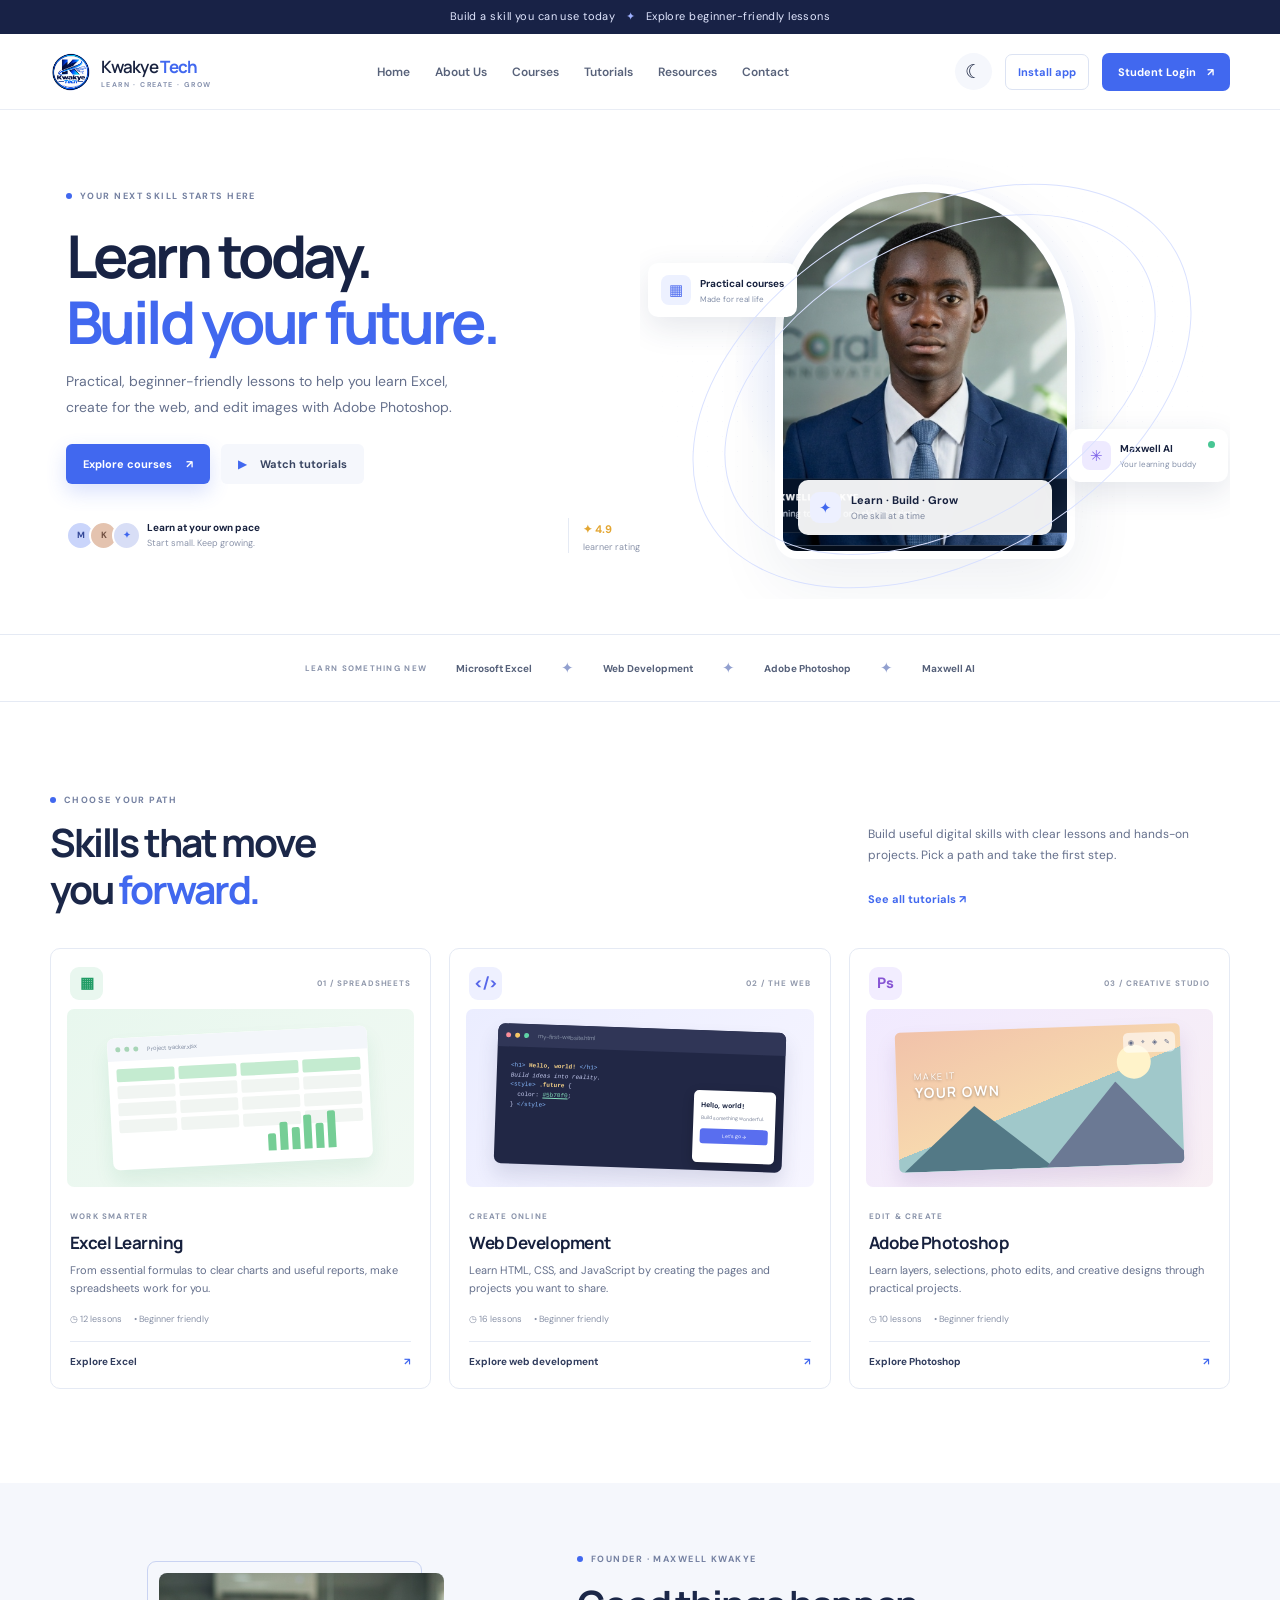
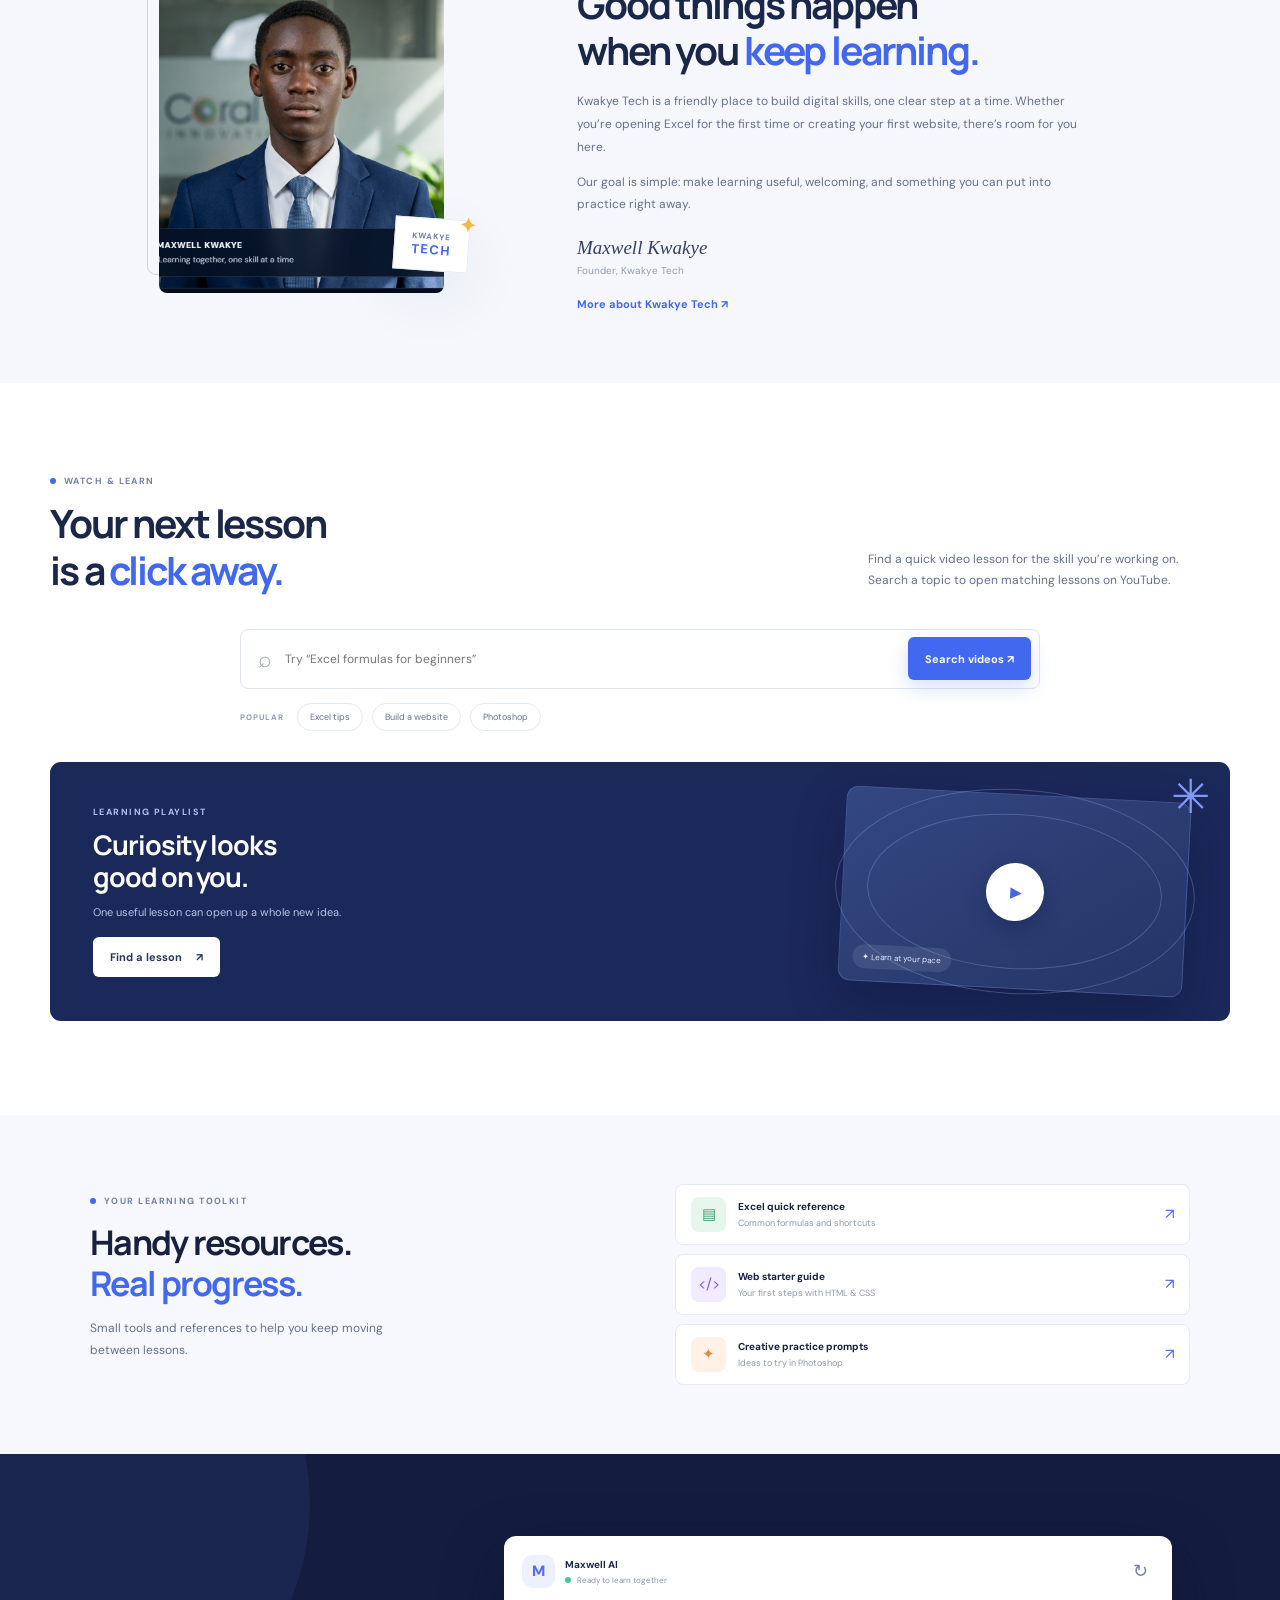
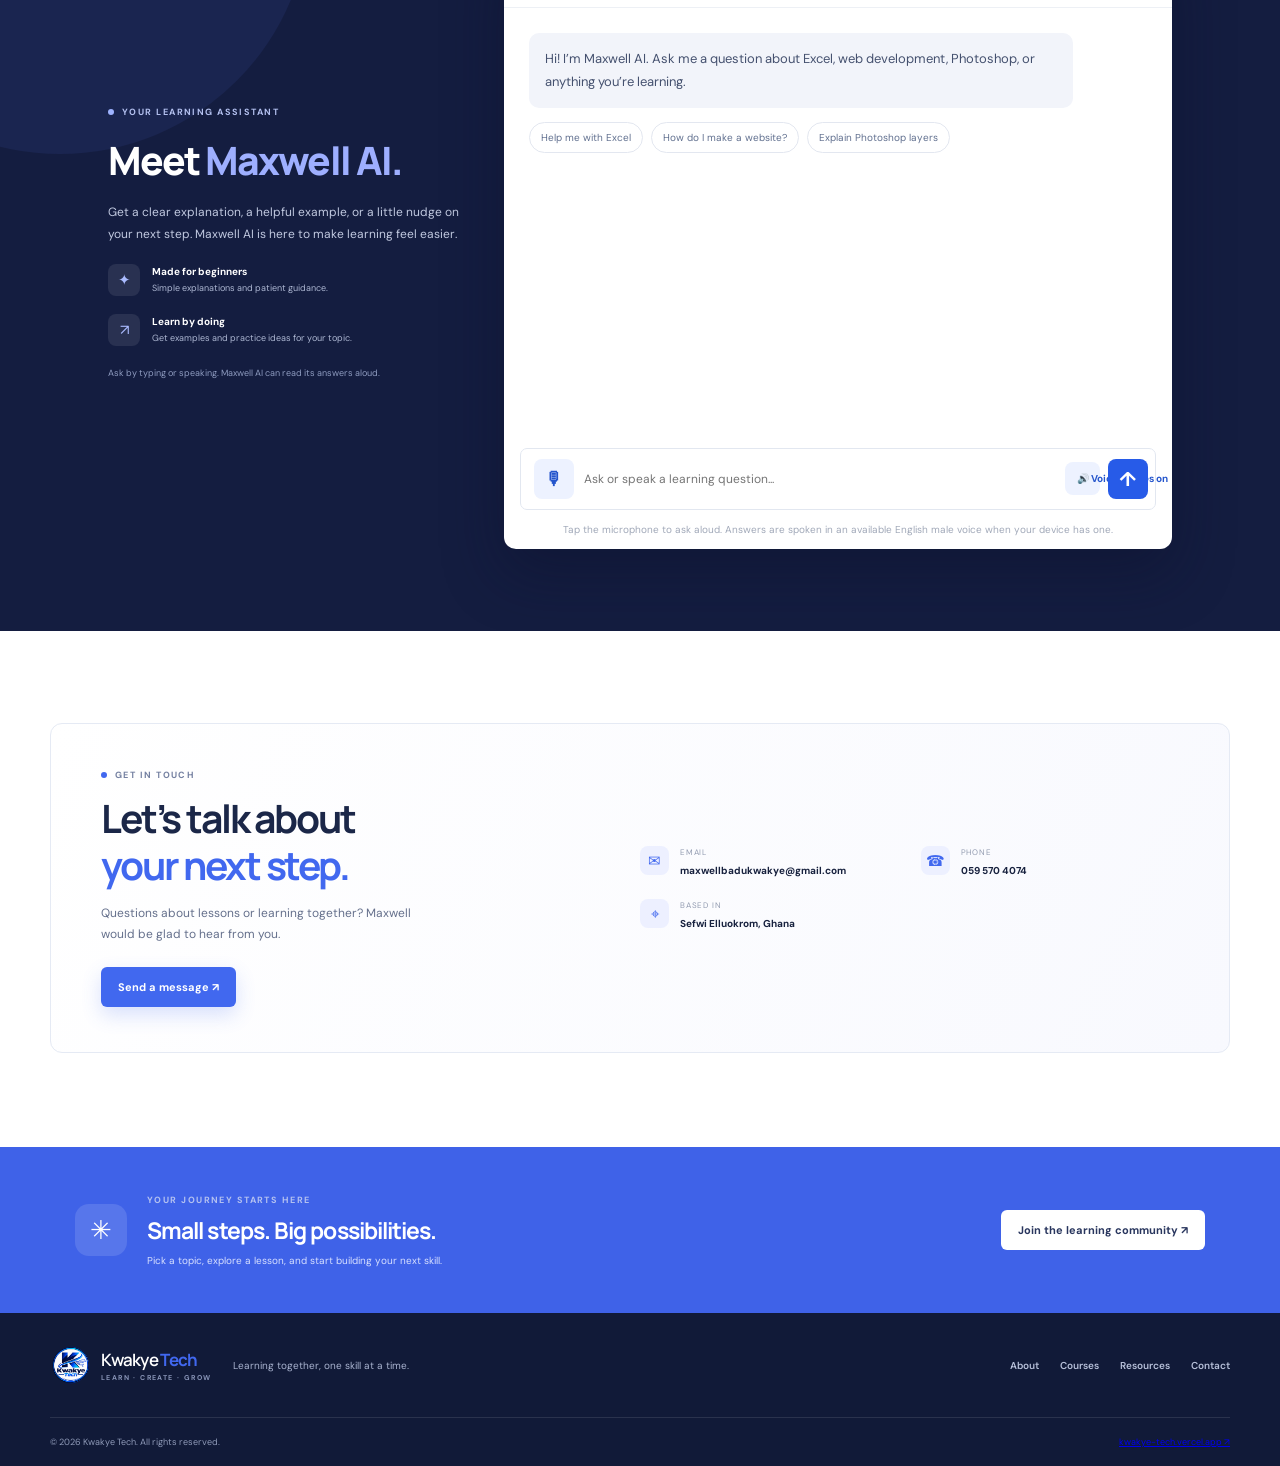
==== commit ee0bc5d3: "Make Kwakye Tech installable on phones" ====
--- a/index.html
+++ b/index.html
@@ -3,6 +3,7 @@
 <head>
   <meta charset="utf-8"><meta name="viewport" content="width=device-width, initial-scale=1">
   <meta name="theme-color" content="#f5f8ff"><meta name="description" content="Practical, beginner-friendly digital skills training with Kwakye Tech, founded by Maxwell Kwakye."><link rel="canonical" href="https://kwakye-tech.vercel.app/">
+  <link rel="manifest" href="/manifest.webmanifest"><link rel="icon" href="/kwakye-tech-icon-192.png"><link rel="apple-touch-icon" href="/kwakye-tech-icon-192.png">
   <title>Kwakye Tech — Learn. Create. Grow.</title><link rel="preconnect" href="https://fonts.googleapis.com"><link rel="preconnect" href="https://fonts.gstatic.com" crossorigin>
   <link href="https://fonts.googleapis.com/css2?family=DM+Sans:wght@400;500;600;700&family=Manrope:wght@400;500;600;700;800&display=swap" rel="stylesheet"><link rel="stylesheet" href="styles.css">
 </head>
@@ -11,7 +12,7 @@
   <header class="site-header"><a class="brand" href="#home"><img src="kwakye-tech-logo.png" alt="Kwakye Tech logo"><span>Kwakye <b>Tech</b><small>LEARN · CREATE · GROW</small></span></a>
     <button class="menu-toggle" aria-label="Open navigation" aria-expanded="false">☰</button>
     <nav class="nav"><a href="#home">Home</a><a href="#about">About Us</a><a href="#courses">Courses</a><a href="#tutorials">Tutorials</a><a href="#resources">Resources</a><a href="#contact">Contact</a></nav>
-    <div class="head-actions"><button class="theme-toggle" aria-label="Toggle dark mode" title="Toggle dark mode">☾</button><button class="login-button" data-login>Student Login <span>↗</span></button></div>
+    <div class="head-actions"><button class="theme-toggle" aria-label="Toggle dark mode" title="Toggle dark mode">☾</button><button class="install-app" id="install-app" type="button">Install app</button><button class="login-button" data-login>Student Login <span>↗</span></button></div>
   </header>
   <main>
     <section class="hero section-wrap" id="home"><div class="hero-copy"><div class="eyebrow"><i></i> YOUR NEXT SKILL STARTS HERE</div><h1>Learn today.<br><span>Build your future.</span></h1><p>Practical, beginner-friendly lessons to help you learn Excel, create for the web, and edit images with Adobe Photoshop.</p><div class="hero-actions"><a class="button primary" href="#courses">Explore courses <span>↗</span></a><a class="button secondary" href="#tutorials"><span class="play">▶</span> Watch tutorials</a></div><div class="hero-proof"><div class="avatars"><span>M</span><span>K</span><span>✦</span></div><div><strong>Learn at your own pace</strong><small>Start small. Keep growing.</small></div><div class="hero-rating"><b>✦ 4.9</b><small>learner rating</small></div></div></div>
--- a/styles.css
+++ b/styles.css
@@ -24,3 +24,6 @@
 .chat-compose{height:62px}
 @media(max-width:900px){.ai-inner{grid-template-columns:minmax(210px,.68fr) minmax(0,1.32fr);gap:24px;padding:68px 28px;min-height:660px}.chat-messages{height:390px}}
 @media(max-width:660px){.ai-inner{grid-template-columns:1fr;gap:24px;padding:64px 16px;min-height:0}.chat-messages{height:360px;padding:20px}.chat-head{height:66px}.message{font-size:13px;line-height:1.75}.chat-compose{height:58px;margin:0 10px}.chat-foot{font-size:10px}}
+.install-app{border:1px solid #dce3f3;background:var(--paper);color:var(--blue);border-radius:7px;padding:10px 12px;font-size:11px;font-weight:700;cursor:pointer}.install-app[hidden]{display:none}
+@media(max-width:660px){.install-app{padding:8px 9px;font-size:9px}}
+@media(max-width:390px){.login-button{font-size:0;padding:10px}.login-button::before{content:'Login';font-size:9px}.login-button span{display:none}}
